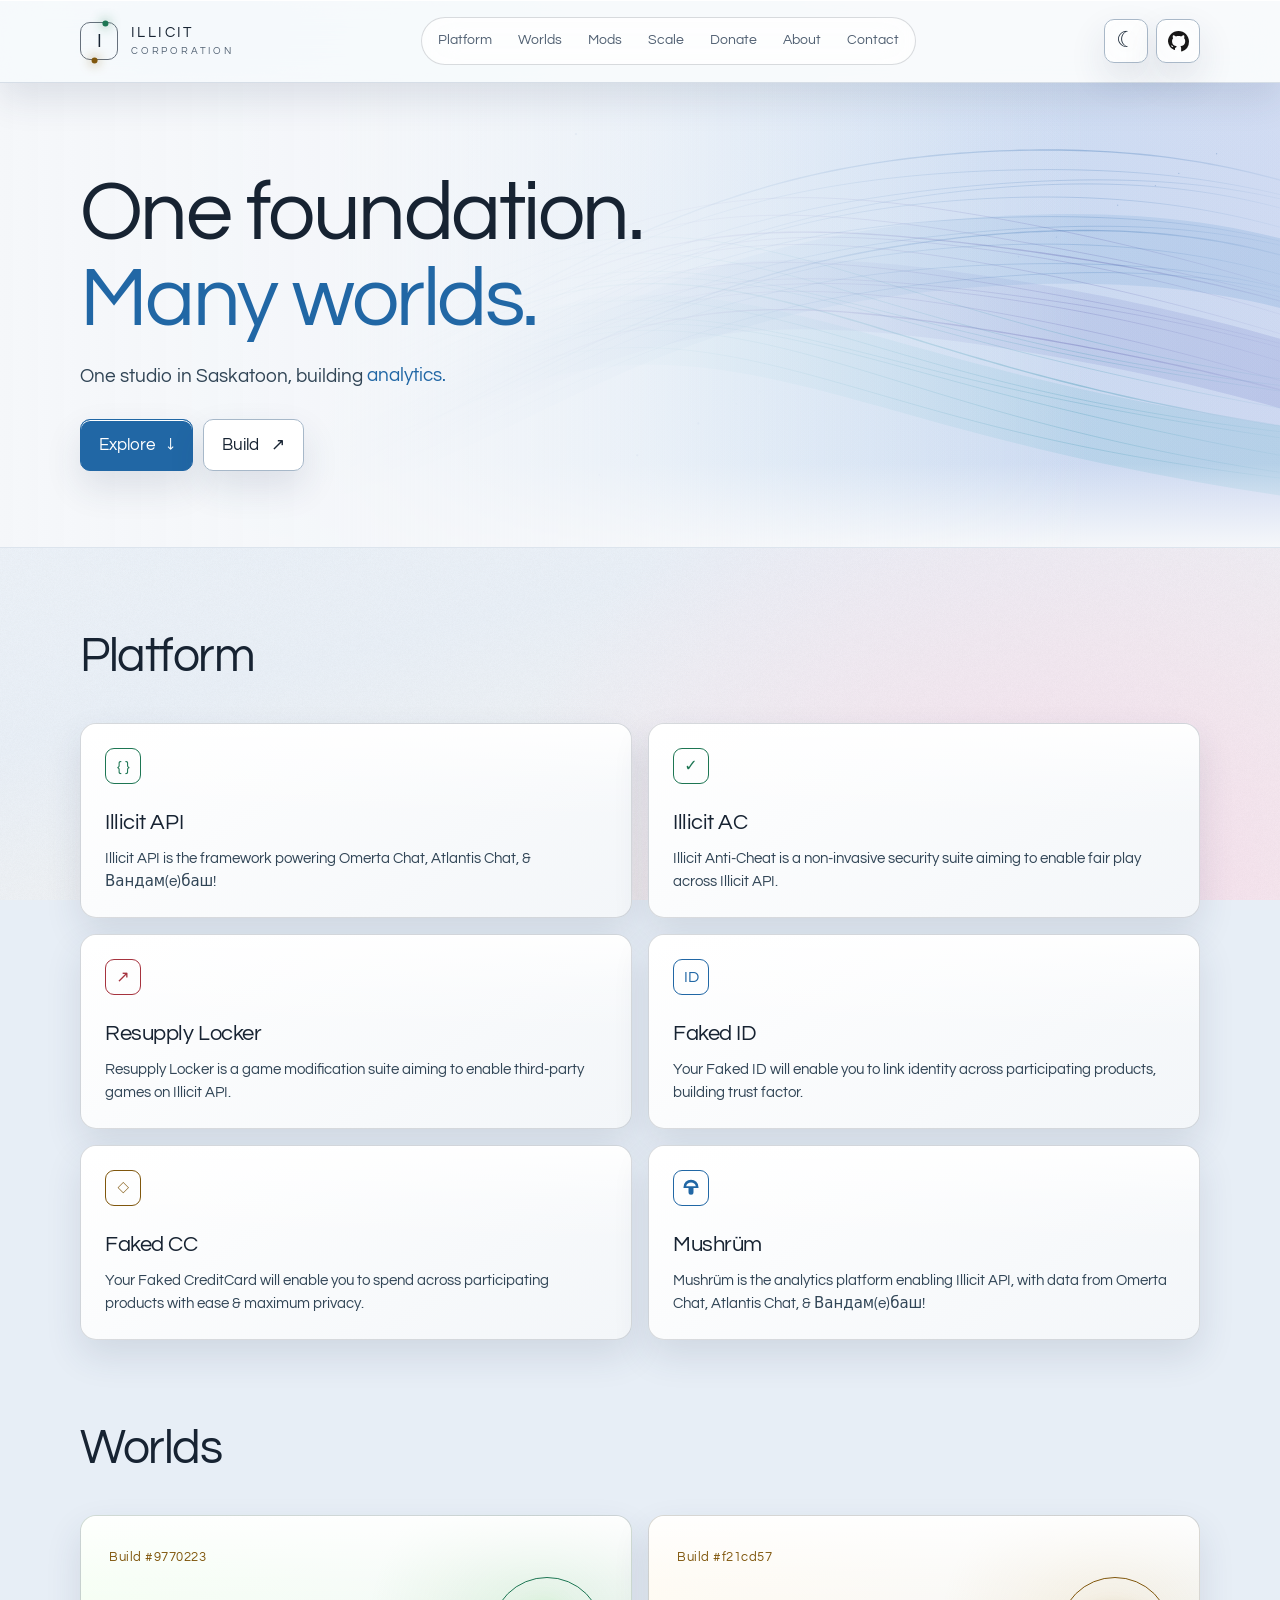
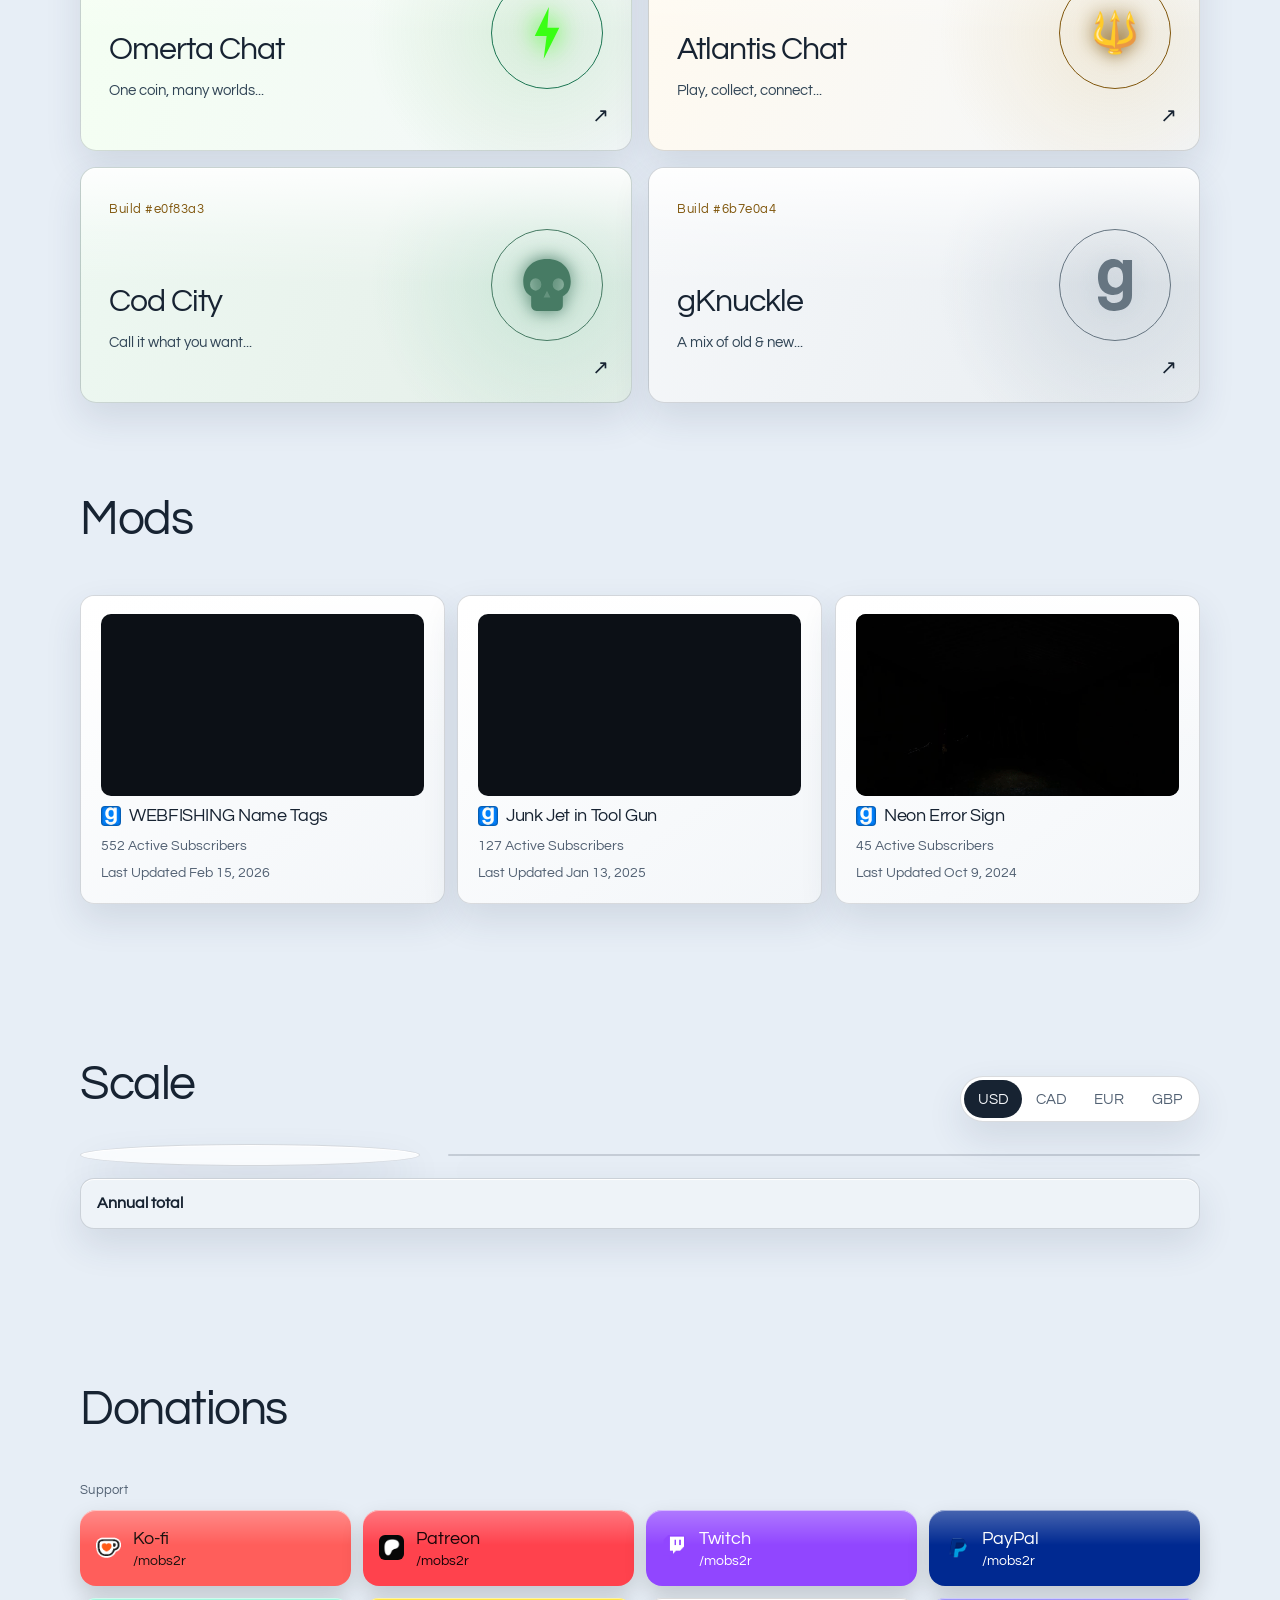
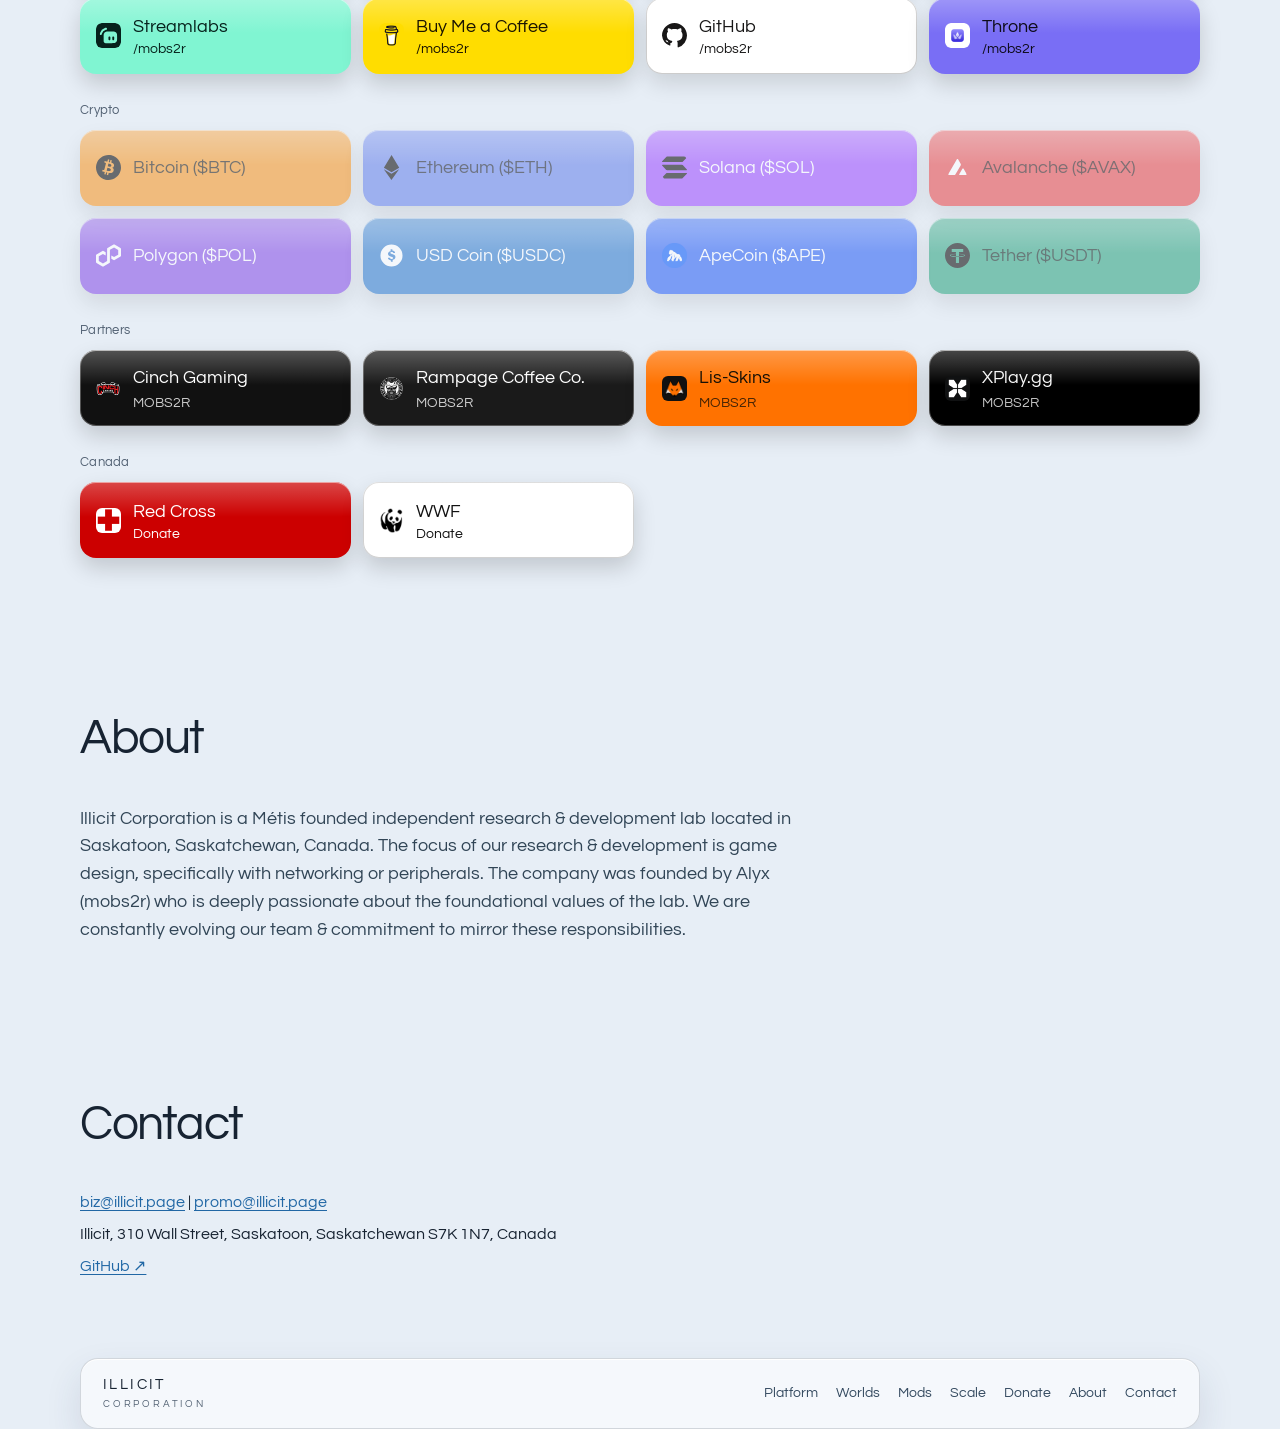
==== index.html @ 2d10d815 "Use real partner favicons and correct Lis-Skins and XPlay palettes" ====
<!doctype html>
<html lang="en">
<head>
  <meta charset="utf-8">
  <meta name="viewport" content="width=device-width, initial-scale=1, viewport-fit=cover">
  <meta name="description" content="Illicit Corporation is a Métis-founded studio in Saskatoon. Identity, communities, games, and the tools that connect them.">
  <meta name="theme-color" content="#101318">
  <meta property="og:title" content="Illicit Corporation">
  <meta property="og:description" content="A Métis-founded studio in Saskatoon. One foundation for chat, games, identity, and the tools underneath.">
  <meta property="og:type" content="website">
  <meta property="og:url" content="https://illicit.page/">
  <meta property="og:image" content="https://mobs2r.github.io/illicit-corporation-site/assets/og.png">
  <meta name="twitter:card" content="summary_large_image">
  <meta name="twitter:title" content="Illicit Corporation">
  <meta name="twitter:description" content="A Métis-founded studio in Saskatoon. One foundation for chat, games, identity, and the tools underneath.">
  <meta name="twitter:image" content="https://mobs2r.github.io/illicit-corporation-site/assets/og.png">
  <link rel="icon" href="./assets/favicon.svg" type="image/svg+xml">
  <link rel="icon" href="./assets/favicon.png" type="image/png" sizes="512x512">
  <link rel="apple-touch-icon" href="./assets/favicon.png">
  <link rel="canonical" href="https://illicit.page/">
  <script type="application/ld+json">
    {"@context":"https://schema.org","@type":"Organization","name":"Illicit Corporation","url":"https://illicit.page/","email":["biz@illicit.page","promo@illicit.page"],"address":{"@type":"PostalAddress","streetAddress":"310 Wall Street","addressLocality":"Saskatoon","addressRegion":"Saskatchewan","postalCode":"S7K 1N7","addressCountry":"CA"}}
  </script>
  <link rel="preconnect" href="https://fonts.googleapis.com">
  <link rel="preconnect" href="https://fonts.gstatic.com" crossorigin>
  <link href="https://fonts.googleapis.com/css2?family=Questrial&display=swap" rel="stylesheet">
  <link rel="manifest" href="./manifest.webmanifest">
  <title>Illicit Corporation</title>
  <script>
    (() => {
      let saved = '';
      try { saved = localStorage.getItem('illicit-corporation-theme') || ''; } catch {}
      document.documentElement.dataset.theme = saved === 'light' || saved === 'dark'
        ? saved : (window.matchMedia?.('(prefers-color-scheme: light)').matches ? 'light' : 'dark');
      if (window.parent !== window) document.documentElement.classList.add('is-embedded');
    })();
  </script>
  <style>
    :root {
      color-scheme: dark;
      --bg:#101318; --surface:#171b21; --raised:#1e242c; --line:#343b45;
      --text:#f3f1ec; --muted:#b7c0ca; --copy:#d5dde6;
      --red:#f1857d; --blue:#88bcf0; --gold:#f1cc86; --green:#92d7b1; --omerta-mark:#a51f24;
      --sans: Questrial, "Segoe UI", system-ui, sans-serif;
    }
    * { box-sizing:border-box; }
    html { scroll-behavior:smooth; }
    body { margin:0; min-width:320px; background:var(--bg); color:var(--text); font:16px/1.55 var(--sans); }
    button { font:inherit; }
    button,a { -webkit-tap-highlight-color:transparent; }
    a { color:inherit; }
    a:focus-visible,button:focus-visible { outline:2px solid var(--blue); outline-offset:3px; }
    .shell { width:min(1120px,calc(100% - 48px)); margin:auto; }
    .site-header { position:sticky; z-index:20; top:0; border-bottom:1px solid #ffffff16; background:#101318eb; backdrop-filter:blur(18px); }
    .header-inner { display:flex; align-items:center; justify-content:space-between; gap:28px; min-height:82px; }
    .brand { display:inline-flex; align-items:center; gap:13px; text-decoration:none; white-space:nowrap; }
    .brand-mark { position:relative; display:grid; place-items:center; width:38px; height:38px; border:1px solid #67717d; border-radius:10px; font-size:20px; letter-spacing:-.04em; }
    .brand-mark::before,.brand-mark::after { position:absolute; top:0; left:0; content:""; width:6px; height:6px; border-radius:50%; offset-path:path("M 10 .5 H 28 Q 37.5 .5 37.5 10 V 28 Q 37.5 37.5 28 37.5 H 10 Q .5 37.5 .5 28 V 10 Q .5 .5 10 .5 Z"); offset-rotate:0deg; animation:brand-orbit 12s linear infinite; pointer-events:none; }
    .brand-mark::before { background:var(--red); box-shadow:0 0 12px var(--red); }
    .brand-mark::after { background:var(--blue); box-shadow:0 0 12px var(--blue); animation-delay:-6s; }
    @keyframes brand-orbit { from { offset-distance:0%; } to { offset-distance:100%; } }
    .brand-copy { display:flex; flex-direction:column; font-size:15px; letter-spacing:.16em; line-height:1.1; text-transform:uppercase; }
    .brand-copy small { margin-top:5px; color:var(--muted); font-size:10px; letter-spacing:.28em; }
    .header-link,.theme-toggle { display:grid; place-items:center; width:44px; height:44px; padding:0; border:1px solid #6a7d88; border-radius:10px; background:#ffffff06; color:var(--text); line-height:1; flex:0 0 44px; }
    .header-link { text-decoration:none; color:#fff; }
    .header-link svg { display:block; width:21px; height:21px; }
    .header-link:hover,.theme-toggle:hover { background:#ffffff12; }
    .header-tools { display:flex; align-items:center; gap:8px; }
    .theme-toggle { cursor:pointer; font-size:22px; }
    .hero { position:relative; overflow:hidden; isolation:isolate; padding:88px 0 76px; border-bottom:1px solid #ffffff12; background:radial-gradient(ellipse at 78% 48%,#24324b 0%,#111927 53%,#101318 88%); }
    .hero-canvas { position:absolute; z-index:0; inset:0; display:block; width:100%; height:100%; pointer-events:none; }
    .hero::before { position:absolute; z-index:1; inset:0; content:""; pointer-events:none; background:linear-gradient(90deg,#101318 0%,#101318ee 25%,#101318a8 47%,transparent 83%),linear-gradient(0deg,#101318 0%,transparent 18%); }
    .hero > .shell { position:relative; z-index:2; }
    h1,h2,h3,p { margin-top:0; }
    h1 { max-width:16ch; margin:0 0 18px; font-size:clamp(46px,6.6vw,92px); font-weight:400; line-height:1.02; letter-spacing:-.03em; }
    h1 em { display:block; color:var(--blue); font-style:normal; }
    .hero-intro { max-width:38rem; margin-bottom:28px; color:#d5dde6; font-size:clamp(17px,1.5vw,20px); line-height:1.5; }
    .hero-word-window { position:relative; display:inline-block; width:15ch; height:1.55em; overflow:hidden; vertical-align:bottom; white-space:nowrap; }
    .hero-word { position:absolute; inset:0 auto auto 0; color:var(--blue); font-weight:400; opacity:0; transform:translate3d(0,105%,0); transition:transform .8s cubic-bezier(.37,0,.22,1),opacity .8s ease; will-change:transform,opacity; }
    .hero-word.is-current { opacity:1; transform:translate3d(0,0,0); }
    .hero-word.is-leaving { opacity:0; transform:translate3d(0,-105%,0); }
    .sr-only { position:absolute; width:1px; height:1px; padding:0; margin:-1px; overflow:hidden; clip:rect(0,0,0,0); white-space:nowrap; border:0; }
    .actions { display:flex; flex-wrap:wrap; gap:10px; }
    .action { display:inline-flex; align-items:center; justify-content:center; gap:12px; min-height:50px; padding:12px 18px; border:1px solid #596676; border-radius:10px; background:#ffffff06; font-size:17px; text-decoration:none; transition:transform .18s ease,background .18s ease,border-color .18s ease; }
    .action:hover { transform:translateY(-2px); border-color:#b1c3d6; background:#ffffff12; }
    .action-primary { border-color:#aec8e5; background:#b9d5ef; color:#101820; }
    .action-primary:hover { background:#d4e7f8; }
    section { scroll-margin-top:100px; }
    .section { padding:72px 0; }
    .label { color:var(--gold); font-size:12px; letter-spacing:.16em; text-transform:uppercase; }
    .product-grid { display:grid; grid-template-columns:repeat(2,minmax(0,1fr)); gap:16px; }
    .product { display:flex; flex-direction:column; min-width:0; min-height:188px; padding:24px; border:1px solid var(--line); border-radius:16px; background:linear-gradient(145deg,#1c2229,#15191f); }
    .product-top { display:flex; justify-content:space-between; gap:14px; align-items:start; }
    .product-icon { display:grid; place-items:center; width:36px; height:36px; border:1px solid currentColor; border-radius:9px; font-size:16px; }
    .product-icon.blue { color:var(--blue); } .product-icon.red { color:var(--red); } .product-icon.gold { color:var(--gold); } .product-icon.green { color:var(--green); }
    .analytics-icon { width:20px; height:20px; fill:currentColor; }
    .product h3 { margin:22px 0 8px; font-size:22px; font-weight:400; letter-spacing:-.02em; }
    .product p { margin:0; color:var(--copy); font-size:15px; line-height:1.5; }
    .product p + p { margin-top:10px; }
    .product a { color:var(--blue); }
    .worlds { padding-top:0; }
    .world-grid { display:grid; grid-template-columns:1fr 1fr; gap:16px; }
    .world { position:relative; min-height:236px; overflow:hidden; padding:28px; border:1px solid var(--line); border-radius:16px; text-decoration:none; transition:border-color .2s ease,transform .2s ease; }
    .world:hover { transform:translateY(-3px); border-color:#9daab8; }
    .world.omerta { background:radial-gradient(circle at 83% 48%,#8f302c55,transparent 35%),linear-gradient(110deg,#2b1c1d,#17191e); }
    .world.atlantis { background:radial-gradient(circle at 84% 50%,#2e73b055,transparent 35%),linear-gradient(110deg,#1b2532,#17191e); }
    .world.codcity { background:radial-gradient(circle at 84% 50%,#a4d8bd3d,transparent 36%),linear-gradient(110deg,#102319,#07120b); }
    .world.gknuckle { background:radial-gradient(circle at 84% 50%,#c5ced74a,transparent 36%),linear-gradient(110deg,#252b31,#17191e); }
    .world > .world-sigil { position:absolute; z-index:2; top:50%; right:28px; left:auto; display:grid; place-items:center; width:112px; height:112px; margin:0; transform:translateY(-50%); border:1px solid currentColor; border-radius:50%; font:40px/1 "Segoe UI Emoji","Apple Color Emoji","Noto Color Emoji",sans-serif; font-variant-emoji:emoji; text-shadow:0 0 18px currentColor; }
    .world > .world-sigil > svg { display:block; width:52px; height:52px; }
    .world-zap { fill:var(--omerta-mark); filter:drop-shadow(0 0 12px var(--omerta-mark)); }
    .world-symbol { overflow:visible; }
    .codcity-skull { fill:currentColor; filter:drop-shadow(0 0 9px currentColor); }
    .gknuckle-mark { filter:drop-shadow(0 0 8px #c7d0d866); }
    .gknuckle-mark .gmod-g { fill:currentColor; }
    .omerta .world-sigil { color:var(--red); } .atlantis .world-sigil { color:var(--blue); } .codcity .world-sigil { color:#a4d8bd; } .gknuckle .world-sigil { color:#c7d0d8; }
    .world .label { color:#d9dadb; }
    .world .build-label { color:var(--gold); text-transform:none; letter-spacing:.04em; font-size:13px; }
    .world h3 { position:relative; max-width:calc(100% - 148px); margin:56px 0 6px; font-size:32px; font-weight:400; letter-spacing:-.03em; }
    .world p { position:relative; max-width:calc(100% - 148px); margin:0; color:#d5dde4; font-size:15px; line-height:1.45; }
    .world .arrow { position:absolute; right:22px; bottom:18px; font-size:20px; }
    .mods { padding-top:8px; }
    .mods-head { display:flex; align-items:end; justify-content:space-between; gap:24px 40px; margin-bottom:28px; }
    .mods-copy { max-width:40rem; }
    .mods h2 { margin:0 0 10px; font-size:clamp(32px,4vw,44px); font-weight:400; letter-spacing:-.03em; }
    .mods-intro { margin:0; color:var(--copy); font-size:16px; }
    .mods-group + .mods-group { margin-top:28px; }
    .mods-group h3,.panel-label { margin:0 0 12px; color:var(--gold); font-size:12px; font-weight:400; letter-spacing:.16em; text-transform:uppercase; }
    .panel-label { margin-top:28px; }
    .mod-grid { display:grid; grid-template-columns:repeat(3,minmax(0,1fr)); gap:12px; margin:0; padding:0; list-style:none; }
    .mod-grid a { display:flex; flex-direction:column; gap:6px; min-width:0; padding:18px 20px; border:1px solid var(--line); border-radius:14px; background:linear-gradient(145deg,#1c2229,#15191f); text-decoration:none; transition:border-color .2s ease,transform .2s ease; }
    .mod-grid a:hover { transform:translateY(-2px); border-color:#9daab8; }
    .mod-heading { display:flex; align-items:center; gap:8px; min-width:0; }
    .mod-game { width:20px; height:20px; flex:0 0 auto; border-radius:4px; }
    .mod-name { min-width:0; font-size:18px; letter-spacing:-.02em; }
    .mod-stat { color:var(--muted); font-size:14px; }
    .skip { position:absolute; left:16px; top:-48px; z-index:40; padding:10px 14px; border-radius:9px; background:var(--blue); color:#101318; text-decoration:none; }
    .skip:focus { top:12px; }
    .site-nav { display:flex; flex-wrap:wrap; gap:4px 18px; }
    .site-nav a { color:var(--muted); font-size:14px; text-decoration:none; padding-bottom:3px; border-bottom:2px solid transparent; }
    .site-nav a:hover { color:var(--text); }
    .site-nav a.is-current { color:var(--text); border-bottom-color:var(--gold); }
    section[id] { scroll-margin-top:var(--section-offset,92px); }
    .section-head { max-width:44rem; margin-bottom:28px; }
    .section-head h2 { margin:0 0 10px; font-size:clamp(32px,4vw,48px); font-weight:400; letter-spacing:-.03em; }
    .lede { margin:0; color:var(--copy); font-size:18px; line-height:1.5; }
    .about-copy { max-width:46rem; margin:0; color:var(--copy); font-size:18px; line-height:1.55; }
    .stack { display:flex; flex-wrap:wrap; gap:8px; margin:0; padding:0; list-style:none; }
    .stack li { padding:6px 10px; border:1px solid var(--line); border-radius:999px; color:var(--copy); font-size:14px; }
    .funds-top { display:flex; align-items:flex-end; justify-content:space-between; gap:16px 24px; margin-bottom:22px; }
    .funds-top .section-head { margin:0; }
    .funds-top h2 { margin:0; }
    .currency-switch { display:flex; flex:0 0 auto; padding:3px; border:1px solid var(--line); border-radius:999px; background:#ffffff08; }
    .currency-switch button { min-width:58px; min-height:38px; border:0; border-radius:999px; background:transparent; color:var(--muted); cursor:pointer; font-size:15px; }
    .currency-switch button[aria-checked="true"] { background:var(--text); color:var(--bg); }
    .funds-board { display:grid; grid-template-columns:minmax(260px,340px) minmax(0,1fr); gap:28px; align-items:center; }
    .cost-chart { position:relative; width:min(100%,340px); margin:0 auto; padding:10px; border:1px solid var(--glass-line); border-radius:50%; background:var(--glass-strong); box-shadow:var(--glass-shadow); }
    .cost-chart svg { display:block; width:100%; height:auto; }
    .cost-readout { position:absolute; left:50%; top:50%; width:44%; transform:translate(-50%,-50%); display:flex; flex-direction:column; align-items:center; justify-content:center; gap:2px; text-align:center; pointer-events:none; }
    .cost-readout strong { font-size:clamp(15px,1.6vw,20px); font-weight:400; letter-spacing:-.03em; line-height:1.15; text-wrap:balance; }
    .cost-readout span { color:var(--muted); font-size:12px; line-height:1.3; }
    .donut-slice { transition:opacity .2s ease, filter .2s ease; }
    .cost-chart.is-active [data-slice] .donut-slice { opacity:.38; }
    .cost-chart.is-active [data-slice].is-hot .donut-slice { opacity:1; filter:brightness(1.14); }
    .cost-chart [data-slice]:focus-visible .donut-slice { outline:2px solid var(--blue); outline-offset:2px; }
    .cost-list { margin:0; padding:0; list-style:none; border:1px solid var(--line); border-radius:16px; overflow:hidden; background:linear-gradient(145deg,#1c2229,#15191f); }
    .cost-list li + li { border-top:1px solid var(--line); }
    .cost-list li { display:flex; align-items:center; justify-content:space-between; gap:16px; padding:10px 16px; }
    .cost-list li:hover, .cost-list li.is-hot { background:rgba(136,188,240,.16); }
    .cost-list.is-active li { opacity:.55; }
    .cost-list.is-active li.is-hot, .cost-list.is-active li:hover { opacity:1; }
    .cost-name { min-width:0; overflow-wrap:anywhere; }
    .cost-amount { color:var(--text); text-align:right; font-variant-numeric:tabular-nums; white-space:nowrap; }
    .cost-total { display:flex; justify-content:space-between; gap:16px; margin:12px 0 0; padding:12px 16px; border:1px solid var(--line); border-radius:14px; background:#ffffff08; }
    .support-grid { display:grid; grid-template-columns:repeat(4,minmax(0,1fr)); gap:12px; margin:18px 0 0; padding:0; list-style:none; }
    .support-grid .pill { display:flex; align-items:center; gap:12px; min-height:76px; padding:14px 16px; border-radius:16px; font-size:18px; text-decoration:none; }
    .support-grid .pill:hover { transform:translateY(-2px); }
    .support-grid button.pill { width:100%; border:0; text-align:left; cursor:pointer; }
    .support-grid button.pill:disabled { opacity:.55; cursor:wait; }
    .support-grid img { width:25px; height:25px; flex:0 0 auto; border-radius:6px; }
    .support-grid small { display:block; font-size:14px; line-height:1.2; }
    .support-grid .pill[data-brand="kofi"] { background:#ff5e5b; color:#1a120f; }
    .support-grid .pill[data-brand="patreon"] { background:#ff424d; color:#1a0508; }
    .support-grid .pill[data-brand="twitch"] { background:#9146ff; color:#fff; }
    .support-grid .pill[data-brand="paypal"] { background:#002991; color:#fff; }
    .support-grid .pill[data-brand="streamlabs"] { background:#80f5d2; color:#06221c; }
    .support-grid .pill[data-brand="bmc"] { background:#ffdd00; color:#1a1400; }
    .support-grid .pill[data-brand="github"] { background:#181717; color:#fff; box-shadow:inset 0 0 0 1px rgba(255,255,255,.28), inset 0 1px 0 rgba(255,255,255,.45), 0 10px 22px rgba(0,0,0,.16); }
    .support-grid .pill[data-brand="throne"] { background:#796ef5; color:#0e0b1a; }
    .support-grid .pill[data-brand="btc"] { background:#f7931a; color:#1a1208; }
    .support-grid .pill[data-brand="eth"] { background:#627eea; color:#0c1224; }
    .support-grid .pill[data-brand="sol"] { background:#9945ff; color:#fff; }
    .support-grid button[data-copy-state="copied"] { outline:2px solid var(--text); outline-offset:3px; filter:brightness(1.12); }
    .support-grid button[data-copy-state="error"] { outline:2px solid var(--red); outline-offset:3px; }
    .support-grid .pill[data-brand="avax"] { background:#e84142; color:#2a0a0a; }
    .support-grid .pill[data-brand="pol"] { background:#8247e5; color:#fff; }
    .support-grid .pill[data-brand="usdc"] { background:#2775ca; color:#fff; }
    .support-grid .pill[data-brand="usdt"] { background:#26a17b; color:#041d15; }
    .support-grid .pill[data-brand="ape"] { background:#2159f5; color:#fff; }
    .support-grid .pill[data-brand="redcross"] { background:#cc0000; color:#fff; }
    .support-grid .pill[data-brand="wwf"] { background:#fff; color:#111; box-shadow:inset 0 0 0 1px rgba(0,0,0,.18), inset 0 1px 0 #fff, 0 10px 22px rgba(0,0,0,.16); }
    .support-grid .pill[data-brand="cinch"] { background:#111; color:#fff; box-shadow:inset 0 0 0 1px rgba(255,255,255,.28), inset 0 1px 0 rgba(255,255,255,.45), 0 10px 22px rgba(0,0,0,.16); }
    .support-grid .pill[data-brand="rampage"] { background:#1a1a1a; color:#fff; box-shadow:inset 0 0 0 1px rgba(255,255,255,.28), inset 0 1px 0 rgba(255,255,255,.45), 0 10px 22px rgba(0,0,0,.16); }
    .support-grid .pill[data-brand="pol"] img,
    .support-grid .pill[data-brand="usdc"] img { filter:brightness(0) invert(1); }
    .support-grid .pill[data-brand="avax"] img { filter:brightness(0) invert(1); }
    .pill-groups { display:flex; flex-direction:column; gap:26px; margin-top:32px; }
    .group-label { margin:0 0 10px; color:var(--muted); font-size:13px; font-weight:400; letter-spacing:.02em; }
    .group-note { margin:0 0 10px; color:var(--copy); font-size:14px; line-height:1.45; }
    .pill-group .support-grid { margin-top:0; }
    .pill-mark { width:25px; height:25px; flex:0 0 auto; display:block; }
    .support-grid .partner-pill { display:grid; grid-template-columns:25px minmax(0,1fr); grid-template-rows:auto auto; column-gap:12px; row-gap:2px; align-items:center; }
    .support-grid .partner-pill .pill-link { display:contents; color:inherit; text-decoration:none; }
    .support-grid .partner-pill img { grid-column:1; grid-row:1 / span 2; }
    .support-grid .partner-pill .pill-name { grid-column:2; grid-row:1; min-width:0; text-transform:none; }
    .support-grid .partner-pill .code-copy { grid-column:2; grid-row:2; justify-self:start; padding:0; border:0; background:transparent; color:inherit; font:inherit; font-size:14px; line-height:1.2; text-align:left; cursor:pointer; opacity:.8; }
    .support-grid .partner-pill .code-copy:hover,
    .support-grid .partner-pill .code-copy.is-copied { opacity:1; text-decoration:underline; text-underline-offset:2px; }
    .support-grid .pill[data-brand="lis-skins"] { background:#ff7200; color:#161006; }
    .support-grid .partner-pill[data-brand="lis-skins"] img { padding:2px; background:#111; border-radius:6px; }
    .support-grid .pill[data-brand="xplay"] { background:#000; color:#f8f8f8; box-shadow:inset 0 0 0 1px rgba(255,255,255,.28), inset 0 1px 0 rgba(255,255,255,.45), 0 10px 22px rgba(0,0,0,.16); }
    .support-grid .partner-pill.has-no-icon { grid-template-columns:minmax(0,1fr); }
    .support-grid .partner-pill.has-no-icon .pill-name,.support-grid .partner-pill.has-no-icon .code-copy { grid-column:1; }
    .mod-frame { overflow:hidden; border-radius:10px; background:#0c1016; }
    .mod-shot { display:block; width:100%; height:auto; aspect-ratio:16/9; object-fit:cover; transition:transform .45s ease; }
    .mod-grid a:hover .mod-shot { transform:scale(1.045); }
    .studio { padding-top:36px; }
    .studio-grid { display:grid; grid-template-columns:minmax(0,1.15fr) minmax(0,.85fr); gap:28px 64px; align-items:start; }
    .studio h2 { margin:0 0 10px; color:var(--gold); font-size:12px; font-weight:400; letter-spacing:.16em; text-transform:uppercase; }
    .studio-about { max-width:36rem; margin:0; font-size:20px; line-height:1.45; }
    .contact-list { margin:0; padding:0; list-style:none; font-size:16px; line-height:1.5; }
    .contact-list li + li { margin-top:8px; }
    .contact-list a { color:var(--blue); text-decoration:underline; text-underline-offset:3px; }
    .contact-list a:hover { color:var(--text); }
    .site-footer { padding:8px 0 48px; }
    .illicit-footer { --if-ink:#f2f0eb; --if-dim:#c7cdd3; --if-soft:#aab2bc; --if-line:#ffffff1a; display:flex; flex-wrap:wrap; align-items:center; justify-content:space-between; gap:14px 28px; padding:18px 22px; border:1px solid var(--if-line); border-radius:18px; color:var(--if-ink); font:14px/1.5 var(--sans); }
    .illicit-footer a { color:inherit; text-decoration:none; }
    .illicit-footer .illicit-lockup { display:flex; align-items:center; gap:14px; }
    .illicit-footer .illicit-mark { display:inline-flex; flex-direction:column; font-size:15px; letter-spacing:.16em; line-height:1.1; text-transform:uppercase; white-space:nowrap; }
    .illicit-footer .illicit-mark small { margin-top:5px; color:var(--if-soft); font-size:10px; letter-spacing:.28em; }
    .illicit-footer .illicit-links { display:flex; flex:1 1 auto; flex-wrap:wrap; justify-content:flex-end; gap:6px 18px; min-width:min(100%,16rem); font-size:14px; }
    .illicit-footer .illicit-links a { padding:4px 0; color:var(--if-dim); }
    .illicit-footer .illicit-links a > [aria-hidden="true"] { margin-left:.25em; }
    .illicit-footer .illicit-links a[aria-current="page"] { color:var(--if-ink); }
    .illicit-footer a:hover,.illicit-footer a:focus-visible { color:var(--if-ink); text-decoration:underline; text-underline-offset:4px; }
    .illicit-footer a:focus-visible { outline:2px solid currentColor; outline-offset:3px; border-radius:2px; }
    :root[data-theme="light"] { color-scheme:light; --bg:#f5f7fa; --surface:#fff; --raised:#eef2f6; --line:#cbd5e0; --text:#172332; --muted:#526173; --copy:#314556; --red:#a6333e; --blue:#2167a5; --gold:#80570d; --green:#1d7653; --omerta-mark:#39ff14; }
    :root[data-theme="light"] .site-header { border-bottom-color:#d6dee7; background:#f9fbfce8; }
    :root[data-theme="light"] .brand-mark::before { background:var(--green); box-shadow:0 0 12px var(--green); }
    :root[data-theme="light"] .brand-mark::after { background:var(--gold); box-shadow:0 0 12px var(--gold); }
    :root[data-theme="light"] .header-link,:root[data-theme="light"] .theme-toggle { border-color:#a9b8c8; background:#ffffffad; color:#1d2b3a; }
    :root[data-theme="light"] .header-link { color:#181717; }
    :root[data-theme="light"] .support-grid .pill[data-brand="github"] { background:#fff; color:#181717; box-shadow:inset 0 0 0 1px rgba(24,23,23,.22), inset 0 1px 0 #fff, 0 10px 22px rgba(0,0,0,.12); }
    :root[data-theme="light"] .header-link:hover,:root[data-theme="light"] .theme-toggle:hover { background:#e9f0f7; }
    :root[data-theme="light"] .hero { border-bottom-color:#dce4ed; background:radial-gradient(ellipse at 78% 48%,#dceafb 0%,#edf3fa 57%,#f5f7fa 90%); }
    :root[data-theme="light"] .hero::before { background:linear-gradient(90deg,#f5f7fa 0%,#f5f7faf2 26%,#f5f7fab0 49%,transparent 85%),linear-gradient(0deg,#f5f7fa 0%,transparent 18%); }
    :root[data-theme="light"] .hero-intro { color:#314556; }
    :root[data-theme="light"] .action { border-color:#a7b8c9; background:#fff; color:#172332; }
    :root[data-theme="light"] .action:hover { border-color:#5d7894; background:#eaf1f8; }
    :root[data-theme="light"] .action-primary { border-color:#2167a5; background:#2167a5; color:#fff; }
    :root[data-theme="light"] .action-primary:hover { background:#16558d; }
    :root[data-theme="light"] .product { background:linear-gradient(145deg,#fff,#f3f6f9); }
    :root[data-theme="light"] .mod-grid a,:root[data-theme="light"] .cost-list { background:linear-gradient(145deg,#fff,#f3f6f9); }
    :root[data-theme="light"] .cost-total { background:#eef3f8; }
    :root[data-theme="light"] .currency-switch { background:#fff; }
    :root[data-theme="light"] .skip { color:#fff; }
    :root[data-theme="light"] .mod-grid a:hover { border-color:#7b91a8; }
    :root[data-theme="light"] .product p { color:#314556; }
    :root[data-theme="light"] .world p { color:#314556; }
    :root[data-theme="light"] .world.omerta { background:radial-gradient(circle at 83% 48%,#39ad3226,transparent 36%),linear-gradient(110deg,#f4fff2,#f3f6f9); }
    :root[data-theme="light"] .world.atlantis { background:radial-gradient(circle at 84% 50%,#d2a13c2b,transparent 36%),linear-gradient(110deg,#fffaf0,#f3f6f9); }
    :root[data-theme="light"] .world.codcity { background:radial-gradient(circle at 84% 50%,#a4d8bd66,transparent 36%),linear-gradient(110deg,#edf8f1,#e5eee9); }
    :root[data-theme="light"] .world.gknuckle { background:radial-gradient(circle at 84% 50%,#aab6c25c,transparent 36%),linear-gradient(110deg,#f5f7f9,#e8edf1); }
    :root[data-theme="light"] .omerta .world-sigil { color:var(--green); }
    :root[data-theme="light"] .atlantis .world-sigil { color:var(--gold); }
    :root[data-theme="light"] .codcity .world-sigil { color:#477b64; }
    :root[data-theme="light"] .gknuckle .world-sigil { color:#667581; }
    :root[data-theme="light"] .world:hover { border-color:#7b91a8; }
    :root[data-theme="light"] .world .label { color:#425269; }
    :root[data-theme="light"] .world .build-label { color:var(--gold); }
    :root[data-theme="light"] .illicit-footer { --if-ink:#172332; --if-dim:#344a60; --if-soft:#526173; --if-line:#d5dee8; }
    @media (max-width:900px) {
      .shell { width:min(720px,calc(100% - 36px)); }
      .header-link,.theme-toggle { width:44px; height:44px; }
      .hero { padding:68px 0 56px; }
      .studio-grid { grid-template-columns:1fr; gap:28px; }
      .funds-board { grid-template-columns:1fr; }
      .support-grid { grid-template-columns:1fr 1fr; }
      .site-nav { order:3; width:100%; padding-bottom:8px; }
    }
    @media (max-width:620px) {
      .header-inner { min-height:70px; gap:10px; }
      .brand-copy { font-size:13px; }
      .brand-mark { width:33px; height:33px; }
      .brand-mark::before,.brand-mark::after { offset-path:path("M 9 .5 H 24 Q 32.5 .5 32.5 9 V 24 Q 32.5 32.5 24 32.5 H 9 Q .5 32.5 .5 24 V 9 Q .5 .5 9 .5 Z"); }
      .theme-toggle,.header-link { width:41px; height:41px; flex-basis:41px; }
      .theme-toggle { font-size:18px; }
      .header-link svg { width:19px; height:19px; }
      .site-footer { padding:4px 0 32px; }
      .illicit-footer { align-items:flex-start; flex-direction:column; padding:16px; }
      .illicit-footer .illicit-links { justify-content:flex-start; }
      .hero { padding:56px 0 44px; }
      h1 { font-size:clamp(38px,11vw,52px); }
      .section { padding:52px 0; }
      .product-grid,.world-grid,.mod-grid,.support-grid { grid-template-columns:1fr; }
      .funds-top { align-items:flex-start; flex-direction:column; }
      .mods-head { align-items:start; flex-direction:column; }
      .product { min-height:0; }
      .world { min-height:280px; }
      .world p { max-width:16ch; }
      .world > .world-sigil { right:18px; width:88px; height:88px; font-size:36px; }
      .world > .world-sigil > svg { width:40px; height:40px; }
      .world h3 { margin-top:40px; font-size:28px; }
      .world h3,.world p { max-width:calc(100% - 112px); }
      .illicit-footer .illicit-mark { font-size:14px; }
    }
    @media (prefers-reduced-motion:reduce) {
      html { scroll-behavior:auto; }
      .action,.world,.hero-word,.mod-shot,.support-grid .pill { transition:none; }
      .brand-mark::before,.brand-mark::after { animation:none; }
      .brand-mark::after { offset-distance:50%; }
    }
    :root {
      --glass:rgba(18,22,28,.72);
      --glass-strong:rgba(12,16,22,.84);
      --glass-line:rgba(255,255,255,.28);
      --glass-shadow:0 16px 40px rgba(0,0,0,.28), inset 0 1px 0 rgba(255,255,255,.38);
      --glass-sheen:linear-gradient(180deg, rgba(255,255,255,.26), rgba(255,255,255,.05) 26%, transparent 48%);
    }
    html { background:#0c1016; }
    html[data-theme="light"] { background:#e7eef6; }
    html[data-theme="light"] {
      --glass:rgba(255,255,255,.74);
      --glass-strong:rgba(248,250,252,.88);
      --glass-line:rgba(23,35,50,.16);
      --glass-shadow:0 16px 36px rgba(40,60,90,.12), inset 0 1px 0 #fff;
      --glass-sheen:linear-gradient(180deg, rgba(255,255,255,.9), rgba(255,255,255,.28) 28%, transparent 50%);
    }
    body { background:transparent; }
    .page-texture { position:fixed; z-index:-1; inset:0; pointer-events:none; background-color:#0c1016; background-image:url("./assets/grain.png"), radial-gradient(ellipse at 18% 0%, #1c3d68 0%, transparent 42%), radial-gradient(ellipse at 88% 100%, #3a2348 0%, transparent 38%), linear-gradient(165deg, #0c1016, #151b26 55%, #101820); background-repeat:repeat, no-repeat, no-repeat, no-repeat; background-size:128px 128px, auto, auto, auto; }
    html[data-theme="light"] .page-texture { background-color:#e7eef6; background-image:url("./assets/grain.png"), radial-gradient(ellipse at 16% 0%, #d5e7fb 0%, transparent 46%), radial-gradient(ellipse at 86% 100%, #f3dceb 0%, transparent 40%), linear-gradient(165deg, #f4f7fb, #e7eef6 60%, #f7f3ee); }
    .site-header, .product, .mod-grid a, .cost-list, .cost-total, .action, .currency-switch, .stack li, .header-link, .theme-toggle, .nav-toggle, .illicit-footer {
      background:var(--glass-strong);
      border-color:var(--glass-line);
      box-shadow:var(--glass-shadow);
    }
    .world { border-color:var(--glass-line); box-shadow:var(--glass-shadow); }
    .action-primary { background:linear-gradient(180deg,#e7f2fb,#9ec4e6); color:#101820; }
    html[data-theme="light"] .action-primary { background:#2167a5; color:#fff; }
    .hero { background:transparent; }
    .hero::before { background:linear-gradient(90deg, rgba(12,16,22,.74), rgba(12,16,22,.28) 58%, transparent); }
    html[data-theme="light"] .hero { background:transparent; }
    html[data-theme="light"] .hero::before { background:linear-gradient(90deg, rgba(244,247,251,.86), rgba(244,247,251,.4) 58%, transparent); }
    .site-header { border-bottom:1px solid var(--glass-line); }
    .product, .world, .mod-grid a, .cost-list, .cost-total, .action, .currency-switch, .stack li, .header-link, .theme-toggle, .nav-toggle { position:relative; }
    .product, .world, .mod-grid a { overflow:hidden; }
    .product::before, .world::before, .mod-grid a::before {
      content:""; position:absolute; z-index:0; inset:0; border-radius:inherit; pointer-events:none;
      background:var(--glass-sheen);
    }
    .product > *, .world > *, .mod-grid a > * { position:relative; z-index:2; }
    .product::after, .world::after, .mod-grid a::after {
      content:""; position:absolute; z-index:1; top:-20%; bottom:-20%; left:-40%; width:34%; pointer-events:none;
      background:linear-gradient(90deg, transparent, rgba(255,255,255,.34), transparent);
      transform:translateX(-160%) rotate(14deg); transition:transform .75s ease;
    }
    .product:hover::after, .world:hover::after, .mod-grid a:hover::after { transform:translateX(420%) rotate(14deg); }
    .tilt { transform:perspective(900px) rotateX(var(--rx, 0deg)) rotateY(var(--ry, 0deg)) translateY(var(--lift, 0px)); transition:transform .45s cubic-bezier(.2,.8,.2,1), box-shadow .35s ease; }
    .tilt:hover { --lift:-4px; }
    .tilt:active { --lift:1px; }
    .action:active, .header-link:active, .theme-toggle:active, .nav-toggle:active, .support-grid .pill:active, .currency-switch button:active { transform:scale(.97); }
    .support-grid .pill { position:relative; overflow:hidden; box-shadow:inset 0 1px 0 rgba(255,255,255,.5), 0 10px 22px rgba(0,0,0,.16); transition:transform .28s cubic-bezier(.2,.8,.2,1), box-shadow .28s ease; }
    .support-grid .pill::before { content:""; position:absolute; inset:0 auto auto 0; width:100%; height:46%; pointer-events:none; background:linear-gradient(180deg, rgba(255,255,255,.28), transparent); }
    .support-grid .pill img, .support-grid .pill .pill-mark, .support-grid .pill span, .support-grid .pill .code-copy { position:relative; z-index:1; }
    .site-nav { position:relative; align-items:center; gap:2px; padding:4px; border:1px solid var(--glass-line); border-radius:999px; background:var(--glass); box-shadow:inset 0 1px 0 rgba(255,255,255,.28); }
    .nav-indicator { position:absolute; z-index:0; top:0; left:0; height:0; width:0; border-radius:999px; pointer-events:none; background:linear-gradient(180deg, rgba(255,255,255,.42), rgba(255,255,255,.1)); box-shadow:inset 0 1px 0 rgba(255,255,255,.7), 0 8px 18px rgba(90,150,220,.28); transition:transform .2s ease, width .2s ease, height .2s ease; }
    .site-nav a { position:relative; z-index:1; padding:8px 12px; border:0; border-radius:999px; overflow:hidden; }
    .site-nav a.is-current { border-bottom-color:transparent; color:var(--text); text-shadow:0 0 12px rgba(170,210,255,.35); }
    .site-nav a::after { content:""; position:absolute; inset:0; border-radius:inherit; pointer-events:none; opacity:0; background:radial-gradient(70px circle at var(--mx, 50%) var(--my, 50%), rgba(255,255,255,.4), transparent 62%); transition:opacity .2s ease; }
    .site-nav a:hover::after, .site-nav a:focus-visible::after { opacity:1; }
    .site-nav a:focus-visible { background:linear-gradient(90deg, rgba(136,188,240,.38), rgba(255,255,255,.08)); box-shadow:0 0 0 1px rgba(190,220,255,.7), 0 0 16px rgba(120,180,255,.35); }
    .nav-toggle { display:none; width:45px; height:45px; padding:0; border-radius:12px; color:var(--text); cursor:pointer; }
    .nav-toggle span, .nav-toggle span::before, .nav-toggle span::after { display:block; width:16px; height:1.5px; border-radius:2px; background:currentColor; position:relative; }
    .nav-toggle span::before, .nav-toggle span::after { content:""; position:absolute; left:0; }
    .nav-toggle span::before { top:-5px; }
    .nav-toggle span::after { top:5px; }
    a:focus-visible, button:focus-visible { outline:2px solid var(--blue); outline-offset:3px; box-shadow:0 0 0 6px rgba(136,188,240,.22); }
    @supports ((-webkit-backdrop-filter:blur(1px)) or (backdrop-filter:blur(1px))) {
      .site-header, .product, .mod-grid a, .cost-list, .cost-total, .cost-chart, .action, .currency-switch, .stack li, .header-link, .theme-toggle, .nav-toggle, .site-nav, .illicit-footer, .world {
        -webkit-backdrop-filter:blur(18px) saturate(1.5);
        backdrop-filter:blur(18px) saturate(1.5);
      }
      .site-header, .site-nav, .product, .mod-grid a, .cost-list, .cost-total, .cost-chart { background:var(--glass); }
    }
    @media (max-width:900px) {
      .nav-toggle { display:grid; place-items:center; }
      .site-header { position:sticky; }
      .site-nav { position:absolute; z-index:30; top:calc(100% + 8px); right:16px; left:16px; width:auto; order:0; display:flex; flex-direction:column; align-items:stretch; gap:4px; padding:12px; border-radius:22px; opacity:0; visibility:hidden; pointer-events:none; transform:translateY(-10px) scale(.98); transition:opacity .28s ease, transform .28s cubic-bezier(.2,.8,.2,1), visibility .28s ease; }
      .site-header.is-menu-open .site-nav { opacity:1; visibility:visible; pointer-events:auto; transform:none; }
      .site-nav a { padding:12px 14px; }
      .nav-indicator { display:none; }
      .site-nav a.is-current { background:rgba(136,188,240,.22); }
    }
    @media (prefers-reduced-motion:reduce) {
      .nav-indicator, .product, .world, .mod-grid a, .product::after, .world::after, .mod-grid a::after, .site-nav, .tilt, .donut-slice, .cost-list li { transition:none; }
      .product:hover::after, .world:hover::after, .mod-grid a:hover::after { transform:none; }
      .tilt, .tilt:hover, .action:active { transform:none; }
    }
    /* The host uses one viewport-sized iframe. Its document owns scrolling,
       so the normal sticky header works in both embedded and direct views. */
  </style>
</head>
<body>
  <div class="page-texture" aria-hidden="true"></div>
  <a class="skip" href="#platform">Skip to content</a>
  <header class="site-header">
    <div class="shell header-inner">
      <a class="brand" href="./" aria-label="Illicit Corporation home"><span class="brand-mark" aria-hidden="true">I</span><span class="brand-copy">ILLICIT<small>CORPORATION</small></span></a>
      <nav class="site-nav" id="site-nav" aria-label="On this page"><span class="nav-indicator" aria-hidden="true"></span><a href="#platform">Platform</a><a href="#worlds">Worlds</a><a href="#mods">Mods</a><a href="#funds">Scale</a><a href="#donate">Donate</a><a href="#about">About</a><a href="#contact">Contact</a></nav>
      <div class="header-tools"><button class="nav-toggle" id="nav-toggle" type="button" aria-expanded="false" aria-controls="site-nav" aria-label="Menu"><span></span></button><button class="theme-toggle" id="theme-toggle" type="button" aria-label="Switch color theme"></button><a class="header-link" href="https://github.com/mobs2r" target="_blank" rel="noopener noreferrer" aria-label="GitHub" title="GitHub"><svg viewBox="0 0 16 16" width="18" height="18" aria-hidden="true" focusable="false"><path fill="currentColor" d="M8 0c4.42 0 8 3.58 8 8a8.013 8.013 0 0 1-5.45 7.59c-.4.08-.55-.17-.55-.38 0-.27.01-1.13.01-2.2 0-.75-.25-1.23-.54-1.48 1.78-.2 3.65-.88 3.65-3.95 0-.88-.31-1.59-.82-2.15.08-.2.36-1.02-.08-2.12 0 0-.67-.21-2.2.82-.64-.18-1.32-.27-2-.27-.68 0-1.36.09-2 .27-1.53-1.04-2.2-.82-2.2-.82-.44 1.1-.16 1.92.08 2.12-.51.56-.82 1.27-.82 2.15 0 3.06 1.86 3.75 3.64 3.95-.23.2-.44.55-.51 1.07-.46.21-1.61.55-2.33-.66-.15-.24-.6-.83-1.23-.82-.67.01-.27.38.01.53.19.45.68.71 2.69.94 0 .67.01 1.3.01 1.49 0 .21-.15.45-.55.38A7.995 7.995 0 0 1 0 8c0-4.42 3.58-8 8-8Z"/></svg></a></div>
    </div>
  </header>
  <main>
    <section class="hero" id="home"><canvas class="hero-canvas" id="hero-canvas" aria-hidden="true"></canvas><div class="shell">
      <h1>One foundation.<em>Many worlds.</em></h1>
      <p class="hero-intro">One studio in Saskatoon, building <span class="hero-word-window" aria-hidden="true"><span class="hero-word is-current" id="hero-word">analytics.</span></span><span class="sr-only">analytics, arcade, art, blogging, collecting, commerce, community, creativity, crypto, data, dating, development, discovery, fiat, fitness, gaming, identity, integrations, music, payments, privacy, security, streaming, trust, and worlds.</span></p>
      <div class="actions"><a class="action action-primary" href="#worlds">Explore <span aria-hidden="true">↓</span></a><a class="action" href="https://illicit.up.railway.app/support/distribution" target="_blank" rel="noopener noreferrer">Build <span aria-hidden="true">↗</span></a></div>
    </div></section>
    <section class="section shell" id="platform" aria-labelledby="platform-title">
      <header class="section-head"><h2 id="platform-title">Platform</h2></header>
      <div class="product-grid">
        <article class="product"><div class="product-top"><span class="product-icon green" aria-hidden="true">{ }</span></div><h3>Illicit API</h3><p>Illicit API is the framework powering Omerta Chat, Atlantis Chat, &amp; Вандам(e)баш!</p></article>
        <article class="product"><div class="product-top"><span class="product-icon green" aria-hidden="true">✓</span></div><h3>Illicit AC</h3><p>Illicit Anti-Cheat is a non-invasive security suite aiming to enable fair play across Illicit API.</p></article>
        <article class="product"><div class="product-top"><span class="product-icon red" aria-hidden="true">↗</span></div><h3>Resupply Locker</h3><p>Resupply Locker is a game modification suite aiming to enable third-party games on Illicit API.</p></article>
        <article class="product"><div class="product-top"><span class="product-icon blue" aria-hidden="true">ID</span></div><h3>Faked ID</h3><p>Your Faked ID will enable you to link identity across participating products, building trust factor.</p></article>
        <article class="product"><div class="product-top"><span class="product-icon gold" aria-hidden="true">◇</span></div><h3>Faked CC</h3><p>Your Faked CreditCard will enable you to spend across participating products with ease &amp; maximum privacy.</p></article>
        <article class="product"><div class="product-top"><span class="product-icon blue" aria-hidden="true"><svg class="analytics-icon" viewBox="0 0 24 24" focusable="false"><path d="M12 2a9 9 0 0 0-9 9v1h6v5a3 3 0 0 0 6 0v-5h6v-1a9 9 0 0 0-9-9Zm-5.8 8a6 6 0 0 1 11.6 0H6.2Z"/></svg></span></div><h3>Mushrüm</h3><p>Mushrüm is the analytics platform enabling Illicit API, with data from Omerta Chat, Atlantis Chat, &amp; Вандам(e)баш!</p></article>
      </div>
    </section>
    <section class="section worlds shell" id="worlds" aria-labelledby="worlds-title">
      <header class="section-head"><h2 id="worlds-title">Worlds</h2></header>
      <div class="world-grid">
        <a class="world omerta" href="https://omerta.chat/" target="_blank" rel="noopener noreferrer"><span class="label build-label" data-build="omerta">Build #9770223</span><span class="world-sigil" aria-hidden="true"><svg class="world-zap" viewBox="-14.5 0 70 70" focusable="false"><path d="M23 0 4 39h16l-4 31 21-42H21z"/></svg></span><h3>Omerta Chat</h3><p>One coin, many worlds...</p><span class="arrow" aria-hidden="true">↗</span></a>
        <a class="world atlantis" href="https://ill.up.railway.app/" target="_blank" rel="noopener noreferrer"><span class="label build-label" data-build="atlantis">Build #f21cd57</span><span class="world-sigil" aria-hidden="true">🔱︎</span><h3>Atlantis Chat</h3><p>Play, collect, connect...</p><span class="arrow" aria-hidden="true">↗</span></a>
        <a class="world codcity" href="https://www.cod.city/" target="_blank" rel="noopener noreferrer"><span class="label build-label" data-build="codcity">Build #e0f83a3</span><span class="world-sigil" aria-hidden="true"><svg class="world-symbol codcity-skull" viewBox="-0.46 -0.46 0.92 0.92" focusable="false"><path fill-rule="evenodd" d="M0-.46C.27-.46.42-.28.42-.06C.42.08.36.16.28.2V.36C.28.42.24.46.18.46H-.18C-.24.46-.28.42-.28.36V.2C-.36.16-.42.08-.42-.06C-.42-.28-.27-.46 0-.46ZM-.2-.12A.1.11 0 1 0-.2.1.1.11 0 1 0-.2-.12ZM.2-.12A.1.11 0 1 1 .2.1.1.11 0 1 1 .2-.12ZM0 .1-.06.22H.06Z"/></svg></span><h3>Cod City</h3><p>Call it what you want...</p><span class="arrow" aria-hidden="true">↗</span></a>
        <a class="world gknuckle" href="https://www.gk.style/" target="_blank" rel="noopener noreferrer"><span class="label build-label" data-build="gknuckle">Build #6b7e0a4</span><span class="world-sigil" aria-hidden="true"><svg class="world-symbol gknuckle-mark" viewBox="24.94 25.9 110.08 110.08" focusable="false"><path class="gmod-g" fill-rule="evenodd" d="M96.53 92.33c-1.08 1.29-2.16 2.85-3.5 4.13-2.74 2.6-6.16 3.96-9.79 4.75-4.38.95-8.79.83-13.21.23-5.52-.74-10.36-2.98-14.58-6.54-3.55-3.01-6.1-6.76-7.92-11.04-1.85-4.35-2.81-8.93-3.3-13.6-.7-6.76-.37-13.46 1.65-19.99 1.66-5.36 4.18-10.26 8.01-14.45 4.43-4.86 9.82-8.02 16.25-9.34 3.59-.74 7.22-.74 10.85-.15 6.46 1.05 11.45 4.37 15.11 9.76.09.12.45.65.45.65V27.87h19.5v74.99c-.02 7.74-2.2 14.82-7.16 20.88-3.86 4.71-8.84 7.82-14.54 9.82-5.55 1.95-11.29 2.63-17.14 2.38-6.39-.27-12.54-1.65-18.15-4.8-8.44-4.75-13.57-11.86-14.84-21.57-.17-1.29-.21-2.6-.26-3.9v-.5h18.18v.43c.06 3.37 1 6.41 3.33 8.91 1.74 1.87 3.9 3.1 6.35 3.76 5.68 1.53 11.24 1.21 16.52-1.51 4.75-2.45 7.75-6.29 8.09-11.73.26-4.1.1-8.23.13-12.35v-.35ZM64.31 64.94c-.11-4.48.35-8.88 2.11-13.05 2.06-4.9 5.66-7.88 10.98-8.69 3.67-.56 7.25-.32 10.64 1.32 3.38 1.64 5.47 4.45 6.84 7.84 1.34 3.33 2.03 6.82 2.07 10.38.05 3.18.04 6.42-.45 9.55-.98 6.3-5.35 12.19-12.05 13.83-6.11 1.5-12.42-.85-16.06-6.01-2.56-3.62-3.74-7.68-4.05-12.04-.07-1.04-.01-2.09-.03-3.13Z"/></svg></span><h3>gKnuckle</h3><p>A mix of old &amp; new...</p><span class="arrow" aria-hidden="true">↗</span></a>
      </div>
    </section>
    <section class="section mods shell" id="mods" aria-labelledby="mods-title">
      <header class="section-head mods-head">
        <h2 id="mods-title">Mods</h2>
      </header>
      <ul class="mod-grid">
        <li><a href="https://steamcommunity.com/sharedfiles/filedetails/?id=3362030272" target="_blank" rel="noopener noreferrer"><span class="mod-frame"><img class="mod-shot" src="./assets/mods/webfishing-name-tags.jpg" width="1024" height="1024" alt="Workshop preview of WEBFISHING Name Tags" loading="lazy" decoding="async"></span><span class="mod-heading"><img class="mod-game" src="./assets/icons/garrys-mod.jpg" width="32" height="32" alt="Garry's Mod"><span class="mod-name">WEBFISHING Name Tags</span></span><span class="mod-stat">552 Active Subscribers</span><span class="mod-stat">Last Updated Feb 15, 2026</span></a></li>
        <li><a href="https://steamcommunity.com/sharedfiles/filedetails/?id=3324247572" target="_blank" rel="noopener noreferrer"><span class="mod-frame"><img class="mod-shot" src="./assets/mods/junk-jet.jpg" width="720" height="720" alt="Workshop preview of Junk Jet in Tool Gun" loading="lazy" decoding="async"></span><span class="mod-heading"><img class="mod-game" src="./assets/icons/garrys-mod.jpg" width="32" height="32" alt="Garry's Mod"><span class="mod-name">Junk Jet in Tool Gun</span></span><span class="mod-stat">127 Active Subscribers</span><span class="mod-stat">Last Updated Jan 13, 2025</span></a></li>
        <li><a href="https://steamcommunity.com/sharedfiles/filedetails/?id=3346062106" target="_blank" rel="noopener noreferrer"><span class="mod-frame"><img class="mod-shot" src="./assets/mods/neon-error-sign.gif" width="526" height="526" alt="Workshop preview of Neon Error Sign" loading="lazy" decoding="async"></span><span class="mod-heading"><img class="mod-game" src="./assets/icons/garrys-mod.jpg" width="32" height="32" alt="Garry's Mod"><span class="mod-name">Neon Error Sign</span></span><span class="mod-stat">45 Active Subscribers</span><span class="mod-stat">Last Updated Oct 9, 2024</span></a></li>
      </ul>
    </section>
    <section class="section shell" id="funds" aria-labelledby="funds-title">
      <div class="funds-top">
        <header class="section-head">
          <h2 id="funds-title">Scale</h2>
        </header>
        <div class="currency-switch" role="radiogroup" aria-label="Currency">
          <button type="button" role="radio" data-currency="USD" aria-checked="true">USD</button>
          <button type="button" role="radio" data-currency="CAD" aria-checked="false">CAD</button>
          <button type="button" role="radio" data-currency="EUR" aria-checked="false">EUR</button>
          <button type="button" role="radio" data-currency="GBP" aria-checked="false">GBP</button>
        </div>
      </div>
      <div class="funds-board">
        <div class="cost-chart" id="cost-chart"><div class="cost-chart-svg" id="cost-chart-svg"></div><div class="cost-readout" id="cost-readout" aria-live="polite"></div></div>
        <ul class="cost-list" id="cost-list"></ul>
      </div>
      <p class="cost-total" id="cost-total"><strong>Annual total</strong><span class="cost-amount"></span></p>
    </section>
    <section class="section shell" id="donate" aria-labelledby="donate-title">
      <header class="section-head"><h2 id="donate-title">Donations</h2></header>
      <div class="pill-groups">
        <section class="pill-group" aria-labelledby="support-pills">
          <h3 class="group-label" id="support-pills">Support</h3>
          <ul class="support-grid">
            <li><a class="pill" data-brand="kofi" href="https://ko-fi.com/mobs2r" target="_blank" rel="noopener noreferrer"><img src="./assets/icons/kofi.png" width="22" height="22" alt=""><span>Ko-fi<small>/mobs2r</small></span></a></li>
            <li><a class="pill" data-brand="patreon" href="https://www.patreon.com/mobs2r" target="_blank" rel="noopener noreferrer"><img src="./assets/icons/patreon.png" width="22" height="22" alt=""><span>Patreon<small>/mobs2r</small></span></a></li>
            <li><a class="pill" data-brand="twitch" href="https://www.twitch.tv/subs/mobs2r" target="_blank" rel="noopener noreferrer"><img src="./assets/icons/twitch.png" width="22" height="22" alt=""><span>Twitch<small>/mobs2r</small></span></a></li>
            <li><a class="pill" data-brand="paypal" href="https://www.paypal.me/mobs2r" target="_blank" rel="noopener noreferrer"><img src="./assets/icons/paypal.png" width="22" height="22" alt=""><span>PayPal<small>/mobs2r</small></span></a></li>
            <li><a class="pill" data-brand="streamlabs" href="https://streamlabs.com/mobs2r/tip" target="_blank" rel="noopener noreferrer"><img src="./assets/icons/streamlabs.svg" width="22" height="22" alt=""><span>Streamlabs<small>/mobs2r</small></span></a></li>
            <li><a class="pill" data-brand="bmc" href="https://www.buymeacoffee.com/mobs2r" target="_blank" rel="noopener noreferrer"><img src="./assets/icons/bmc.png" width="22" height="22" alt=""><span>Buy Me a Coffee<small>/mobs2r</small></span></a></li>
            <li><a class="pill" data-brand="github" href="https://github.com/sponsors/mobs2r" target="_blank" rel="noopener noreferrer"><svg class="pill-mark" viewBox="0 0 16 16" aria-hidden="true" focusable="false"><path fill="currentColor" d="M8 0c4.42 0 8 3.58 8 8a8.013 8.013 0 0 1-5.45 7.59c-.4.08-.55-.17-.55-.38 0-.27.01-1.13.01-2.2 0-.75-.25-1.23-.54-1.48 1.78-.2 3.65-.88 3.65-3.95 0-.88-.31-1.59-.82-2.15.08-.2.36-1.02-.08-2.12 0 0-.67-.21-2.2.82-.64-.18-1.32-.27-2-.27-.68 0-1.36.09-2 .27-1.53-1.04-2.2-.82-2.2-.82-.44 1.1-.16 1.92.08 2.12-.51.56-.82 1.27-.82 2.15 0 3.06 1.86 3.75 3.64 3.95-.23.2-.44.55-.51 1.07-.46.21-1.61.55-2.33-.66-.15-.24-.6-.83-1.23-.82-.67.01-.27.38.01.53.19.45.68.71 2.69.94 0 .67.01 1.3.01 1.49 0 .21-.15.45-.55.38A7.995 7.995 0 0 1 0 8c0-4.42 3.58-8 8-8Z"/></svg><span>GitHub<small>/mobs2r</small></span></a></li>
            <li><a class="pill" data-brand="throne" href="https://throne.com/mobs2r" target="_blank" rel="noopener noreferrer"><img src="./assets/icons/throne.png" width="22" height="22" alt=""><span>Throne<small>/mobs2r</small></span></a></li>
          </ul>
        </section>
        <section class="pill-group" aria-labelledby="crypto-pills">
          <h3 class="group-label" id="crypto-pills">Crypto</h3>
          <ul class="support-grid">
            <li><button type="button" disabled class="pill" data-brand="btc" data-crypto-wallet="btc"><img src="./assets/icons/btc.svg" width="22" height="22" alt=""><span data-crypto-label>Bitcoin ($BTC)</span></button></li>
            <li><button type="button" disabled class="pill" data-brand="eth" data-crypto-wallet="eth"><img src="./assets/icons/eth.svg" width="22" height="22" alt=""><span data-crypto-label>Ethereum ($ETH)</span></button></li>
            <li><button type="button" disabled class="pill" data-brand="sol" data-crypto-wallet="sol"><img src="./assets/icons/sol.svg" width="22" height="22" alt=""><span data-crypto-label>Solana ($SOL)</span></button></li>
            <li><button type="button" disabled class="pill" data-brand="avax" data-crypto-wallet="avax"><img src="./assets/icons/avax.svg" width="22" height="22" alt=""><span data-crypto-label>Avalanche ($AVAX)</span></button></li>
            <li><button type="button" disabled class="pill" data-brand="pol" data-crypto-wallet="pol"><img src="./assets/icons/pol.svg" width="22" height="22" alt=""><span data-crypto-label>Polygon ($POL)</span></button></li>
            <li><button type="button" disabled class="pill" data-brand="usdc" data-crypto-wallet="usdc"><img src="./assets/icons/usdc.svg" width="22" height="22" alt=""><span data-crypto-label>USD Coin ($USDC)</span></button></li>
            <li><button type="button" disabled class="pill" data-brand="ape" data-crypto-wallet="ape"><img src="./assets/icons/ape.png" width="22" height="22" alt=""><span data-crypto-label>ApeCoin ($APE)</span></button></li>
            <li><button type="button" disabled class="pill" data-brand="usdt" data-crypto-wallet="usdt"><img src="./assets/icons/usdt.svg" width="22" height="22" alt=""><span data-crypto-label>Tether ($USDT)</span></button></li>
          </ul>
          <span id="crypto-copy-status" class="sr-only" role="status" aria-live="polite"></span>
        </section>
        <section class="pill-group" aria-labelledby="partner-pills">
          <h3 class="group-label" id="partner-pills">Partners</h3>
          <ul class="support-grid" id="partner-codes"></ul>
        </section>
        <section class="pill-group" aria-labelledby="planet-pills">
          <h3 class="group-label" id="planet-pills">Canada</h3>
          <ul class="support-grid">
            <li><a class="pill" data-brand="redcross" href="https://www.redcross.ca/donate" target="_blank" rel="noopener noreferrer"><img src="./assets/icons/redcross.png" width="22" height="22" alt=""><span>Red Cross<small>Donate</small></span></a></li>
            <li><a class="pill" data-brand="wwf" href="https://wwf.ca/donate/" target="_blank" rel="noopener noreferrer"><img src="./assets/icons/wwf.png" width="22" height="22" alt=""><span>WWF<small>Donate</small></span></a></li>
          </ul>
        </section>
      </div>
    </section>
    <section class="section shell" id="about" aria-labelledby="about-title">
      <header class="section-head">
        <h2 id="about-title">About</h2>
      </header>
      <p class="about-copy">Illicit Corporation is a Métis founded independent research &amp; development lab located in Saskatoon, Saskatchewan, Canada. The focus of our research &amp; development is game design, specifically with networking or peripherals. The company was founded by Alyx (mobs2r) who is deeply passionate about the foundational values of the lab. We are constantly evolving our team &amp; commitment to mirror these responsibilities.</p>
    </section>
    <section class="section shell" id="contact" aria-labelledby="contact-title">
      <header class="section-head">
        <h2 id="contact-title">Contact</h2>
      </header>
      <ul class="contact-list">
        <li><a href="mailto:biz@illicit.page">biz@illicit.page</a> <span aria-hidden="true">|</span> <a href="mailto:promo@illicit.page">promo@illicit.page</a></li>
        <li>Illicit, 310 Wall Street, Saskatoon, Saskatchewan S7K 1N7, Canada</li>
        <li><a href="https://github.com/mobs2r" target="_blank" rel="noopener noreferrer">GitHub <span aria-hidden="true">↗</span></a></li>
      </ul>
    </section>
  </main>
  <footer class="site-footer">
    <div class="shell illicit-footer">
      <div class="illicit-lockup"><a class="illicit-mark" href="#home">ILLICIT<small>CORPORATION</small></a></div>
      <nav class="illicit-links" aria-label="Illicit Corporation"><a href="#platform">Platform</a><a href="#worlds">Worlds</a><a href="#mods">Mods</a><a href="#funds">Scale</a><a href="#donate">Donate</a><a href="#about">About</a><a href="#contact">Contact</a></nav>
    </div>
  </footer>
  <script type="module">
    import { convertMoney, roundBudgetMoney, formatMoney } from './assets/scale-pricing.mjs?v=annual-budget-2';
    import { mountDonations } from './assets/donations.mjs?v=copy-wallets-2';
    (() => {
      const openingHash = location.hash;
      let userNavigated = false;
      for (const type of ['wheel', 'touchstart', 'pointerdown', 'keydown']) {
        window.addEventListener(type, () => { userNavigated = true; }, { once: true, passive: true });
      }
      const donationsReady = mountDonations(document.querySelector('#donate'));
      const themeToggle = document.getElementById('theme-toggle');
      const applyTheme = theme => {
        document.documentElement.dataset.theme = theme;
        themeToggle.textContent = theme === 'dark' ? '☀' : '☾';
        themeToggle.setAttribute('aria-label', theme === 'dark' ? 'Switch to light mode' : 'Switch to dark mode');
        themeToggle.setAttribute('aria-pressed', String(theme === 'light'));
        document.querySelector('meta[name="theme-color"]').content = theme === 'dark' ? '#101318' : '#f5f7fa';
      };
      applyTheme(document.documentElement.dataset.theme || 'dark');
      themeToggle.addEventListener('click', () => {
        const next = document.documentElement.dataset.theme === 'dark' ? 'light' : 'dark';
        applyTheme(next);
        heroMotion?.refresh();
        try { localStorage.setItem('illicit-corporation-theme', next); } catch {}
      });
      const initHeroMotion = () => {
        const canvas = document.getElementById('hero-canvas');
        const context = canvas?.getContext('2d', { alpha: false });
        if (!context) return null;
        const reducedMotion = window.matchMedia?.('(prefers-reduced-motion: reduce)');
        let width = 0;
        let height = 0;
        let visible = true;
        let frame = 0;
        let lastFrame = 0;

        const draw = time => {
          const light = document.documentElement.dataset.theme === 'light';
          const w = width;
          const h = height;
          const base = context.createLinearGradient(0, 0, w, h);
          if (light) {
            base.addColorStop(0, '#f5f7fa');
            base.addColorStop(0.58, '#e7eff9');
            base.addColorStop(1, '#d9e4f5');
          } else {
            base.addColorStop(0, '#101318');
            base.addColorStop(0.58, '#101a2b');
            base.addColorStop(1, '#09162a');
          }
          context.fillStyle = base;
          context.fillRect(0, 0, w, h);

          const fields = light
            ? [[0.75, 0.18, 0.62, '112,156,225', 0.12], [0.96, 0.8, 0.76, '154,133,211', 0.09], [0.62, 0.64, 0.48, '91,182,211', 0.11]]
            : [[0.74, 0.13, 0.66, '42,103,186', 0.2], [0.95, 0.79, 0.7, '96,60,155', 0.16], [0.62, 0.58, 0.48, '20,151,190', 0.12]];
          for (let i = 0; i < fields.length; i++) {
            const [x, y, radius, colour, alpha] = fields[i];
            const drift = Math.sin(time * 0.13 + i * 2.1) * 0.055;
            const glow = context.createRadialGradient((x + drift) * w, y * h, 0, (x + drift) * w, y * h, radius * Math.max(w, h));
            glow.addColorStop(0, `rgba(${colour},${alpha})`);
            glow.addColorStop(1, `rgba(${colour},0)`);
            context.fillStyle = glow;
            context.fillRect(0, 0, w, h);
          }

          const waveY = (x, layer, offset = 0) => {
            const u = x / w;
            const sweep = Math.sin(u * 5.7 + time * 0.16 + layer * 0.68) * h * 0.2;
            const ripple = Math.sin(u * 10.4 - time * 0.095 + layer * 0.36) * h * 0.036;
            return h * (0.56 + layer * 0.09 + offset) - u * h * 0.14 + sweep + ripple;
          };
          for (let layer = 2; layer >= 0; layer--) {
            const ribbon = context.createLinearGradient(w * 0.33, 0, w, h);
            const tint = light ? ['76,140,201', '102,114,194', '78,173,194'][layer] : ['62,140,229', '125,92,220', '48,185,211'][layer];
            ribbon.addColorStop(0, `rgba(${tint},0)`);
            ribbon.addColorStop(0.45, `rgba(${tint},${light ? 0.09 : 0.12})`);
            ribbon.addColorStop(1, `rgba(${tint},${light ? 0.2 : 0.23})`);
            context.beginPath();
            for (let x = 0; x <= w + 16; x += 16) {
              const y = waveY(x, layer);
              if (x === 0) context.moveTo(x, y);
              else context.lineTo(x, y);
            }
            for (let x = w + 16; x >= 0; x -= 16) context.lineTo(x, waveY(x, layer, 0.15));
            context.closePath();
            context.fillStyle = ribbon;
            context.fill();
          }

          const strandCount = w < 620 ? 17 : 31;
          for (let strand = 0; strand < strandCount; strand++) {
            const layer = strand % 3;
            const offset = (strand / strandCount - 0.5) * 0.26;
            const colour = light
              ? ['54,112,178', '91,91,172', '44,142,170'][layer]
              : ['104,179,255', '172,138,255', '81,215,231'][layer];
            const fade = context.createLinearGradient(w * 0.23, 0, w, 0);
            fade.addColorStop(0, `rgba(${colour},0)`);
            fade.addColorStop(0.43, `rgba(${colour},${light ? 0.16 : 0.23})`);
            fade.addColorStop(0.8, `rgba(${colour},${light ? 0.35 : 0.48})`);
            fade.addColorStop(1, `rgba(${colour},${light ? 0.08 : 0.15})`);
            context.beginPath();
            for (let x = 0; x <= w + 10; x += 10) {
              const y = waveY(x, layer, offset) + Math.sin(x / w * 6.5 + strand * 0.53 + time * 0.11) * h * 0.012;
              if (x === 0) context.moveTo(x, y);
              else context.lineTo(x, y);
            }
            context.strokeStyle = fade;
            context.lineWidth = strand % 7 === 0 ? 1.35 : 0.65;
            context.stroke();
          }

          for (let i = 0; i < 17; i++) {
            const x = w * (0.45 + ((i * 0.61803398875) % 1) * 0.53);
            const y = h * (0.11 + ((i * 0.38196601125) % 1) * 0.76);
            const twinkle = 0.45 + 0.55 * Math.sin(time * 0.55 + i * 2.4);
            context.beginPath();
            context.arc(x, y, i % 5 === 0 ? 1.1 : 0.65, 0, Math.PI * 2);
            context.fillStyle = light ? `rgba(60,109,168,${twinkle * 0.29})` : `rgba(196,226,255,${twinkle * 0.47})`;
            context.fill();
          }
        };
        const resize = () => {
          const bounds = canvas.getBoundingClientRect();
          width = Math.max(1, bounds.width);
          height = Math.max(1, bounds.height);
          const scale = Math.min(window.devicePixelRatio || 1, 2);
          canvas.width = Math.round(width * scale);
          canvas.height = Math.round(height * scale);
          context.setTransform(scale, 0, 0, scale, 0, 0);
          draw(0);
        };
        const tick = now => {
          frame = 0;
          if (now - lastFrame >= 33) {
            lastFrame = now;
            draw(now / 1000);
          }
          if (visible && !document.hidden && !reducedMotion?.matches) frame = requestAnimationFrame(tick);
        };
        const refresh = () => {
          if (frame) cancelAnimationFrame(frame);
          frame = 0;
          if (!visible || document.hidden) return;
          draw(reducedMotion?.matches ? 0 : performance.now() / 1000);
          if (!reducedMotion?.matches) frame = requestAnimationFrame(tick);
        };
        resize();
        refresh();
        window.addEventListener('resize', resize);
        document.addEventListener('visibilitychange', refresh);
        reducedMotion?.addEventListener?.('change', refresh);
        if ('IntersectionObserver' in window) {
          new IntersectionObserver(entries => {
            visible = entries[0]?.isIntersecting ?? true;
            refresh();
          }, { rootMargin: '100px' }).observe(canvas);
        }
        return { refresh };
      };
      const heroMotion = initHeroMotion();
      const heroWords = ['analytics.', 'arcade.', 'art.', 'blogging.', 'collecting.', 'commerce.', 'community.', 'creativity.', 'crypto.', 'data.', 'dating.', 'development.', 'discovery.', 'fiat.', 'fitness.', 'gaming.', 'identity.', 'integrations.', 'music.', 'payments.', 'privacy.', 'security.', 'streaming.', 'trust.', 'worlds.'];
      const wordWindow = document.querySelector('.hero-word-window');
      const heroWord = document.getElementById('hero-word');
      const wordMotion = window.matchMedia?.('(prefers-reduced-motion: reduce)');
      let wordIndex = 0;
      let wordTimer = 0;
      let wordCleanup = 0;
      const advanceWord = () => {
        const outgoing = wordWindow.querySelector('.hero-word.is-current');
        if (!outgoing) return;
        wordIndex = (wordIndex + 1) % heroWords.length;
        const incoming = document.createElement('span');
        incoming.className = 'hero-word';
        incoming.id = 'hero-word';
        incoming.textContent = heroWords[wordIndex];
        outgoing.removeAttribute('id');
        wordWindow.append(incoming);
        incoming.getBoundingClientRect();
        outgoing.classList.remove('is-current');
        outgoing.classList.add('is-leaving');
        incoming.classList.add('is-current');
        wordCleanup = window.setTimeout(() => outgoing.remove(), 850);
      };
      const syncWords = () => {
        if (wordTimer) window.clearInterval(wordTimer);
        if (wordCleanup) window.clearTimeout(wordCleanup);
        wordIndex = 0;
        heroWord.textContent = heroWords[0];
        heroWord.className = 'hero-word is-current';
        heroWord.id = 'hero-word';
        wordWindow.replaceChildren(heroWord);
        if (wordMotion?.matches || document.hidden) return;
        wordTimer = window.setInterval(advanceWord, 3400);
      };
      syncWords();
      wordMotion?.addEventListener?.('change', syncWords);
      document.addEventListener('visibilitychange', syncWords);
      const fundsCurrencyKey = 'illicit-funds-currency';
      const fundCurrencies = ['USD', 'CAD', 'EUR', 'GBP'];
      const chartColors = ['#f1857d', '#88bcf0', '#f1cc86', '#92d7b1', '#d7a4ef', '#f0b27a', '#7fd0d8', '#e7e2d6', '#c9a227'];
      const currencySwitch = document.querySelector('.currency-switch');
      const costList = document.getElementById('cost-list');
      const costChart = document.getElementById('cost-chart');
      const costChartSvg = document.getElementById('cost-chart-svg');
      const costReadout = document.getElementById('cost-readout');
      const costTotal = document.querySelector('#cost-total .cost-amount');
      let fundsData = null;
      let fundsCurrency = 'USD';
      try {
        const savedCurrency = localStorage.getItem(fundsCurrencyKey);
        if (fundCurrencies.includes(savedCurrency)) fundsCurrency = savedCurrency;
      } catch {}
      // Oct 16, 2026 rate table. CAD is the Bank of Canada USD/CAD daily average, 1.4154.
      // EUR and GBP per 1 USD are derived from that day's Bank of Canada euro and sterling
      // rates, EUR/CAD 1.5908 and GBP/CAD 1.8871: EUR = 1.4154 / 1.5908, GBP = 1.4154 / 1.8871.
      // Annual native-currency source amounts are not preconverted or rounded
      // up. Only the final display rounds to cents; totals sum displayed cents.
      const convertedAmount = (amount, from, to) => convertMoney(amount, from, to, fundsData.rates);
      const displayRound = roundBudgetMoney;
      const svgNS = 'http://www.w3.org/2000/svg';
      let showSlice = () => {};
      const sliceIndex = node => {
        const hit = node?.closest?.('[data-slice]');
        if (!hit) return null;
        const value = hit.getAttribute('data-slice');
        return value == null || value === '' ? null : Number(value);
      };
      const watchSlices = root => {
        root.addEventListener('pointerover', event => {
          const index = sliceIndex(event.target);
          if (index != null) showSlice(index);
        });
        root.addEventListener('pointerleave', () => showSlice(null));
        root.addEventListener('focusin', event => {
          const index = sliceIndex(event.target);
          if (index != null) showSlice(index);
        });
        root.addEventListener('focusout', event => {
          if (!root.contains(event.relatedTarget)) showSlice(null);
        });
      };
      watchSlices(costChart);
      watchSlices(costList);
      const renderFunds = () => {
        if (!fundsData) return;
        for (const button of currencySwitch.querySelectorAll('button')) {
          button.setAttribute('aria-checked', button.dataset.currency === fundsCurrency ? 'true' : 'false');
        }
        costList.replaceChildren();
        const slices = [];
        let rawTotal = 0;
        fundsData.costs.forEach((cost, index) => {
          const row = document.createElement('li');
          const name = document.createElement('span');
          name.className = 'cost-name';
          name.textContent = cost.name;
          const amount = document.createElement('span');
          amount.className = 'cost-amount';
          if (cost.amount == null) {
            amount.textContent = 'TBD';
          } else {
            const exact = convertedAmount(cost.amount, cost.currency, fundsCurrency);
            const shown = displayRound(exact);
            amount.textContent = formatMoney(shown, fundsCurrency);
            rawTotal += shown;
            const sliceIndexValue = slices.length;
            slices.push({
              name: cost.name,
              value: shown,
              color: chartColors[index % chartColors.length]
            });
            row.dataset.slice = String(sliceIndexValue);
          }
          row.append(name, amount);
          costList.append(row);
        });
        const total = rawTotal;
        const chartTotal = slices.reduce((sum, slice) => sum + slice.value, 0);
        costTotal.textContent = formatMoney(total, fundsCurrency);
        const shareText = value => `${(chartTotal ? (value / chartTotal) * 100 : 0).toFixed(1)}%`;
        const svg = document.createElementNS(svgNS, 'svg');
        svg.setAttribute('viewBox', '0 0 200 200');
        svg.setAttribute('role', 'group');
        svg.setAttribute('aria-label', 'Annual costs');
        const defs = document.createElementNS(svgNS, 'defs');
        const gradient = document.createElementNS(svgNS, 'linearGradient');
        gradient.setAttribute('id', 'donutSheen');
        gradient.setAttribute('x1', '0');
        gradient.setAttribute('y1', '0');
        gradient.setAttribute('x2', '0');
        gradient.setAttribute('y2', '1');
        for (const [offset, opacity] of [['0', '.34'], ['.46', '.06'], ['1', '0']]) {
          const stop = document.createElementNS(svgNS, 'stop');
          stop.setAttribute('offset', offset);
          stop.setAttribute('stop-color', '#fff');
          stop.setAttribute('stop-opacity', opacity);
          gradient.append(stop);
        }
        defs.append(gradient);
        svg.append(defs);
        const rotor = document.createElementNS(svgNS, 'g');
        const outer = 87;
        const inner = 57;
        const circumference = 2 * Math.PI * 72;
        let cursor = 0;
        const point = (angle, radius) => [100 + Math.cos(angle) * radius, 100 + Math.sin(angle) * radius];
        slices.forEach((slice, index) => {
          const full = chartTotal ? (slice.value / chartTotal) * circumference : 0;
          const gap = full > 10 ? 2.4 : 0;
          const length = Math.max(full - gap, 0.6);
          const start = -Math.PI / 2 + (cursor / circumference) * Math.PI * 2;
          const end = -Math.PI / 2 + ((cursor + length) / circumference) * Math.PI * 2;
          const large = end - start > Math.PI ? 1 : 0;
          const [x1, y1] = point(start, outer);
          const [x2, y2] = point(end, outer);
          const [x3, y3] = point(end, inner);
          const [x4, y4] = point(start, inner);
          const link = document.createElementNS(svgNS, 'g');
          link.setAttribute('role', 'img');
          link.setAttribute('tabindex', '0');
          link.setAttribute('data-slice', String(index));
          link.setAttribute('aria-label', `${slice.name}, ${formatMoney(slice.value, fundsCurrency)}, ${shareText(slice.value)}`);
          const wedge = document.createElementNS(svgNS, 'path');
          wedge.setAttribute('class', 'donut-slice');
          wedge.setAttribute('d', `M ${x1} ${y1} A ${outer} ${outer} 0 ${large} 1 ${x2} ${y2} L ${x3} ${y3} A ${inner} ${inner} 0 ${large} 0 ${x4} ${y4} Z`);
          wedge.setAttribute('fill', slice.color);
          link.append(wedge);
          rotor.append(link);
          cursor += full;
        });
        svg.append(rotor);
        const gloss = (attributes) => {
          const circle = document.createElementNS(svgNS, 'circle');
          for (const [key, value] of Object.entries(attributes)) circle.setAttribute(key, value);
          circle.setAttribute('pointer-events', 'none');
          svg.append(circle);
        };
        gloss({ cx: '100', cy: '100', r: '72', fill: 'none', stroke: 'url(#donutSheen)', 'stroke-width': '30' });
        gloss({ cx: '100', cy: '100', r: '87', fill: 'none', stroke: 'rgba(255,255,255,.38)', 'stroke-width': '1.25' });
        gloss({ cx: '100', cy: '100', r: '57', fill: 'none', stroke: 'rgba(255,255,255,.28)', 'stroke-width': '1.25' });
        costChartSvg.replaceChildren(svg);
        const paintSlice = index => {
          const hot = index != null && slices[index] ? slices[index] : null;
          costChart.classList.toggle('is-active', Boolean(hot));
          costList.classList.toggle('is-active', Boolean(hot));
          for (const node of document.querySelectorAll('#cost-chart [data-slice], #cost-list [data-slice]')) {
            node.classList.toggle('is-hot', Boolean(hot) && node.getAttribute('data-slice') === String(index));
          }
          costReadout.replaceChildren();
          const title = document.createElement('strong');
          const detail = document.createElement('span');
          if (!hot) {
            title.textContent = formatMoney(total, fundsCurrency);
            detail.textContent = 'Annual';
            costReadout.append(title, detail);
            return;
          }
          title.textContent = hot.name;
          detail.textContent = `${formatMoney(hot.value, fundsCurrency)} · ${shareText(hot.value)}`;
          costReadout.append(title, detail);
        };
        showSlice = paintSlice;
        paintSlice(null);
      };
      const partnerCodes = [
        { name: 'Cinch Gaming', code: 'MOBS2R', href: 'https://www.cinchgaming.com/', icon: './assets/icons/cinch.png', brand: 'cinch' },
        { name: 'Rampage Coffee Co.', code: 'MOBS2R', href: 'https://rampagecoffee.com/', icon: './assets/icons/rampage.png', brand: 'rampage' },
        { name: 'Lis-Skins', code: 'MOBS2R', href: 'https://lis-skins.com/', icon: './assets/icons/lis-skins.png', brand: 'lis-skins' },
        { name: 'XPlay.gg', code: 'MOBS2R', href: 'https://xplay.gg/', icon: './assets/icons/xplay.png', brand: 'xplay' }
      ];
      const partnerList = document.getElementById('partner-codes');
      for (const partner of partnerCodes) {
        const item = document.createElement('li');
        const pill = document.createElement('div');
        pill.className = `pill partner-pill${partner.icon ? '' : ' has-no-icon'}`;
        pill.dataset.brand = partner.brand;
        const link = document.createElement('a');
        link.className = 'pill-link';
        link.href = partner.href;
        link.target = '_blank';
        link.rel = 'noopener noreferrer';
        if (partner.icon) {
          const icon = document.createElement('img');
          icon.alt = '';
          icon.width = 22;
          icon.height = 22;
          icon.src = partner.icon;
          link.append(icon);
        }
        const name = document.createElement('span');
        name.className = 'pill-name';
        name.textContent = partner.name;
        link.append(name);
        const button = document.createElement('button');
        button.type = 'button';
        button.className = 'code-copy';
        button.dataset.code = partner.code;
        button.textContent = partner.code;
        button.setAttribute('aria-label', `Copy ${partner.name} partner code`);
        pill.append(link, button);
        item.append(pill);
        partnerList.append(item);
      }
      partnerList.addEventListener('click', async event => {
        const button = event.target.closest('.code-copy');
        if (!button) return;
        const code = button.dataset.code || '';
        try {
          await navigator.clipboard.writeText(code);
        } catch {
          const area = document.createElement('textarea');
          area.value = code;
          area.setAttribute('readonly', '');
          area.style.position = 'fixed';
          area.style.left = '-9999px';
          document.body.append(area);
          area.select();
          document.execCommand('copy');
          area.remove();
        }
        window.clearTimeout(button.copyTimer);
        button.textContent = 'Copied';
        button.classList.add('is-copied');
        button.copyTimer = window.setTimeout(() => {
          button.textContent = button.dataset.code || '';
          button.classList.remove('is-copied');
        }, 1600);
      });
      currencySwitch.addEventListener('click', event => {
        const button = event.target.closest('button[data-currency]');
        if (!button || !fundCurrencies.includes(button.dataset.currency)) return;
        fundsCurrency = button.dataset.currency;
        try { localStorage.setItem(fundsCurrencyKey, fundsCurrency); } catch {}
        renderFunds();
      });
      currencySwitch.addEventListener('keydown', event => {
        if (!['ArrowRight', 'ArrowLeft', 'ArrowUp', 'ArrowDown'].includes(event.key)) return;
        const buttons = [...currencySwitch.querySelectorAll('button')];
        const index = buttons.indexOf(document.activeElement);
        if (index < 0) return;
        event.preventDefault();
        const step = event.key === 'ArrowRight' || event.key === 'ArrowDown' ? 1 : -1;
        const next = buttons[(index + step + buttons.length) % buttons.length];
        next.focus();
        next.click();
      });
      const loadFunds = async () => {
        try {
          const response = await fetch('./assets/costs.json', { cache: 'no-store' });
          if (!response.ok) return;
          fundsData = await response.json();
          renderFunds();
        } catch {}
      };
      const costsReady = loadFunds();
      Promise.all([donationsReady, costsReady]).then(() => {
        // Async rows can move a deep-linked section after the browser's first
        // anchor scroll. Restore it once, without interrupting user navigation.
        if (!openingHash || location.hash !== openingHash || userNavigated) return;
        requestAnimationFrame(() => document.getElementById(openingHash.slice(1))?.scrollIntoView({ block: 'start', behavior: 'instant' }));
      });
      const navLinks = [...document.querySelectorAll('.site-nav a[href^="#"]')];
      const navSections = navLinks.map(link => document.querySelector(link.getAttribute('href'))).filter(Boolean);
      const navIndicator = document.querySelector('.nav-indicator');
      const header = document.querySelector('.site-header');
      const nav = document.getElementById('site-nav');
      let navAnchor = navSections.some(section => `#${section.id}` === location.hash) ? location.hash.slice(1) : null;
      const placeNavPill = () => {
        const current = document.querySelector('.site-nav a.is-current');
        if (!navIndicator) return;
        navIndicator.hidden = !current;
        if (!current) return;
        const bounds = current.getBoundingClientRect();
        const parent = nav.getBoundingClientRect();
        navIndicator.style.width = `${bounds.width}px`;
        navIndicator.style.height = `${bounds.height}px`;
        navIndicator.style.transform = `translate(${bounds.left - parent.left - nav.clientLeft + nav.scrollLeft}px, ${bounds.top - parent.top - nav.clientTop + nav.scrollTop}px)`;
      };
      const setCurrentNav = id => {
        for (const link of navLinks) {
          const current = link.getAttribute('href') === `#${id}`;
          link.classList.toggle('is-current', current);
          if (current) link.setAttribute('aria-current', 'page');
          else link.removeAttribute('aria-current');
        }
        placeNavPill();
      };
      if (navSections.length) {
        const pickCurrentNav = () => {
          if (navAnchor) { setCurrentNav(navAnchor); return; }
          const atBottom = document.documentElement.scrollHeight > window.innerHeight + 1 && window.innerHeight + window.scrollY >= document.documentElement.scrollHeight - 2;
          if (atBottom) {
            setCurrentNav(navSections[navSections.length - 1].id);
            return;
          }
          const probe = header.getBoundingClientRect().bottom + 16;
          let current = null;
          for (const section of navSections) {
            if (section.getBoundingClientRect().top <= probe) current = section;
          }
          setCurrentNav(current?.id || null);
        };
        let navFrame = 0;
        const queueCurrentNav = () => {
          if (navFrame) return;
          navFrame = requestAnimationFrame(() => { navFrame = 0; pickCurrentNav(); });
        };
        // Intersection thresholds alone miss long sections and the final
        // pixels of a smooth anchor scroll. Track scrolling once per frame.
        window.addEventListener('scroll', queueCurrentNav, { passive: true });
        window.addEventListener('resize', queueCurrentNav);
        const releaseAnchor = () => { navAnchor = null; queueCurrentNav(); };
        window.addEventListener('wheel', releaseAnchor, { passive: true });
        window.addEventListener('touchstart', releaseAnchor, { passive: true });
        window.addEventListener('pointerdown', releaseAnchor, { passive: true });
        document.addEventListener('keydown', event => {
          if (['ArrowUp', 'ArrowDown', 'PageUp', 'PageDown', 'Home', 'End', ' '].includes(event.key)) releaseAnchor();
        });
        document.querySelectorAll('a[href^="#"]').forEach(link => link.addEventListener('click', () => {
          navAnchor = navSections.some(section => `#${section.id}` === link.hash) ? link.hash.slice(1) : null;
          if (navAnchor) setCurrentNav(navAnchor);
          else queueCurrentNav();
        }));
        const syncNavLayout = () => {
          document.documentElement.style.setProperty('--section-offset', `${Math.ceil(header.getBoundingClientRect().height) + 12}px`);
          queueCurrentNav();
        };
        if ('ResizeObserver' in window) {
          const layoutObserver = new ResizeObserver(syncNavLayout);
          [header, nav, ...navLinks, ...navSections].forEach(element => layoutObserver.observe(element));
        }
        if ('IntersectionObserver' in window) {
          const navObserver = new IntersectionObserver(queueCurrentNav, { threshold: [0, 0.2, 0.6] });
          navSections.forEach(section => navObserver.observe(section));
        }
        window.addEventListener('load', syncNavLayout);
        window.addEventListener('resize', syncNavLayout);
        window.addEventListener('hashchange', () => {
          navAnchor = navSections.some(section => `#${section.id}` === location.hash) ? location.hash.slice(1) : null;
          queueCurrentNav();
        });
        document.fonts?.ready?.then(syncNavLayout);
        syncNavLayout();
        pickCurrentNav();
      }
      placeNavPill();
      window.addEventListener('resize', placeNavPill);
      document.fonts?.ready?.then(placeNavPill);
      const navToggle = document.getElementById('nav-toggle');
      const setMenu = open => {
        header.classList.toggle('is-menu-open', open);
        navToggle.setAttribute('aria-expanded', open ? 'true' : 'false');
        navToggle.setAttribute('aria-label', open ? 'Close menu' : 'Menu');
      };
      navToggle.addEventListener('click', () => setMenu(!header.classList.contains('is-menu-open')));
      navLinks.forEach(link => link.addEventListener('click', () => setMenu(false)));
      document.addEventListener('keydown', event => { if (event.key === 'Escape') setMenu(false); });
      navLinks.forEach(link => link.addEventListener('pointermove', event => {
        const bounds = link.getBoundingClientRect();
        link.style.setProperty('--mx', `${event.clientX - bounds.left}px`);
        link.style.setProperty('--my', `${event.clientY - bounds.top}px`);
      }));
      const motionQuery = window.matchMedia?.('(prefers-reduced-motion: reduce)');
      if (!motionQuery?.matches) {
        document.querySelectorAll('.product, .world, .mod-grid a').forEach(card => {
          card.classList.add('tilt');
          card.addEventListener('pointermove', event => {
            const bounds = card.getBoundingClientRect();
            const px = (event.clientX - bounds.left) / bounds.width;
            const py = (event.clientY - bounds.top) / bounds.height;
            card.style.setProperty('--mx', `${px * 100}%`);
            card.style.setProperty('--my', `${py * 100}%`);
            card.style.setProperty('--rx', `${(0.5 - py) * 4.5}deg`);
            card.style.setProperty('--ry', `${(px - 0.5) * 5.5}deg`);
          });
          card.addEventListener('pointerleave', () => {
            card.style.removeProperty('--rx');
            card.style.removeProperty('--ry');
          });
        });
      }
      const updateBuilds = async () => {
        try {
          const response = await fetch('./builds.json', { cache: 'no-store' });
          if (!response.ok) return;
          const builds = await response.json();
          const siteCommit = String(builds?.platform || '');
          if (/^[a-f0-9]{7,40}$/i.test(siteCommit)) {
            const currentUrl = new URL(window.location.href);
            const revision = siteCommit.slice(0, 7).toLowerCase();
            const previewShell = /(^|\.)htmlpreview\.github\.io$/i.test(currentUrl.hostname);
            if (!previewShell && currentUrl.searchParams.get('rev') !== revision) {
              currentUrl.searchParams.set('rev', revision);
              window.location.replace(currentUrl);
              return;
            }
          }
          for (const scope of ['omerta', 'atlantis', 'codcity', 'gknuckle']) {
            const commit = String(builds?.[scope] || '');
            if (!/^[a-f0-9]{7,40}$/i.test(commit)) continue;
            for (const label of document.querySelectorAll(`[data-build="${scope}"]`)) {
              label.textContent = `Build #${commit.slice(0, 7)}`;
              label.setAttribute('aria-label', `${scope} deployed commit ${commit}`);
            }
          }
        } catch {}
      };
      updateBuilds();
      window.setInterval(updateBuilds, 15 * 60 * 1000);
    })();
  </script>

</body>
</html>
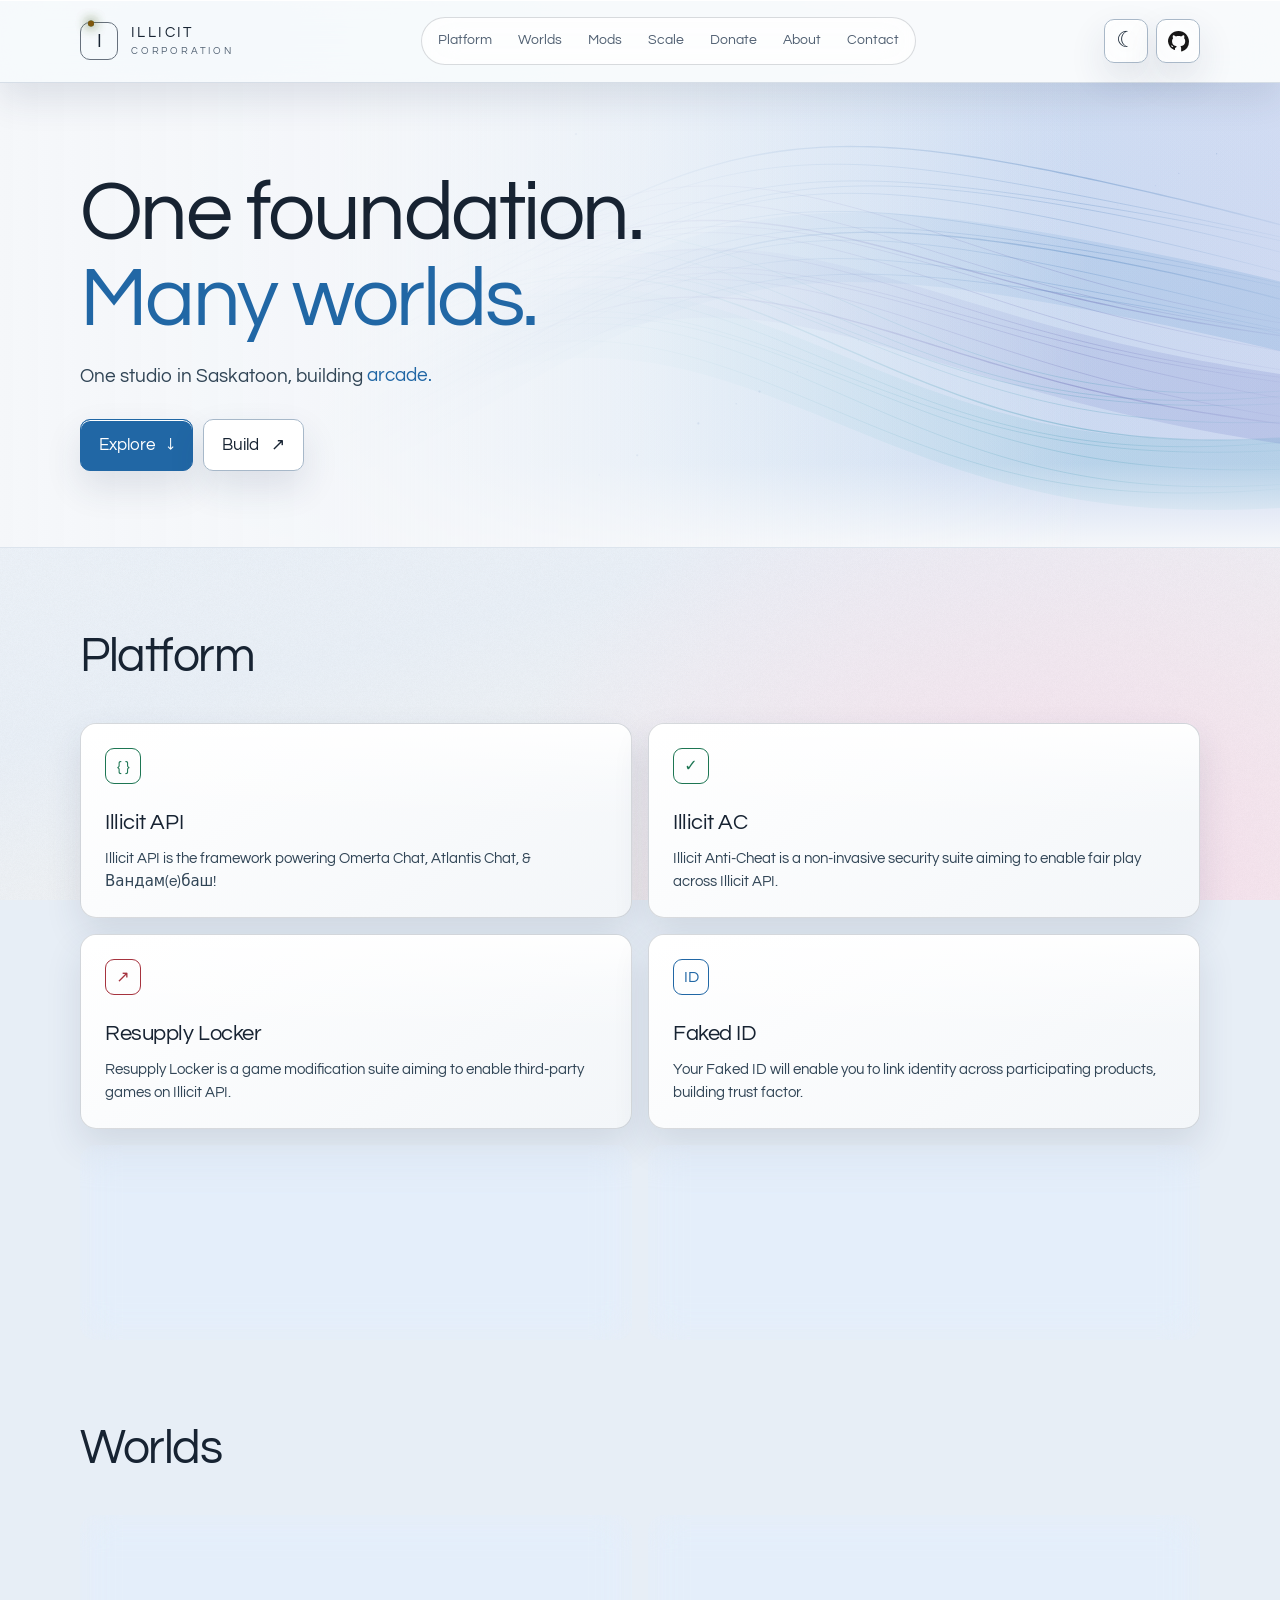
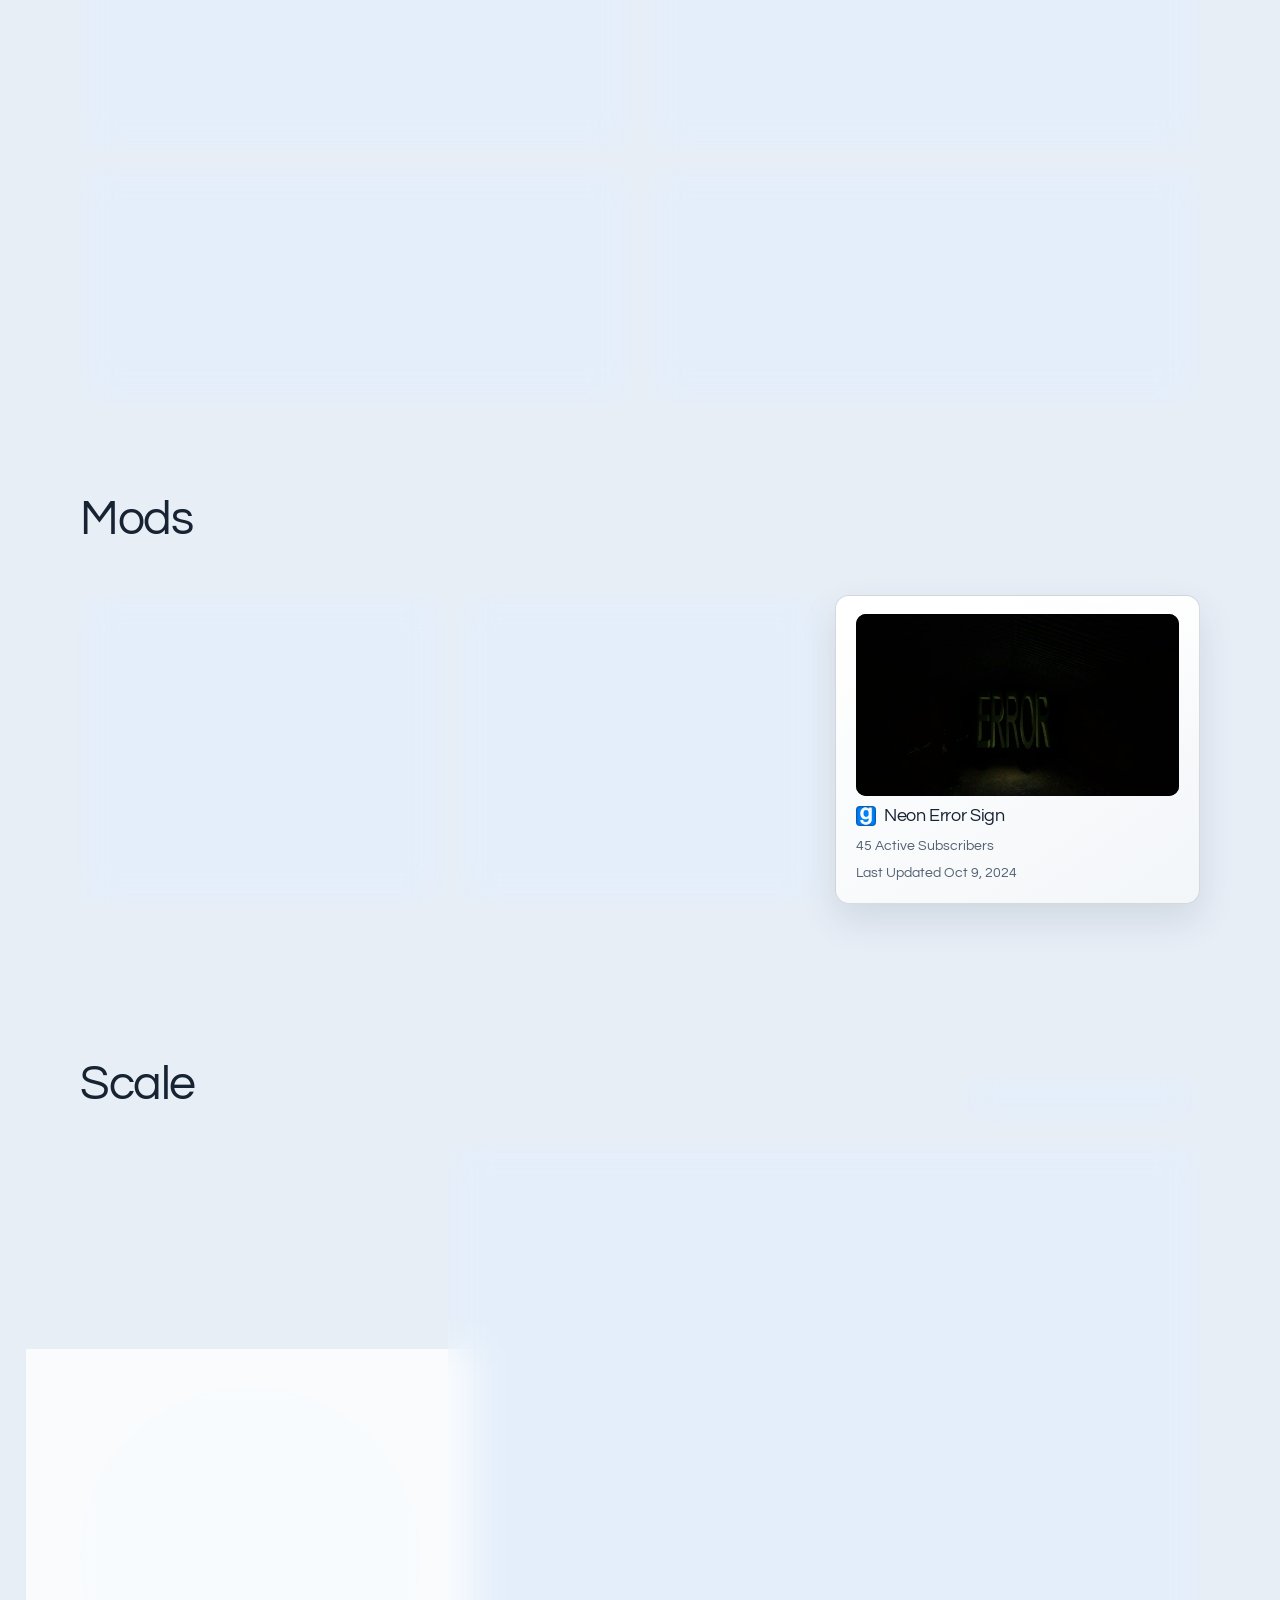
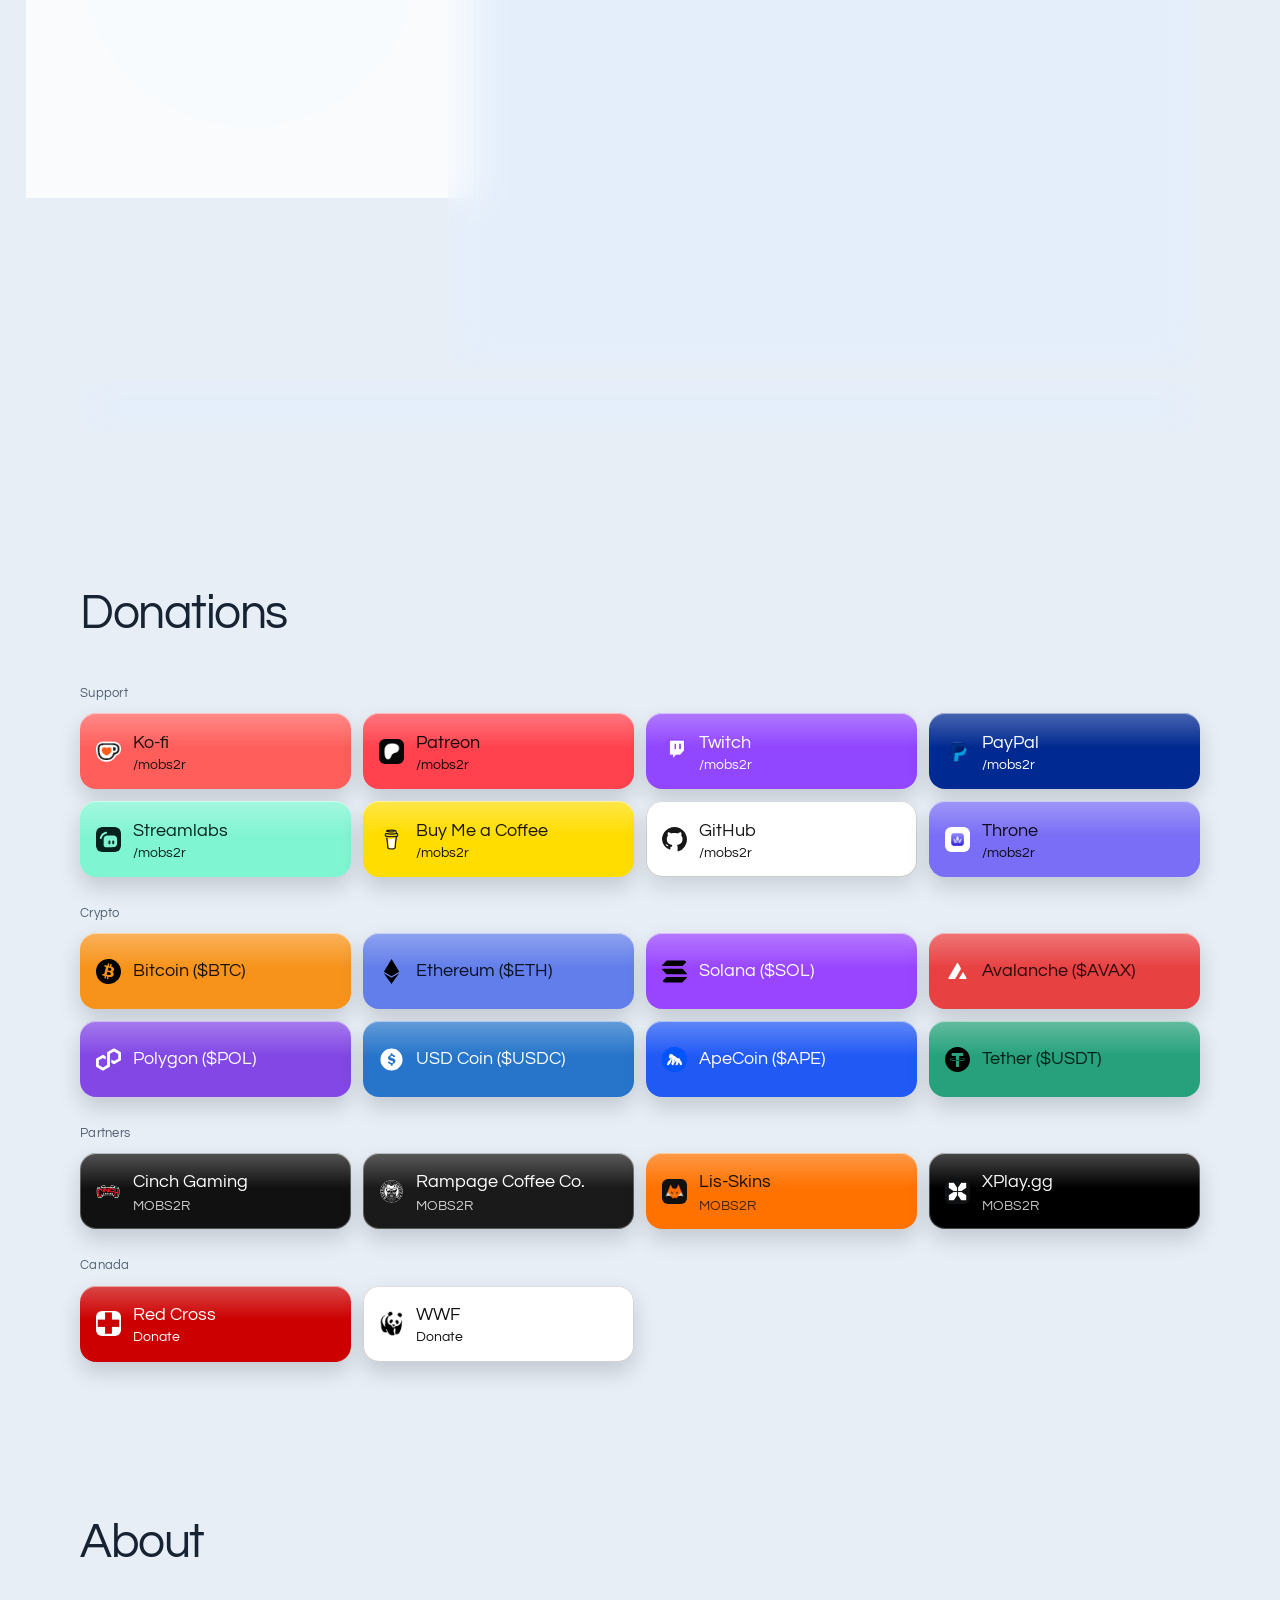
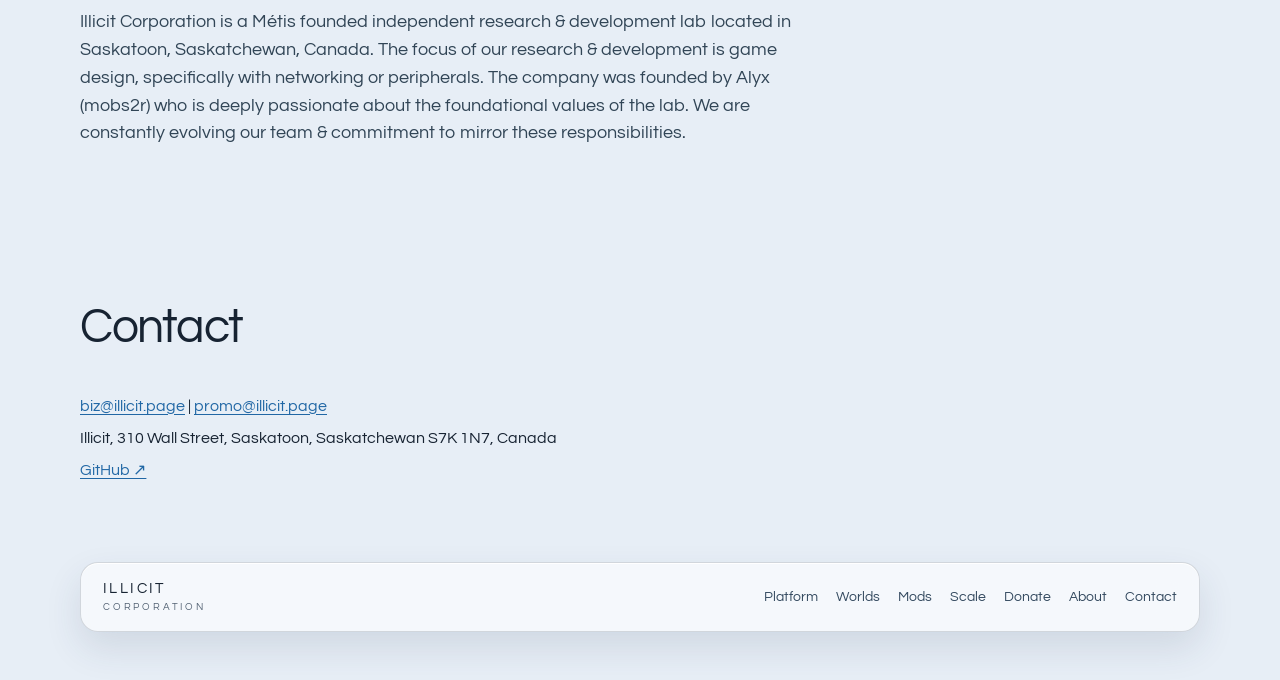
==== commit 87af5b42: "Point Pages URLs at renamed repo (illicit-page)" ====
--- a/index.html
+++ b/index.html
@@ -9,11 +9,11 @@
   <meta property="og:description" content="A Métis-founded studio in Saskatoon. One foundation for chat, games, identity, and the tools underneath.">
   <meta property="og:type" content="website">
   <meta property="og:url" content="https://illicit.page/">
-  <meta property="og:image" content="https://mobs2r.github.io/illicit-corporation-site/assets/og.png">
+  <meta property="og:image" content="https://mobs2r.github.io/illicit-page/assets/og.png">
   <meta name="twitter:card" content="summary_large_image">
   <meta name="twitter:title" content="Illicit Corporation">
   <meta name="twitter:description" content="A Métis-founded studio in Saskatoon. One foundation for chat, games, identity, and the tools underneath.">
-  <meta name="twitter:image" content="https://mobs2r.github.io/illicit-corporation-site/assets/og.png">
+  <meta name="twitter:image" content="https://mobs2r.github.io/illicit-page/assets/og.png">
   <link rel="icon" href="./assets/favicon.svg" type="image/svg+xml">
   <link rel="icon" href="./assets/favicon.png" type="image/png" sizes="512x512">
   <link rel="apple-touch-icon" href="./assets/favicon.png">
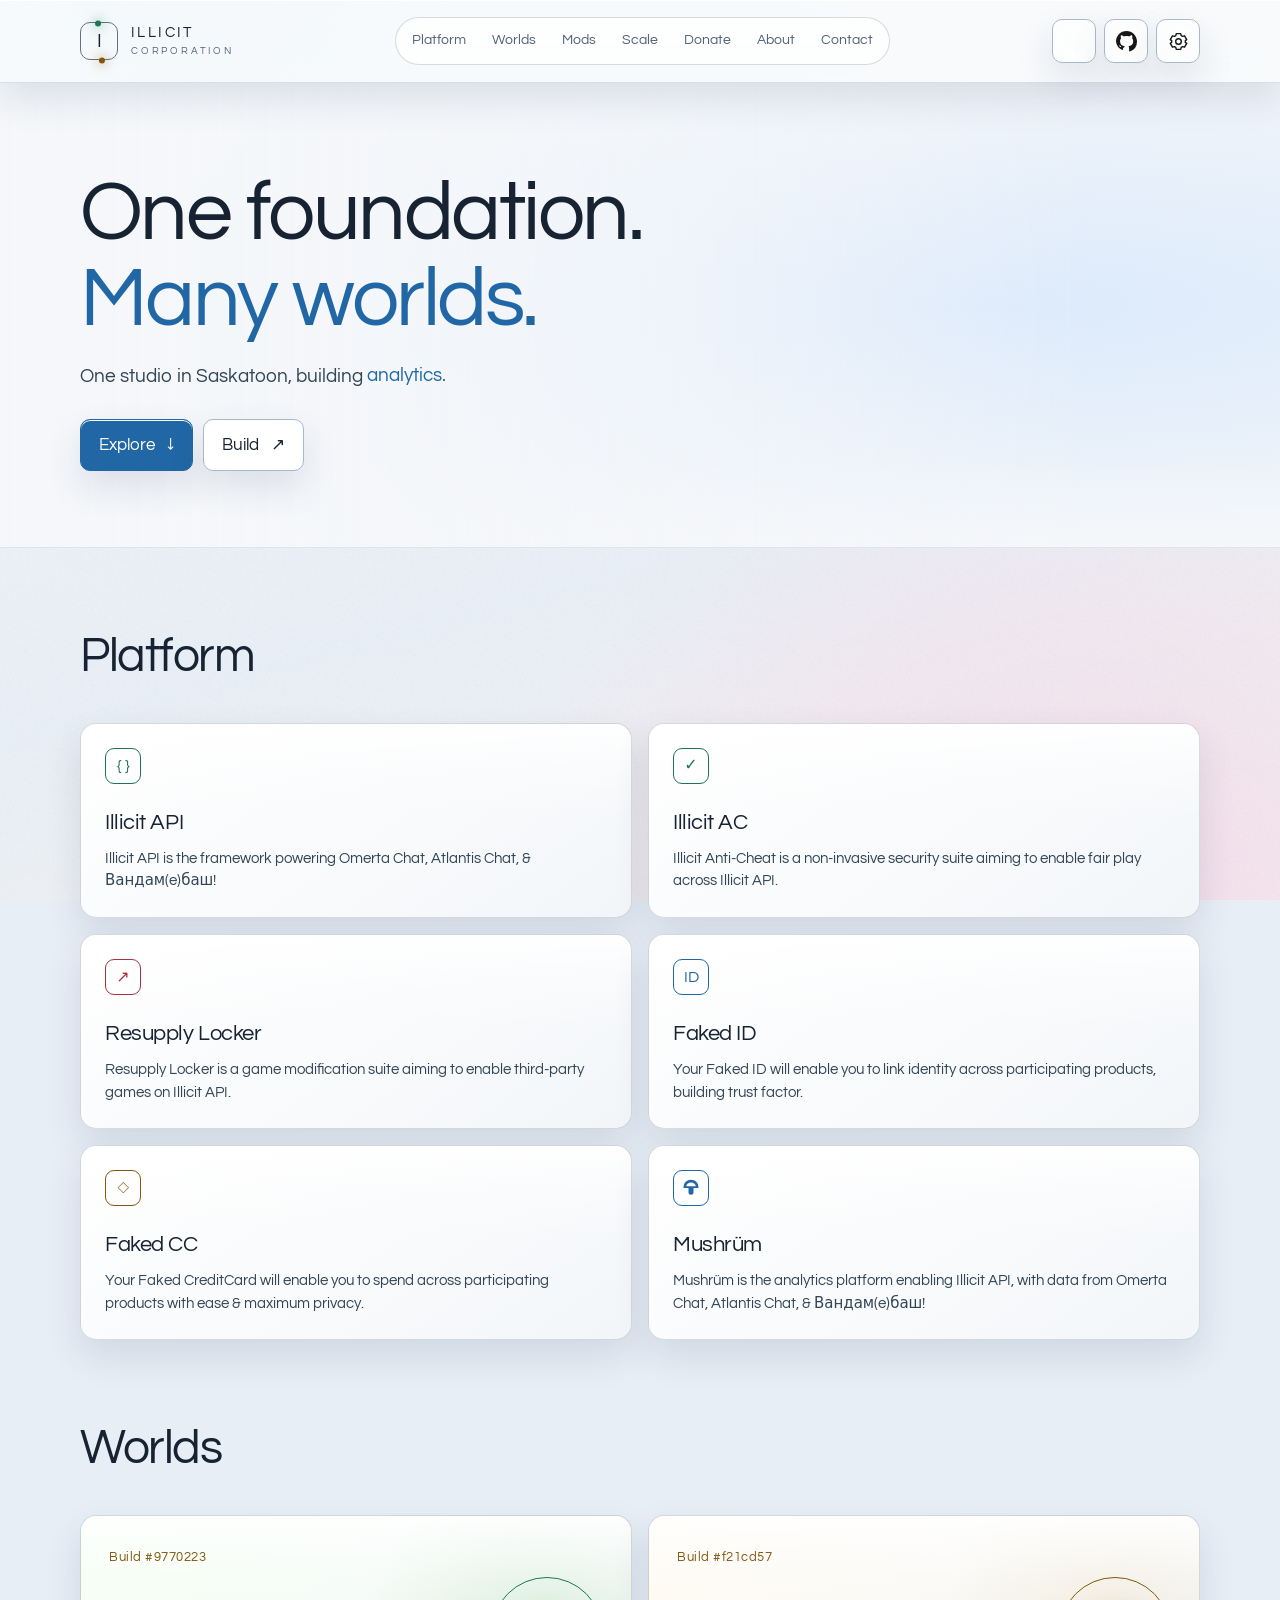
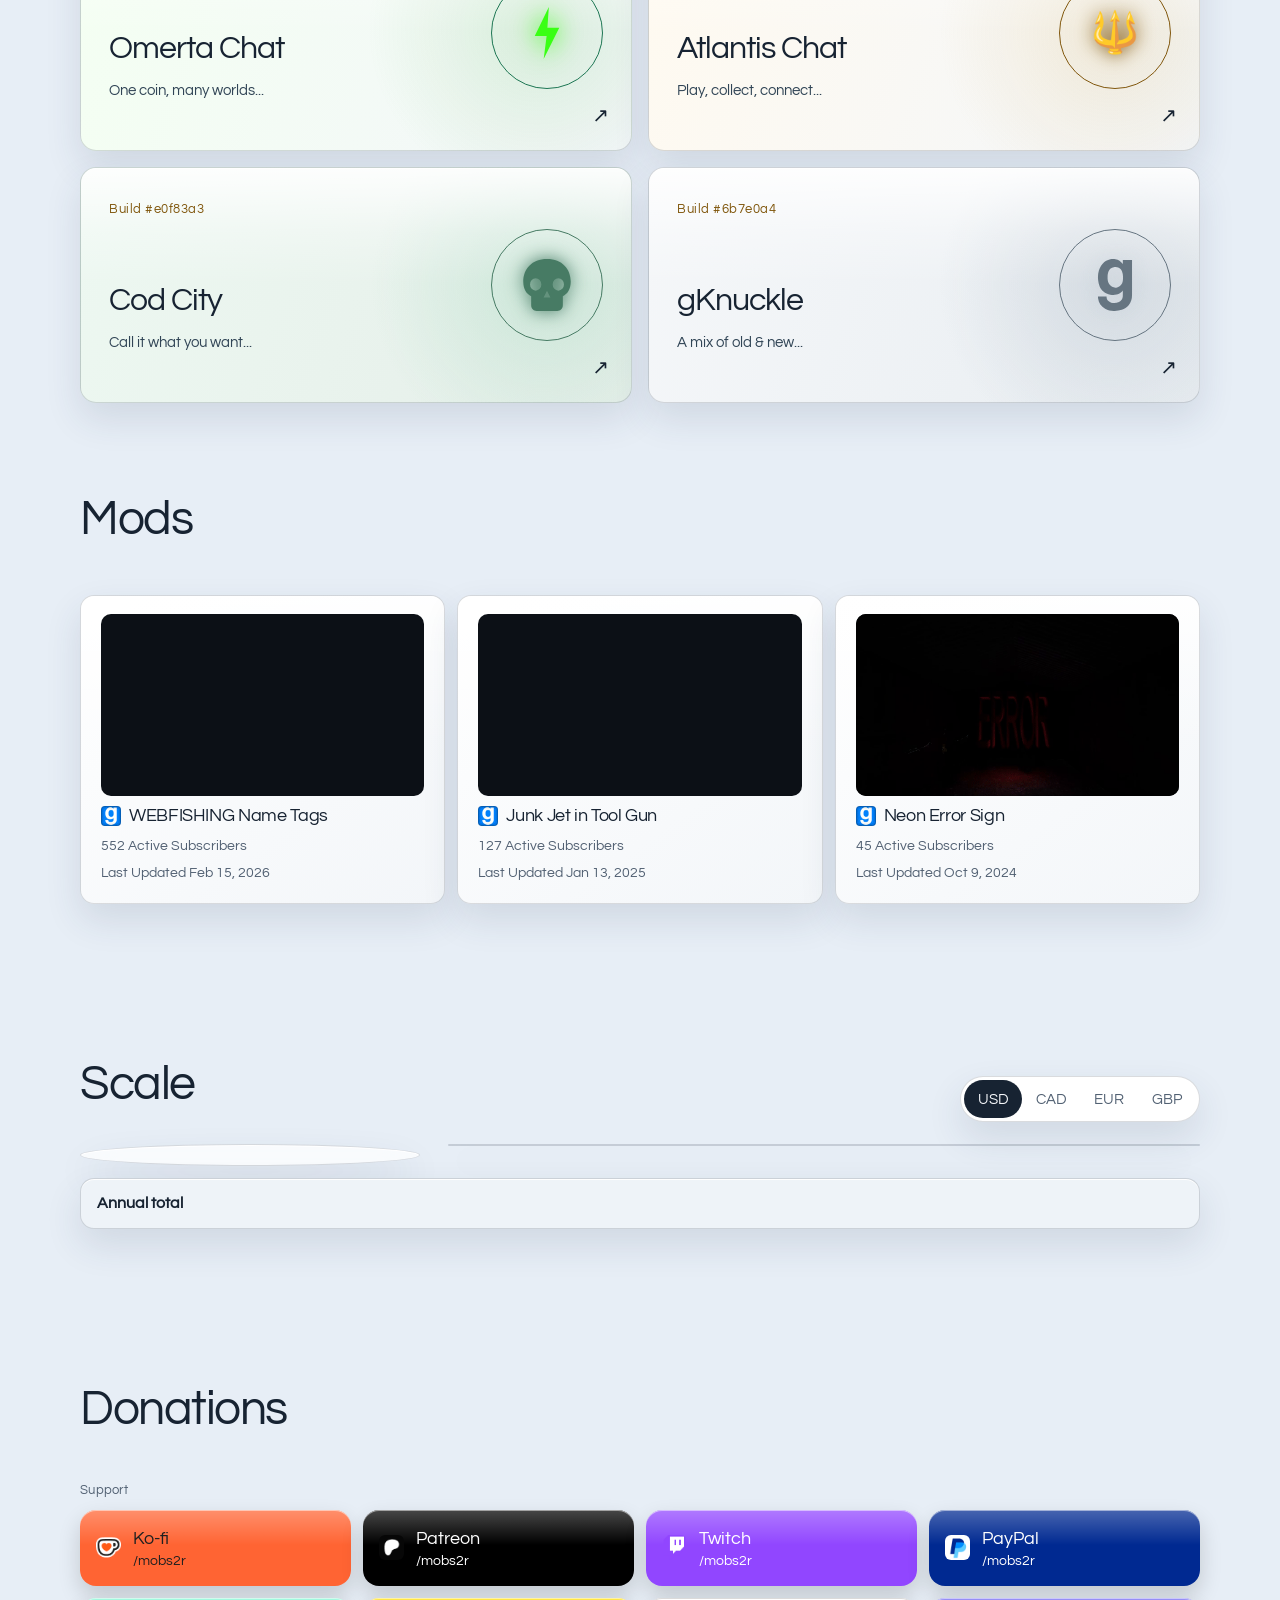
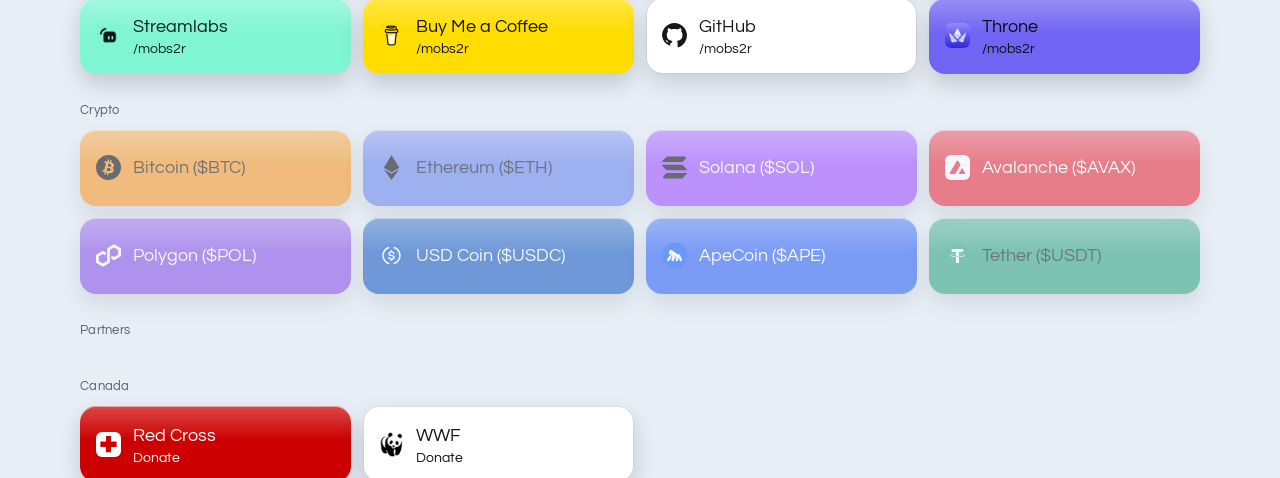
==== commit dc796083: "Group domain budgets and add branded server setup entry" ====
--- a/index.html
+++ b/index.html
@@ -25,6 +25,7 @@
   <link rel="preconnect" href="https://fonts.gstatic.com" crossorigin>
   <link href="https://fonts.googleapis.com/css2?family=Questrial&display=swap" rel="stylesheet">
   <link rel="manifest" href="./manifest.webmanifest">
+  <link rel="stylesheet" href="./assets/server-portal.css?v=1">
   <title>Illicit Corporation</title>
   <script>
     (() => {
@@ -153,7 +154,7 @@
     .currency-switch { display:flex; flex:0 0 auto; padding:3px; border:1px solid var(--line); border-radius:999px; background:#ffffff08; }
     .currency-switch button { min-width:58px; min-height:38px; border:0; border-radius:999px; background:transparent; color:var(--muted); cursor:pointer; font-size:15px; }
     .currency-switch button[aria-checked="true"] { background:var(--text); color:var(--bg); }
-    .funds-board { display:grid; grid-template-columns:minmax(260px,340px) minmax(0,1fr); gap:28px; align-items:center; }
+    .funds-board { display:grid; grid-template-columns:minmax(260px,340px) minmax(0,1fr); gap:28px; align-items:start; }
     .cost-chart { position:relative; width:min(100%,340px); margin:0 auto; padding:10px; border:1px solid var(--glass-line); border-radius:50%; background:var(--glass-strong); box-shadow:var(--glass-shadow); }
     .cost-chart svg { display:block; width:100%; height:auto; }
     .cost-readout { position:absolute; left:50%; top:50%; width:44%; transform:translate(-50%,-50%); display:flex; flex-direction:column; align-items:center; justify-content:center; gap:2px; text-align:center; pointer-events:none; }
@@ -163,8 +164,11 @@
     .cost-chart.is-active [data-slice] .donut-slice { opacity:.38; }
     .cost-chart.is-active [data-slice].is-hot .donut-slice { opacity:1; filter:brightness(1.14); }
     .cost-chart [data-slice]:focus-visible .donut-slice { outline:2px solid var(--blue); outline-offset:2px; }
-    .cost-list { margin:0; padding:0; list-style:none; border:1px solid var(--line); border-radius:16px; overflow:hidden; background:linear-gradient(145deg,#1c2229,#15191f); }
-    .cost-list li + li { border-top:1px solid var(--line); }
+    .cost-list { margin:0; padding:0; border:1px solid var(--line); border-radius:16px; overflow:hidden; background:linear-gradient(145deg,#1c2229,#15191f); }
+    .cost-group + .cost-group { border-top:1px solid var(--line); }
+    .cost-group h3 { margin:0; padding:12px 16px; background:#ffffff06; color:var(--muted); font-size:13px; font-weight:400; letter-spacing:.04em; }
+    .cost-rows { margin:0; padding:0; list-style:none; }
+    .cost-rows li + li { border-top:1px solid var(--line); }
     .cost-list li { display:flex; align-items:center; justify-content:space-between; gap:16px; padding:10px 16px; }
     .cost-list li:hover, .cost-list li.is-hot { background:rgba(136,188,240,.16); }
     .cost-list.is-active li { opacity:.55; }
@@ -179,31 +183,31 @@
     .support-grid button.pill:disabled { opacity:.55; cursor:wait; }
     .support-grid img { width:25px; height:25px; flex:0 0 auto; border-radius:6px; }
     .support-grid small { display:block; font-size:14px; line-height:1.2; }
-    .support-grid .pill[data-brand="kofi"] { background:#ff5e5b; color:#1a120f; }
-    .support-grid .pill[data-brand="patreon"] { background:#ff424d; color:#1a0508; }
+    .support-grid .pill[data-brand="kofi"] { background:#ff6433; color:#202020; }
+    .support-grid .pill[data-brand="patreon"] { background:#000; color:#fff; }
     .support-grid .pill[data-brand="twitch"] { background:#9146ff; color:#fff; }
     .support-grid .pill[data-brand="paypal"] { background:#002991; color:#fff; }
     .support-grid .pill[data-brand="streamlabs"] { background:#80f5d2; color:#06221c; }
     .support-grid .pill[data-brand="bmc"] { background:#ffdd00; color:#1a1400; }
     .support-grid .pill[data-brand="github"] { background:#181717; color:#fff; box-shadow:inset 0 0 0 1px rgba(255,255,255,.28), inset 0 1px 0 rgba(255,255,255,.45), 0 10px 22px rgba(0,0,0,.16); }
-    .support-grid .pill[data-brand="throne"] { background:#796ef5; color:#0e0b1a; }
+    .support-grid .pill[data-brand="throne"] { background:#7065f2; color:#0e0b1a; }
     .support-grid .pill[data-brand="btc"] { background:#f7931a; color:#1a1208; }
     .support-grid .pill[data-brand="eth"] { background:#627eea; color:#0c1224; }
     .support-grid .pill[data-brand="sol"] { background:#9945ff; color:#fff; }
     .support-grid button[data-copy-state="copied"] { outline:2px solid var(--text); outline-offset:3px; filter:brightness(1.12); }
     .support-grid button[data-copy-state="error"] { outline:2px solid var(--red); outline-offset:3px; }
-    .support-grid .pill[data-brand="avax"] { background:#e84142; color:#2a0a0a; }
+    .support-grid .pill[data-brand="avax"] { background:#e6212f; color:#fff; }
     .support-grid .pill[data-brand="pol"] { background:#8247e5; color:#fff; }
-    .support-grid .pill[data-brand="usdc"] { background:#2775ca; color:#fff; }
+    .support-grid .pill[data-brand="usdc"] { background:#0b53bf; color:#fff; }
     .support-grid .pill[data-brand="usdt"] { background:#26a17b; color:#041d15; }
     .support-grid .pill[data-brand="ape"] { background:#2159f5; color:#fff; }
     .support-grid .pill[data-brand="redcross"] { background:#cc0000; color:#fff; }
     .support-grid .pill[data-brand="wwf"] { background:#fff; color:#111; box-shadow:inset 0 0 0 1px rgba(0,0,0,.18), inset 0 1px 0 #fff, 0 10px 22px rgba(0,0,0,.16); }
     .support-grid .pill[data-brand="cinch"] { background:#111; color:#fff; box-shadow:inset 0 0 0 1px rgba(255,255,255,.28), inset 0 1px 0 rgba(255,255,255,.45), 0 10px 22px rgba(0,0,0,.16); }
-    .support-grid .pill[data-brand="rampage"] { background:#1a1a1a; color:#fff; box-shadow:inset 0 0 0 1px rgba(255,255,255,.28), inset 0 1px 0 rgba(255,255,255,.45), 0 10px 22px rgba(0,0,0,.16); }
-    .support-grid .pill[data-brand="pol"] img,
-    .support-grid .pill[data-brand="usdc"] img { filter:brightness(0) invert(1); }
-    .support-grid .pill[data-brand="avax"] img { filter:brightness(0) invert(1); }
+    .support-grid .pill[data-brand="rampage"] { background:#f8c705; color:#111; }
+    .support-grid .pill[data-brand="pol"] img { filter:brightness(0) invert(1); }
+    .support-grid .pill[data-brand="redcross"] img { padding:3px; background:#fff; }
+    .support-grid .pill[data-brand="avax"] img { padding:2px; background:#fff; }
     .pill-groups { display:flex; flex-direction:column; gap:26px; margin-top:32px; }
     .group-label { margin:0 0 10px; color:var(--muted); font-size:13px; font-weight:400; letter-spacing:.02em; }
     .group-note { margin:0 0 10px; color:var(--copy); font-size:14px; line-height:1.45; }
@@ -279,6 +283,7 @@
     :root[data-theme="light"] .world .label { color:#425269; }
     :root[data-theme="light"] .world .build-label { color:var(--gold); }
     :root[data-theme="light"] .illicit-footer { --if-ink:#172332; --if-dim:#344a60; --if-soft:#526173; --if-line:#d5dee8; }
+    @media (min-width:901px) { .cost-chart { position:sticky; top:calc(var(--section-offset,92px) + 20px); } }
     @media (max-width:900px) {
       .shell { width:min(720px,calc(100% - 36px)); }
       .header-link,.theme-toggle { width:44px; height:44px; }
@@ -417,7 +422,7 @@
     <div class="shell header-inner">
       <a class="brand" href="./" aria-label="Illicit Corporation home"><span class="brand-mark" aria-hidden="true">I</span><span class="brand-copy">ILLICIT<small>CORPORATION</small></span></a>
       <nav class="site-nav" id="site-nav" aria-label="On this page"><span class="nav-indicator" aria-hidden="true"></span><a href="#platform">Platform</a><a href="#worlds">Worlds</a><a href="#mods">Mods</a><a href="#funds">Scale</a><a href="#donate">Donate</a><a href="#about">About</a><a href="#contact">Contact</a></nav>
-      <div class="header-tools"><button class="nav-toggle" id="nav-toggle" type="button" aria-expanded="false" aria-controls="site-nav" aria-label="Menu"><span></span></button><button class="theme-toggle" id="theme-toggle" type="button" aria-label="Switch color theme"></button><a class="header-link" href="https://github.com/mobs2r" target="_blank" rel="noopener noreferrer" aria-label="GitHub" title="GitHub"><svg viewBox="0 0 16 16" width="18" height="18" aria-hidden="true" focusable="false"><path fill="currentColor" d="M8 0c4.42 0 8 3.58 8 8a8.013 8.013 0 0 1-5.45 7.59c-.4.08-.55-.17-.55-.38 0-.27.01-1.13.01-2.2 0-.75-.25-1.23-.54-1.48 1.78-.2 3.65-.88 3.65-3.95 0-.88-.31-1.59-.82-2.15.08-.2.36-1.02-.08-2.12 0 0-.67-.21-2.2.82-.64-.18-1.32-.27-2-.27-.68 0-1.36.09-2 .27-1.53-1.04-2.2-.82-2.2-.82-.44 1.1-.16 1.92.08 2.12-.51.56-.82 1.27-.82 2.15 0 3.06 1.86 3.75 3.64 3.95-.23.2-.44.55-.51 1.07-.46.21-1.61.55-2.33-.66-.15-.24-.6-.83-1.23-.82-.67.01-.27.38.01.53.19.45.68.71 2.69.94 0 .67.01 1.3.01 1.49 0 .21-.15.45-.55.38A7.995 7.995 0 0 1 0 8c0-4.42 3.58-8 8-8Z"/></svg></a></div>
+      <div class="header-tools"><button class="nav-toggle" id="nav-toggle" type="button" aria-expanded="false" aria-controls="site-nav" aria-label="Menu"><span></span></button><button class="theme-toggle" id="theme-toggle" type="button" aria-label="Switch color theme"></button><a class="header-link" href="https://github.com/mobs2r" target="_blank" rel="noopener noreferrer" aria-label="GitHub" title="GitHub"><svg viewBox="0 0 16 16" width="18" height="18" aria-hidden="true" focusable="false"><path fill="currentColor" d="M8 0c4.42 0 8 3.58 8 8a8.013 8.013 0 0 1-5.45 7.59c-.4.08-.55-.17-.55-.38 0-.27.01-1.13.01-2.2 0-.75-.25-1.23-.54-1.48 1.78-.2 3.65-.88 3.65-3.95 0-.88-.31-1.59-.82-2.15.08-.2.36-1.02-.08-2.12 0 0-.67-.21-2.2.82-.64-.18-1.32-.27-2-.27-.68 0-1.36.09-2 .27-1.53-1.04-2.2-.82-2.2-.82-.44 1.1-.16 1.92.08 2.12-.51.56-.82 1.27-.82 2.15 0 3.06 1.86 3.75 3.64 3.95-.23.2-.44.55-.51 1.07-.46.21-1.61.55-2.33-.66-.15-.24-.6-.83-1.23-.82-.67.01-.27.38.01.53.19.45.68.71 2.69.94 0 .67.01 1.3.01 1.49 0 .21-.15.45-.55.38A7.995 7.995 0 0 1 0 8c0-4.42 3.58-8 8-8Z"/></svg></a><a class="header-link" id="account-toggle" href="https://illicit.up.railway.app/?billing" target="_blank" rel="noopener noreferrer" aria-label="Servers and billing" aria-haspopup="dialog" aria-controls="server-portal" title="Servers &amp; billing"><svg viewBox="0 0 24 24" aria-hidden="true" focusable="false" fill="none" stroke="currentColor" stroke-width="1.6" stroke-linecap="round" stroke-linejoin="round"><path d="m9.5 3-.6 2.2-1.6.9-2.2-.6-2.5 4.3L4.2 11v2l-1.6 1.2 2.5 4.3 2.2-.6 1.6.9.6 2.2h5l.6-2.2 1.6-.9 2.2.6 2.5-4.3-1.6-1.2v-2l1.6-1.2-2.5-4.3-2.2.6-1.6-.9L14.5 3Z"/><circle cx="12" cy="12" r="3.2"/></svg></a></div>
     </div>
   </header>
   <main>
@@ -470,7 +475,7 @@
       </div>
       <div class="funds-board">
         <div class="cost-chart" id="cost-chart"><div class="cost-chart-svg" id="cost-chart-svg"></div><div class="cost-readout" id="cost-readout" aria-live="polite"></div></div>
-        <ul class="cost-list" id="cost-list"></ul>
+          <div class="cost-list" id="cost-list"></div>
       </div>
       <p class="cost-total" id="cost-total"><strong>Annual total</strong><span class="cost-amount"></span></p>
     </section>
@@ -480,14 +485,14 @@
         <section class="pill-group" aria-labelledby="support-pills">
           <h3 class="group-label" id="support-pills">Support</h3>
           <ul class="support-grid">
-            <li><a class="pill" data-brand="kofi" href="https://ko-fi.com/mobs2r" target="_blank" rel="noopener noreferrer"><img src="./assets/icons/kofi.png" width="22" height="22" alt=""><span>Ko-fi<small>/mobs2r</small></span></a></li>
-            <li><a class="pill" data-brand="patreon" href="https://www.patreon.com/mobs2r" target="_blank" rel="noopener noreferrer"><img src="./assets/icons/patreon.png" width="22" height="22" alt=""><span>Patreon<small>/mobs2r</small></span></a></li>
+            <li><a class="pill" data-brand="kofi" href="https://ko-fi.com/mobs2r" target="_blank" rel="noopener noreferrer"><img src="./assets/icons/kofi.png?v=brand-20261019" width="22" height="22" alt=""><span>Ko-fi<small>/mobs2r</small></span></a></li>
+            <li><a class="pill" data-brand="patreon" href="https://www.patreon.com/mobs2r" target="_blank" rel="noopener noreferrer"><img src="./assets/icons/patreon.png?v=brand-20261019" width="22" height="22" alt=""><span>Patreon<small>/mobs2r</small></span></a></li>
             <li><a class="pill" data-brand="twitch" href="https://www.twitch.tv/subs/mobs2r" target="_blank" rel="noopener noreferrer"><img src="./assets/icons/twitch.png" width="22" height="22" alt=""><span>Twitch<small>/mobs2r</small></span></a></li>
-            <li><a class="pill" data-brand="paypal" href="https://www.paypal.me/mobs2r" target="_blank" rel="noopener noreferrer"><img src="./assets/icons/paypal.png" width="22" height="22" alt=""><span>PayPal<small>/mobs2r</small></span></a></li>
-            <li><a class="pill" data-brand="streamlabs" href="https://streamlabs.com/mobs2r/tip" target="_blank" rel="noopener noreferrer"><img src="./assets/icons/streamlabs.svg" width="22" height="22" alt=""><span>Streamlabs<small>/mobs2r</small></span></a></li>
+            <li><a class="pill" data-brand="paypal" href="https://www.paypal.me/mobs2r" target="_blank" rel="noopener noreferrer"><img src="./assets/icons/paypal.png?v=brand-20261019" width="22" height="22" alt=""><span>PayPal<small>/mobs2r</small></span></a></li>
+            <li><a class="pill" data-brand="streamlabs" href="https://streamlabs.com/mobs2r/tip" target="_blank" rel="noopener noreferrer"><img src="./assets/icons/streamlabs.png" width="22" height="22" alt=""><span>Streamlabs<small>/mobs2r</small></span></a></li>
             <li><a class="pill" data-brand="bmc" href="https://www.buymeacoffee.com/mobs2r" target="_blank" rel="noopener noreferrer"><img src="./assets/icons/bmc.png" width="22" height="22" alt=""><span>Buy Me a Coffee<small>/mobs2r</small></span></a></li>
             <li><a class="pill" data-brand="github" href="https://github.com/sponsors/mobs2r" target="_blank" rel="noopener noreferrer"><svg class="pill-mark" viewBox="0 0 16 16" aria-hidden="true" focusable="false"><path fill="currentColor" d="M8 0c4.42 0 8 3.58 8 8a8.013 8.013 0 0 1-5.45 7.59c-.4.08-.55-.17-.55-.38 0-.27.01-1.13.01-2.2 0-.75-.25-1.23-.54-1.48 1.78-.2 3.65-.88 3.65-3.95 0-.88-.31-1.59-.82-2.15.08-.2.36-1.02-.08-2.12 0 0-.67-.21-2.2.82-.64-.18-1.32-.27-2-.27-.68 0-1.36.09-2 .27-1.53-1.04-2.2-.82-2.2-.82-.44 1.1-.16 1.92.08 2.12-.51.56-.82 1.27-.82 2.15 0 3.06 1.86 3.75 3.64 3.95-.23.2-.44.55-.51 1.07-.46.21-1.61.55-2.33-.66-.15-.24-.6-.83-1.23-.82-.67.01-.27.38.01.53.19.45.68.71 2.69.94 0 .67.01 1.3.01 1.49 0 .21-.15.45-.55.38A7.995 7.995 0 0 1 0 8c0-4.42 3.58-8 8-8Z"/></svg><span>GitHub<small>/mobs2r</small></span></a></li>
-            <li><a class="pill" data-brand="throne" href="https://throne.com/mobs2r" target="_blank" rel="noopener noreferrer"><img src="./assets/icons/throne.png" width="22" height="22" alt=""><span>Throne<small>/mobs2r</small></span></a></li>
+            <li><a class="pill" data-brand="throne" href="https://throne.com/mobs2r" target="_blank" rel="noopener noreferrer"><img src="./assets/icons/throne.png?v=brand-20261019" width="22" height="22" alt=""><span>Throne<small>/mobs2r</small></span></a></li>
           </ul>
         </section>
         <section class="pill-group" aria-labelledby="crypto-pills">
@@ -498,9 +503,9 @@
             <li><button type="button" disabled class="pill" data-brand="sol" data-crypto-wallet="sol"><img src="./assets/icons/sol.svg" width="22" height="22" alt=""><span data-crypto-label>Solana ($SOL)</span></button></li>
             <li><button type="button" disabled class="pill" data-brand="avax" data-crypto-wallet="avax"><img src="./assets/icons/avax.svg" width="22" height="22" alt=""><span data-crypto-label>Avalanche ($AVAX)</span></button></li>
             <li><button type="button" disabled class="pill" data-brand="pol" data-crypto-wallet="pol"><img src="./assets/icons/pol.svg" width="22" height="22" alt=""><span data-crypto-label>Polygon ($POL)</span></button></li>
-            <li><button type="button" disabled class="pill" data-brand="usdc" data-crypto-wallet="usdc"><img src="./assets/icons/usdc.svg" width="22" height="22" alt=""><span data-crypto-label>USD Coin ($USDC)</span></button></li>
+            <li><button type="button" disabled class="pill" data-brand="usdc" data-crypto-wallet="usdc"><img src="./assets/icons/usdc.svg?v=brand-20261019" width="22" height="22" alt=""><span data-crypto-label>USD Coin ($USDC)</span></button></li>
             <li><button type="button" disabled class="pill" data-brand="ape" data-crypto-wallet="ape"><img src="./assets/icons/ape.png" width="22" height="22" alt=""><span data-crypto-label>ApeCoin ($APE)</span></button></li>
-            <li><button type="button" disabled class="pill" data-brand="usdt" data-crypto-wallet="usdt"><img src="./assets/icons/usdt.svg" width="22" height="22" alt=""><span data-crypto-label>Tether ($USDT)</span></button></li>
+            <li><button type="button" disabled class="pill" data-brand="usdt" data-crypto-wallet="usdt"><img src="./assets/icons/usdt.svg?v=brand-20261019" width="22" height="22" alt=""><span data-crypto-label>Tether ($USDT)</span></button></li>
           </ul>
           <span id="crypto-copy-status" class="sr-only" role="status" aria-live="polite"></span>
         </section>
@@ -511,7 +516,7 @@
         <section class="pill-group" aria-labelledby="planet-pills">
           <h3 class="group-label" id="planet-pills">Canada</h3>
           <ul class="support-grid">
-            <li><a class="pill" data-brand="redcross" href="https://www.redcross.ca/donate" target="_blank" rel="noopener noreferrer"><img src="./assets/icons/redcross.png" width="22" height="22" alt=""><span>Red Cross<small>Donate</small></span></a></li>
+            <li><a class="pill" data-brand="redcross" href="https://www.redcross.ca/donate" target="_blank" rel="noopener noreferrer"><img src="./assets/icons/redcross.png?v=brand-20261019" width="22" height="22" alt=""><span>Red Cross<small>Donate</small></span></a></li>
             <li><a class="pill" data-brand="wwf" href="https://wwf.ca/donate/" target="_blank" rel="noopener noreferrer"><img src="./assets/icons/wwf.png" width="22" height="22" alt=""><span>WWF<small>Donate</small></span></a></li>
           </ul>
         </section>
@@ -530,7 +535,6 @@
       <ul class="contact-list">
         <li><a href="mailto:biz@illicit.page">biz@illicit.page</a> <span aria-hidden="true">|</span> <a href="mailto:promo@illicit.page">promo@illicit.page</a></li>
         <li>Illicit, 310 Wall Street, Saskatoon, Saskatchewan S7K 1N7, Canada</li>
-        <li><a href="https://github.com/mobs2r" target="_blank" rel="noopener noreferrer">GitHub <span aria-hidden="true">↗</span></a></li>
       </ul>
     </section>
   </main>
@@ -540,8 +544,10 @@
       <nav class="illicit-links" aria-label="Illicit Corporation"><a href="#platform">Platform</a><a href="#worlds">Worlds</a><a href="#mods">Mods</a><a href="#funds">Scale</a><a href="#donate">Donate</a><a href="#about">About</a><a href="#contact">Contact</a></nav>
     </div>
   </footer>
+  <script type="module" src="./assets/server-portal.mjs?v=1"></script>
   <script type="module">
-    import { convertMoney, roundBudgetMoney, formatMoney } from './assets/scale-pricing.mjs?v=annual-budget-2';
+    import { formatMoney } from './assets/scale-pricing.mjs?v=annual-budget-2';
+    import { groupAnnualCosts } from './assets/scale-groups.mjs?v=1';
     import { mountDonations } from './assets/donations.mjs?v=copy-wallets-2';
     (() => {
       const openingHash = location.hash;
@@ -741,7 +747,7 @@
       document.addEventListener('visibilitychange', syncWords);
       const fundsCurrencyKey = 'illicit-funds-currency';
       const fundCurrencies = ['USD', 'CAD', 'EUR', 'GBP'];
-      const chartColors = ['#f1857d', '#88bcf0', '#f1cc86', '#92d7b1', '#d7a4ef', '#f0b27a', '#7fd0d8', '#e7e2d6', '#c9a227'];
+      const chartColors = ['#f1857d', '#88bcf0', '#f1cc86', '#92d7b1', '#d7a4ef', '#f0b27a', '#7fd0d8', '#e7e2d6', '#c9a227', '#a9b6e8'];
       const currencySwitch = document.querySelector('.currency-switch');
       const costList = document.getElementById('cost-list');
       const costChart = document.getElementById('cost-chart');
@@ -758,9 +764,7 @@
       // EUR and GBP per 1 USD are derived from that day's Bank of Canada euro and sterling
       // rates, EUR/CAD 1.5908 and GBP/CAD 1.8871: EUR = 1.4154 / 1.5908, GBP = 1.4154 / 1.8871.
       // Annual native-currency source amounts are not preconverted or rounded
-      // up. Only the final display rounds to cents; totals sum displayed cents.
-      const convertedAmount = (amount, from, to) => convertMoney(amount, from, to, fundsData.rates);
-      const displayRound = roundBudgetMoney;
+      // up. Presentation rounds upward; totals sum the displayed budgets.
       const svgNS = 'http://www.w3.org/2000/svg';
       let showSlice = () => {};
       const sliceIndex = node => {
@@ -791,9 +795,19 @@
           button.setAttribute('aria-checked', button.dataset.currency === fundsCurrency ? 'true' : 'false');
         }
         costList.replaceChildren();
-        const slices = [];
-        let rawTotal = 0;
-        fundsData.costs.forEach((cost, index) => {
+        const grouped = groupAnnualCosts(fundsData.costs, fundsCurrency, fundsData.rates, chartColors);
+        const slices = grouped.slices;
+        const rawTotal = grouped.total;
+        grouped.sections.forEach(group => {
+          const section = document.createElement('section');
+          section.className = 'cost-group';
+          const heading = document.createElement('h3');
+          heading.id = 'cost-group-' + group.id;
+          heading.textContent = group.name;
+          section.setAttribute('aria-labelledby', heading.id);
+          const list = document.createElement('ul');
+          list.className = 'cost-rows';
+          group.rows.forEach(cost => {
           const row = document.createElement('li');
           const name = document.createElement('span');
           name.className = 'cost-name';
@@ -803,20 +817,15 @@
           if (cost.amount == null) {
             amount.textContent = 'TBD';
           } else {
-            const exact = convertedAmount(cost.amount, cost.currency, fundsCurrency);
-            const shown = displayRound(exact);
+            const shown = cost.shown;
             amount.textContent = formatMoney(shown, fundsCurrency);
-            rawTotal += shown;
-            const sliceIndexValue = slices.length;
-            slices.push({
-              name: cost.name,
-              value: shown,
-              color: chartColors[index % chartColors.length]
-            });
-            row.dataset.slice = String(sliceIndexValue);
+            row.dataset.slice = String(cost.sliceIndex);
           }
           row.append(name, amount);
-          costList.append(row);
+          list.append(row);
+          });
+          section.append(heading, list);
+          costList.append(section);
         });
         const total = rawTotal;
         const chartTotal = slices.reduce((sum, slice) => sum + slice.value, 0);
@@ -850,8 +859,7 @@
         const point = (angle, radius) => [100 + Math.cos(angle) * radius, 100 + Math.sin(angle) * radius];
         slices.forEach((slice, index) => {
           const full = chartTotal ? (slice.value / chartTotal) * circumference : 0;
-          const gap = full > 10 ? 2.4 : 0;
-          const length = Math.max(full - gap, 0.6);
+          const length = full;
           const start = -Math.PI / 2 + (cursor / circumference) * Math.PI * 2;
           const end = -Math.PI / 2 + ((cursor + length) / circumference) * Math.PI * 2;
           const large = end - start > Math.PI ? 1 : 0;
@@ -868,6 +876,8 @@
           wedge.setAttribute('class', 'donut-slice');
           wedge.setAttribute('d', `M ${x1} ${y1} A ${outer} ${outer} 0 ${large} 1 ${x2} ${y2} L ${x3} ${y3} A ${inner} ${inner} 0 ${large} 0 ${x4} ${y4} Z`);
           wedge.setAttribute('fill', slice.color);
+          wedge.setAttribute('stroke', slice.color);
+          wedge.setAttribute('stroke-width', '.35');
           link.append(wedge);
           rotor.append(link);
           cursor += full;
@@ -908,7 +918,7 @@
       };
       const partnerCodes = [
         { name: 'Cinch Gaming', code: 'MOBS2R', href: 'https://www.cinchgaming.com/', icon: './assets/icons/cinch.png', brand: 'cinch' },
-        { name: 'Rampage Coffee Co.', code: 'MOBS2R', href: 'https://rampagecoffee.com/', icon: './assets/icons/rampage.png', brand: 'rampage' },
+        { name: 'Rampage Coffee Co.', code: 'MOBS2R', href: 'https://rampagecoffee.com/', icon: './assets/icons/rampage.png?v=brand-20261019', brand: 'rampage' },
         { name: 'Lis-Skins', code: 'MOBS2R', href: 'https://lis-skins.com/', icon: './assets/icons/lis-skins.png', brand: 'lis-skins' },
         { name: 'XPlay.gg', code: 'MOBS2R', href: 'https://xplay.gg/', icon: './assets/icons/xplay.png', brand: 'xplay' }
       ];
--- a/assets/server-portal.css
+++ b/assets/server-portal.css
@@ -0,0 +1,30 @@
+.server-portal { width:min(740px,calc(100% - 32px)); max-height:calc(100dvh - 40px); padding:28px; border:1px solid var(--line); border-radius:22px; background:var(--bg); color:var(--text); box-shadow:0 30px 100px #0008; overscroll-behavior:contain; }
+.server-portal::backdrop { background:#05080dbd; backdrop-filter:blur(8px); }
+.portal-head { display:flex; justify-content:space-between; align-items:start; gap:20px; }
+.portal-head h2 { margin:0; font-size:30px; font-weight:400; letter-spacing:-.03em; }
+.portal-head p { margin:4px 0 20px; color:var(--muted); }
+.portal-close { display:grid; place-items:center; width:40px; height:40px; border:1px solid var(--line); border-radius:10px; background:var(--surface); color:var(--text); font-size:25px; cursor:pointer; }
+.portal-account { width:100%; justify-content:space-between; margin-bottom:26px; }
+.portal-choices { min-width:0; margin:0; padding:0; border:0; }
+.portal-choices legend { margin-bottom:12px; color:var(--muted); font-size:14px; }
+.server-grid { display:grid; grid-template-columns:repeat(3,minmax(0,1fr)); gap:10px; }
+.server-option { position:relative; display:flex; align-items:center; gap:10px; padding:14px 12px; border:1px solid var(--line); border-radius:12px; background:var(--surface); cursor:pointer; font-size:16px; }
+.server-option img { width:28px; height:28px; flex:0 0 auto; object-fit:contain; border-radius:5px; }
+.server-option img[src$="/threejs.png"] { padding:3px; background:#fff; }
+.server-portal-open { overflow:hidden; }
+.server-option span { min-width:0; overflow-wrap:anywhere; }
+.server-option input { position:absolute; opacity:0; width:1px; height:1px; }
+.server-option:has(input:checked) { border-color:var(--blue); background:color-mix(in srgb,var(--blue) 13%,var(--surface)); }
+.server-option:has(input:focus-visible) { outline:2px solid var(--blue); outline-offset:3px; }
+.server-more { margin:16px 0 0; }
+.server-more summary { width:fit-content; padding:8px 0; color:var(--muted); cursor:pointer; }
+.server-more .server-grid { margin-top:8px; }
+.server-selection { display:flex; align-items:center; justify-content:space-between; gap:20px; margin-top:24px; padding-top:20px; border-top:1px solid var(--line); }
+.server-selection h3 { margin:0 0 4px; font-size:20px; font-weight:400; }
+.server-selection p { margin:0; color:var(--muted); font-size:14px; }
+.server-mode { display:inline-block; margin-top:10px; padding:3px 8px; border:1px solid var(--line); border-radius:6px; color:var(--muted); font-size:12px; }
+.server-selection [hidden] { display:none; }
+.server-selection .action { flex-shrink:0; min-height:42px; font-size:14px; }
+@media(max-width:1100px) and (min-width:901px) { .header-inner { gap:12px; } .site-nav { gap:4px 11px; } }
+@media(max-width:620px) { .header-tools { gap:5px; } .header-tools .header-link,.header-tools .theme-toggle { width:38px; height:40px; flex-basis:38px; } .header-inner .brand-copy { font-size:12px; } .header-inner .brand-copy small { font-size:8px; } .header-inner .brand { gap:8px; } .header-inner .brand-mark { width:32px; height:32px; } .server-portal { padding:20px; } .server-grid { grid-template-columns:repeat(2,minmax(0,1fr)); } .portal-head h2 { font-size:26px; } .server-selection { align-items:start; flex-direction:column; } }
+@media(prefers-reduced-motion:reduce) { .server-portal::backdrop { backdrop-filter:none; } }
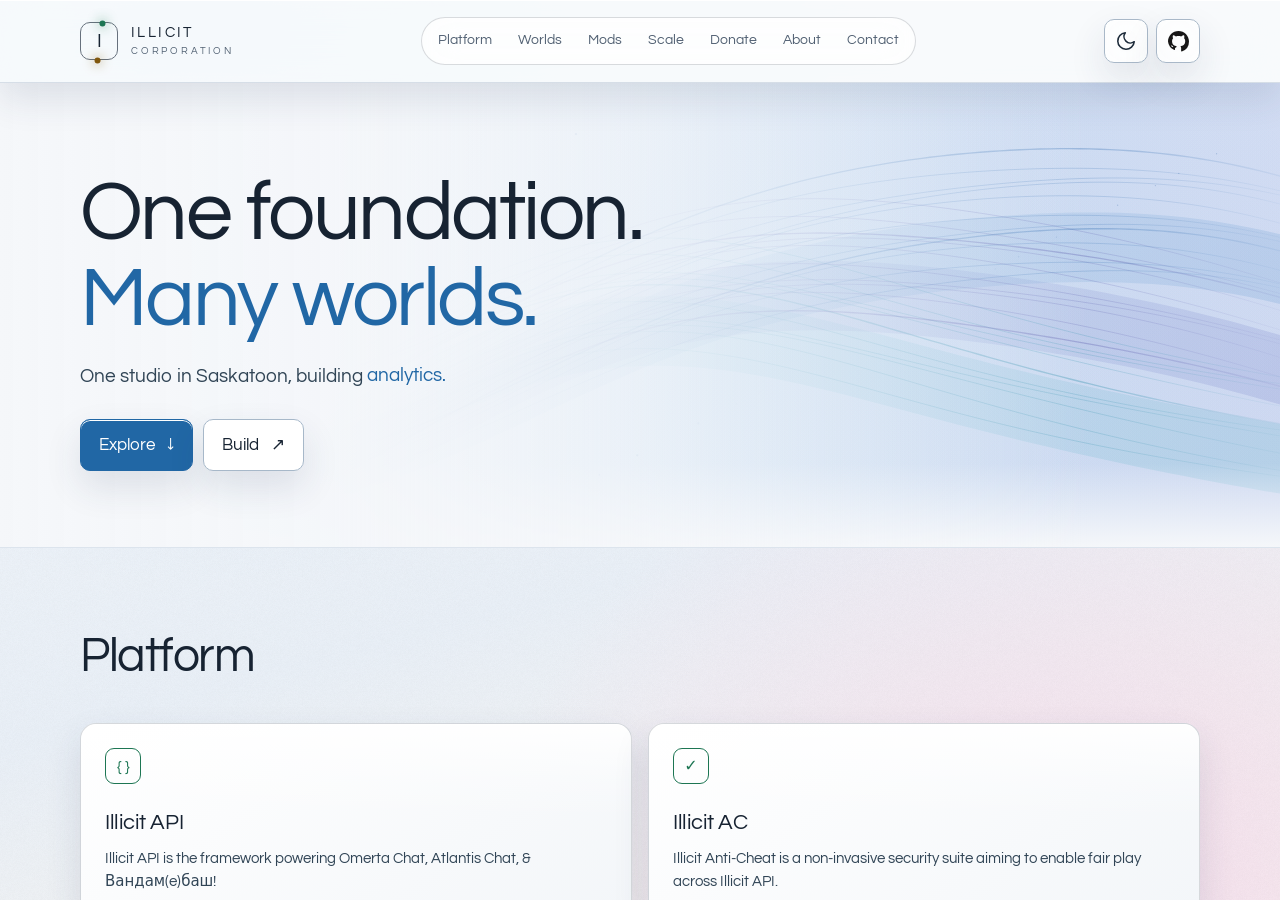
==== commit 27f180ca: "Remove corporate billing entry and center theme icons" ====
--- a/index.html
+++ b/index.html
@@ -25,7 +25,6 @@
   <link rel="preconnect" href="https://fonts.gstatic.com" crossorigin>
   <link href="https://fonts.googleapis.com/css2?family=Questrial&display=swap" rel="stylesheet">
   <link rel="manifest" href="./manifest.webmanifest">
-  <link rel="stylesheet" href="./assets/server-portal.css?v=1">
   <title>Illicit Corporation</title>
   <script>
     (() => {
@@ -67,7 +66,11 @@
     .header-link svg { display:block; width:21px; height:21px; }
     .header-link:hover,.theme-toggle:hover { background:#ffffff12; }
     .header-tools { display:flex; align-items:center; gap:8px; }
-    .theme-toggle { cursor:pointer; font-size:22px; }
+    .theme-toggle { cursor:pointer; }
+    .theme-toggle svg { display:block; width:22px; height:22px; grid-area:1 / 1; fill:none; stroke:currentColor; stroke-width:1.7; stroke-linecap:round; stroke-linejoin:round; }
+    .theme-toggle .theme-moon { display:none; }
+    :root[data-theme="light"] .theme-toggle .theme-sun { display:none; }
+    :root[data-theme="light"] .theme-toggle .theme-moon { display:block; }
     .hero { position:relative; overflow:hidden; isolation:isolate; padding:88px 0 76px; border-bottom:1px solid #ffffff12; background:radial-gradient(ellipse at 78% 48%,#24324b 0%,#111927 53%,#101318 88%); }
     .hero-canvas { position:absolute; z-index:0; inset:0; display:block; width:100%; height:100%; pointer-events:none; }
     .hero::before { position:absolute; z-index:1; inset:0; content:""; pointer-events:none; background:linear-gradient(90deg,#101318 0%,#101318ee 25%,#101318a8 47%,transparent 83%),linear-gradient(0deg,#101318 0%,transparent 18%); }
@@ -299,7 +302,7 @@
       .brand-mark { width:33px; height:33px; }
       .brand-mark::before,.brand-mark::after { offset-path:path("M 9 .5 H 24 Q 32.5 .5 32.5 9 V 24 Q 32.5 32.5 24 32.5 H 9 Q .5 32.5 .5 24 V 9 Q .5 .5 9 .5 Z"); }
       .theme-toggle,.header-link { width:41px; height:41px; flex-basis:41px; }
-      .theme-toggle { font-size:18px; }
+      .theme-toggle svg { width:20px; height:20px; }
       .header-link svg { width:19px; height:19px; }
       .site-footer { padding:4px 0 32px; }
       .illicit-footer { align-items:flex-start; flex-direction:column; padding:16px; }
@@ -422,7 +425,7 @@
     <div class="shell header-inner">
       <a class="brand" href="./" aria-label="Illicit Corporation home"><span class="brand-mark" aria-hidden="true">I</span><span class="brand-copy">ILLICIT<small>CORPORATION</small></span></a>
       <nav class="site-nav" id="site-nav" aria-label="On this page"><span class="nav-indicator" aria-hidden="true"></span><a href="#platform">Platform</a><a href="#worlds">Worlds</a><a href="#mods">Mods</a><a href="#funds">Scale</a><a href="#donate">Donate</a><a href="#about">About</a><a href="#contact">Contact</a></nav>
-      <div class="header-tools"><button class="nav-toggle" id="nav-toggle" type="button" aria-expanded="false" aria-controls="site-nav" aria-label="Menu"><span></span></button><button class="theme-toggle" id="theme-toggle" type="button" aria-label="Switch color theme"></button><a class="header-link" href="https://github.com/mobs2r" target="_blank" rel="noopener noreferrer" aria-label="GitHub" title="GitHub"><svg viewBox="0 0 16 16" width="18" height="18" aria-hidden="true" focusable="false"><path fill="currentColor" d="M8 0c4.42 0 8 3.58 8 8a8.013 8.013 0 0 1-5.45 7.59c-.4.08-.55-.17-.55-.38 0-.27.01-1.13.01-2.2 0-.75-.25-1.23-.54-1.48 1.78-.2 3.65-.88 3.65-3.95 0-.88-.31-1.59-.82-2.15.08-.2.36-1.02-.08-2.12 0 0-.67-.21-2.2.82-.64-.18-1.32-.27-2-.27-.68 0-1.36.09-2 .27-1.53-1.04-2.2-.82-2.2-.82-.44 1.1-.16 1.92.08 2.12-.51.56-.82 1.27-.82 2.15 0 3.06 1.86 3.75 3.64 3.95-.23.2-.44.55-.51 1.07-.46.21-1.61.55-2.33-.66-.15-.24-.6-.83-1.23-.82-.67.01-.27.38.01.53.19.45.68.71 2.69.94 0 .67.01 1.3.01 1.49 0 .21-.15.45-.55.38A7.995 7.995 0 0 1 0 8c0-4.42 3.58-8 8-8Z"/></svg></a><a class="header-link" id="account-toggle" href="https://illicit.up.railway.app/?billing" target="_blank" rel="noopener noreferrer" aria-label="Servers and billing" aria-haspopup="dialog" aria-controls="server-portal" title="Servers &amp; billing"><svg viewBox="0 0 24 24" aria-hidden="true" focusable="false" fill="none" stroke="currentColor" stroke-width="1.6" stroke-linecap="round" stroke-linejoin="round"><path d="m9.5 3-.6 2.2-1.6.9-2.2-.6-2.5 4.3L4.2 11v2l-1.6 1.2 2.5 4.3 2.2-.6 1.6.9.6 2.2h5l.6-2.2 1.6-.9 2.2.6 2.5-4.3-1.6-1.2v-2l1.6-1.2-2.5-4.3-2.2.6-1.6-.9L14.5 3Z"/><circle cx="12" cy="12" r="3.2"/></svg></a></div>
+      <div class="header-tools"><button class="nav-toggle" id="nav-toggle" type="button" aria-expanded="false" aria-controls="site-nav" aria-label="Menu"><span></span></button><button class="theme-toggle" id="theme-toggle" type="button" aria-label="Switch color theme"><svg class="theme-sun" viewBox="0 0 24 24" aria-hidden="true" focusable="false"><circle cx="12" cy="12" r="4"/><path d="M12 2v2m0 16v2M2 12h2m16 0h2M4.93 4.93l1.42 1.42m11.3 11.3 1.42 1.42M4.93 19.07l1.42-1.42m11.3-11.3 1.42-1.42"/></svg><svg class="theme-moon" viewBox="0 0 24 24" aria-hidden="true" focusable="false"><path d="M21 12.79A9 9 0 1 1 11.21 3 7 7 0 0 0 21 12.79Z"/></svg></button><a class="header-link" href="https://github.com/mobs2r" target="_blank" rel="noopener noreferrer" aria-label="GitHub" title="GitHub"><svg viewBox="0 0 16 16" width="18" height="18" aria-hidden="true" focusable="false"><path fill="currentColor" d="M8 0c4.42 0 8 3.58 8 8a8.013 8.013 0 0 1-5.45 7.59c-.4.08-.55-.17-.55-.38 0-.27.01-1.13.01-2.2 0-.75-.25-1.23-.54-1.48 1.78-.2 3.65-.88 3.65-3.95 0-.88-.31-1.59-.82-2.15.08-.2.36-1.02-.08-2.12 0 0-.67-.21-2.2.82-.64-.18-1.32-.27-2-.27-.68 0-1.36.09-2 .27-1.53-1.04-2.2-.82-2.2-.82-.44 1.1-.16 1.92.08 2.12-.51.56-.82 1.27-.82 2.15 0 3.06 1.86 3.75 3.64 3.95-.23.2-.44.55-.51 1.07-.46.21-1.61.55-2.33-.66-.15-.24-.6-.83-1.23-.82-.67.01-.27.38.01.53.19.45.68.71 2.69.94 0 .67.01 1.3.01 1.49 0 .21-.15.45-.55.38A7.995 7.995 0 0 1 0 8c0-4.42 3.58-8 8-8Z"/></svg></a></div>
     </div>
   </header>
   <main>
@@ -544,7 +547,6 @@
       <nav class="illicit-links" aria-label="Illicit Corporation"><a href="#platform">Platform</a><a href="#worlds">Worlds</a><a href="#mods">Mods</a><a href="#funds">Scale</a><a href="#donate">Donate</a><a href="#about">About</a><a href="#contact">Contact</a></nav>
     </div>
   </footer>
-  <script type="module" src="./assets/server-portal.mjs?v=1"></script>
   <script type="module">
     import { formatMoney } from './assets/scale-pricing.mjs?v=annual-budget-2';
     import { groupAnnualCosts } from './assets/scale-groups.mjs?v=1';
@@ -559,7 +561,6 @@
       const themeToggle = document.getElementById('theme-toggle');
       const applyTheme = theme => {
         document.documentElement.dataset.theme = theme;
-        themeToggle.textContent = theme === 'dark' ? '☀' : '☾';
         themeToggle.setAttribute('aria-label', theme === 'dark' ? 'Switch to light mode' : 'Switch to dark mode');
         themeToggle.setAttribute('aria-pressed', String(theme === 'light'));
         document.querySelector('meta[name="theme-color"]').content = theme === 'dark' ? '#101318' : '#f5f7fa';
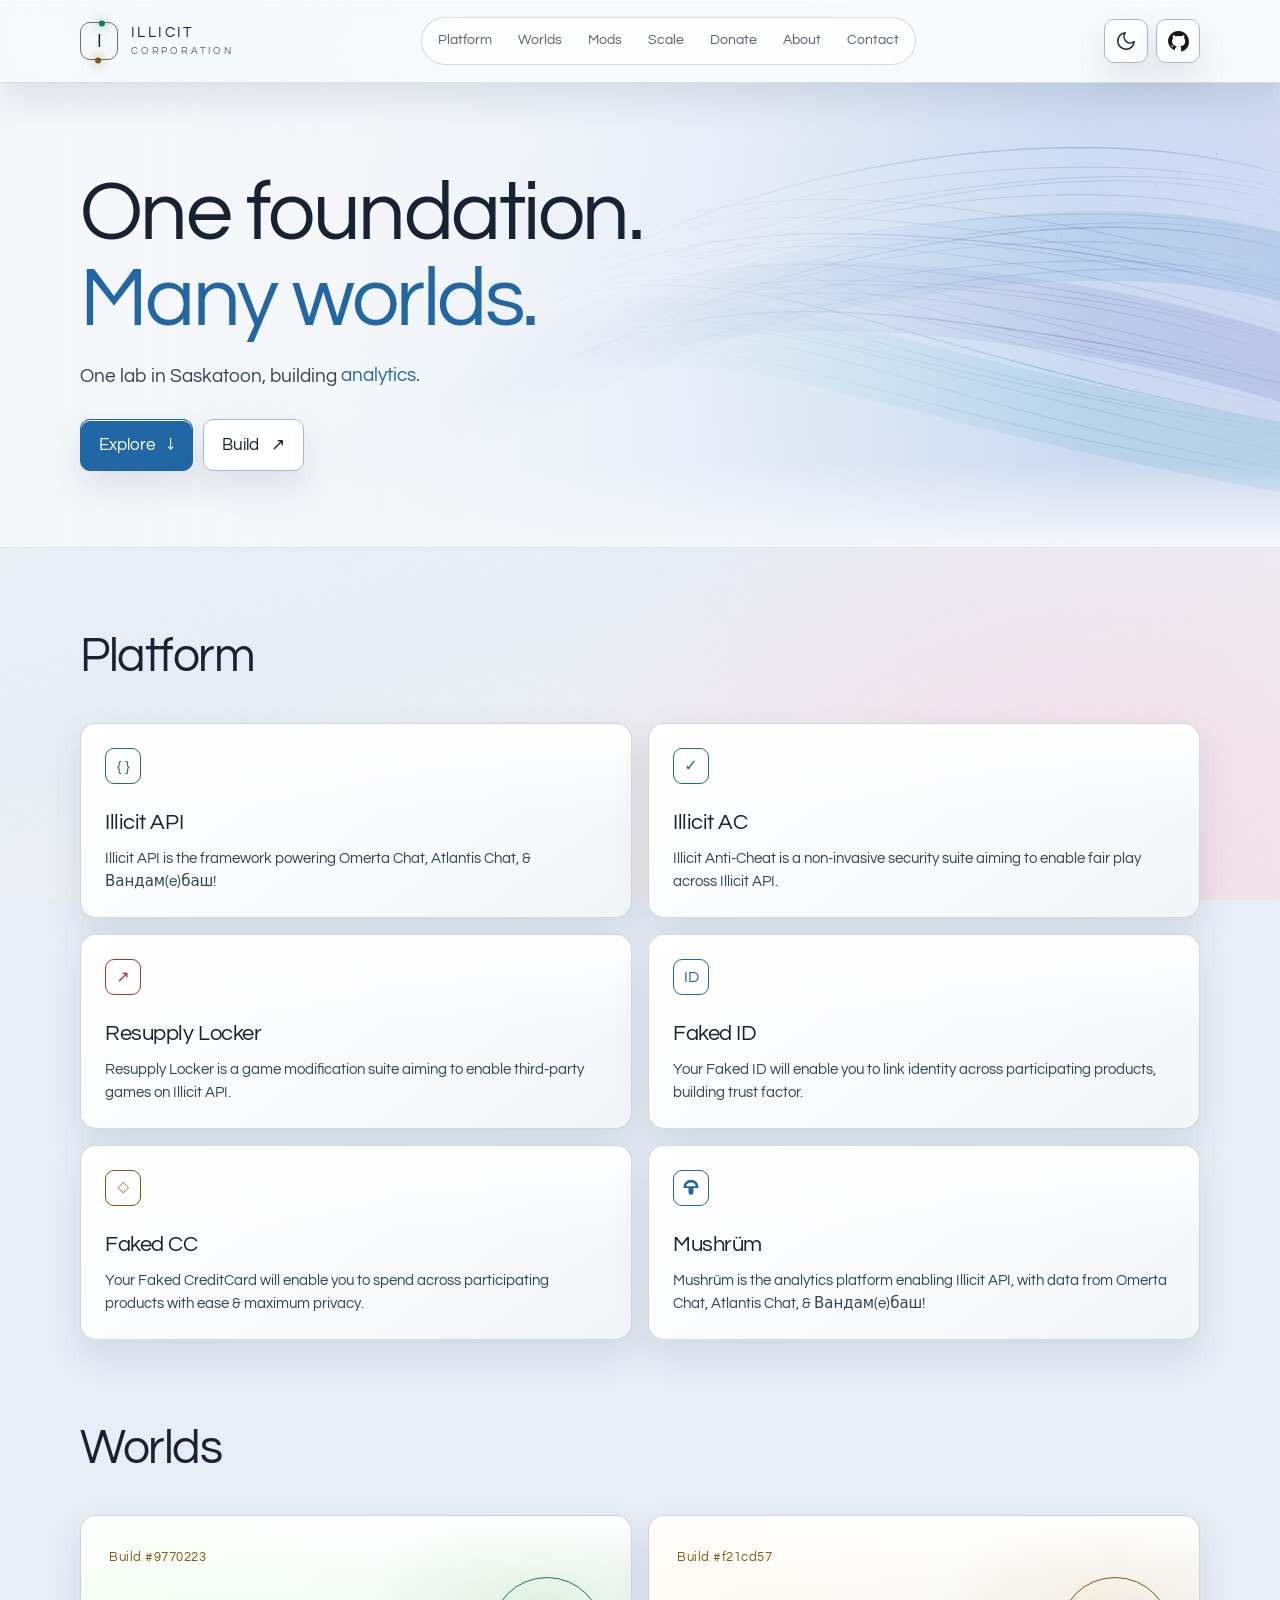
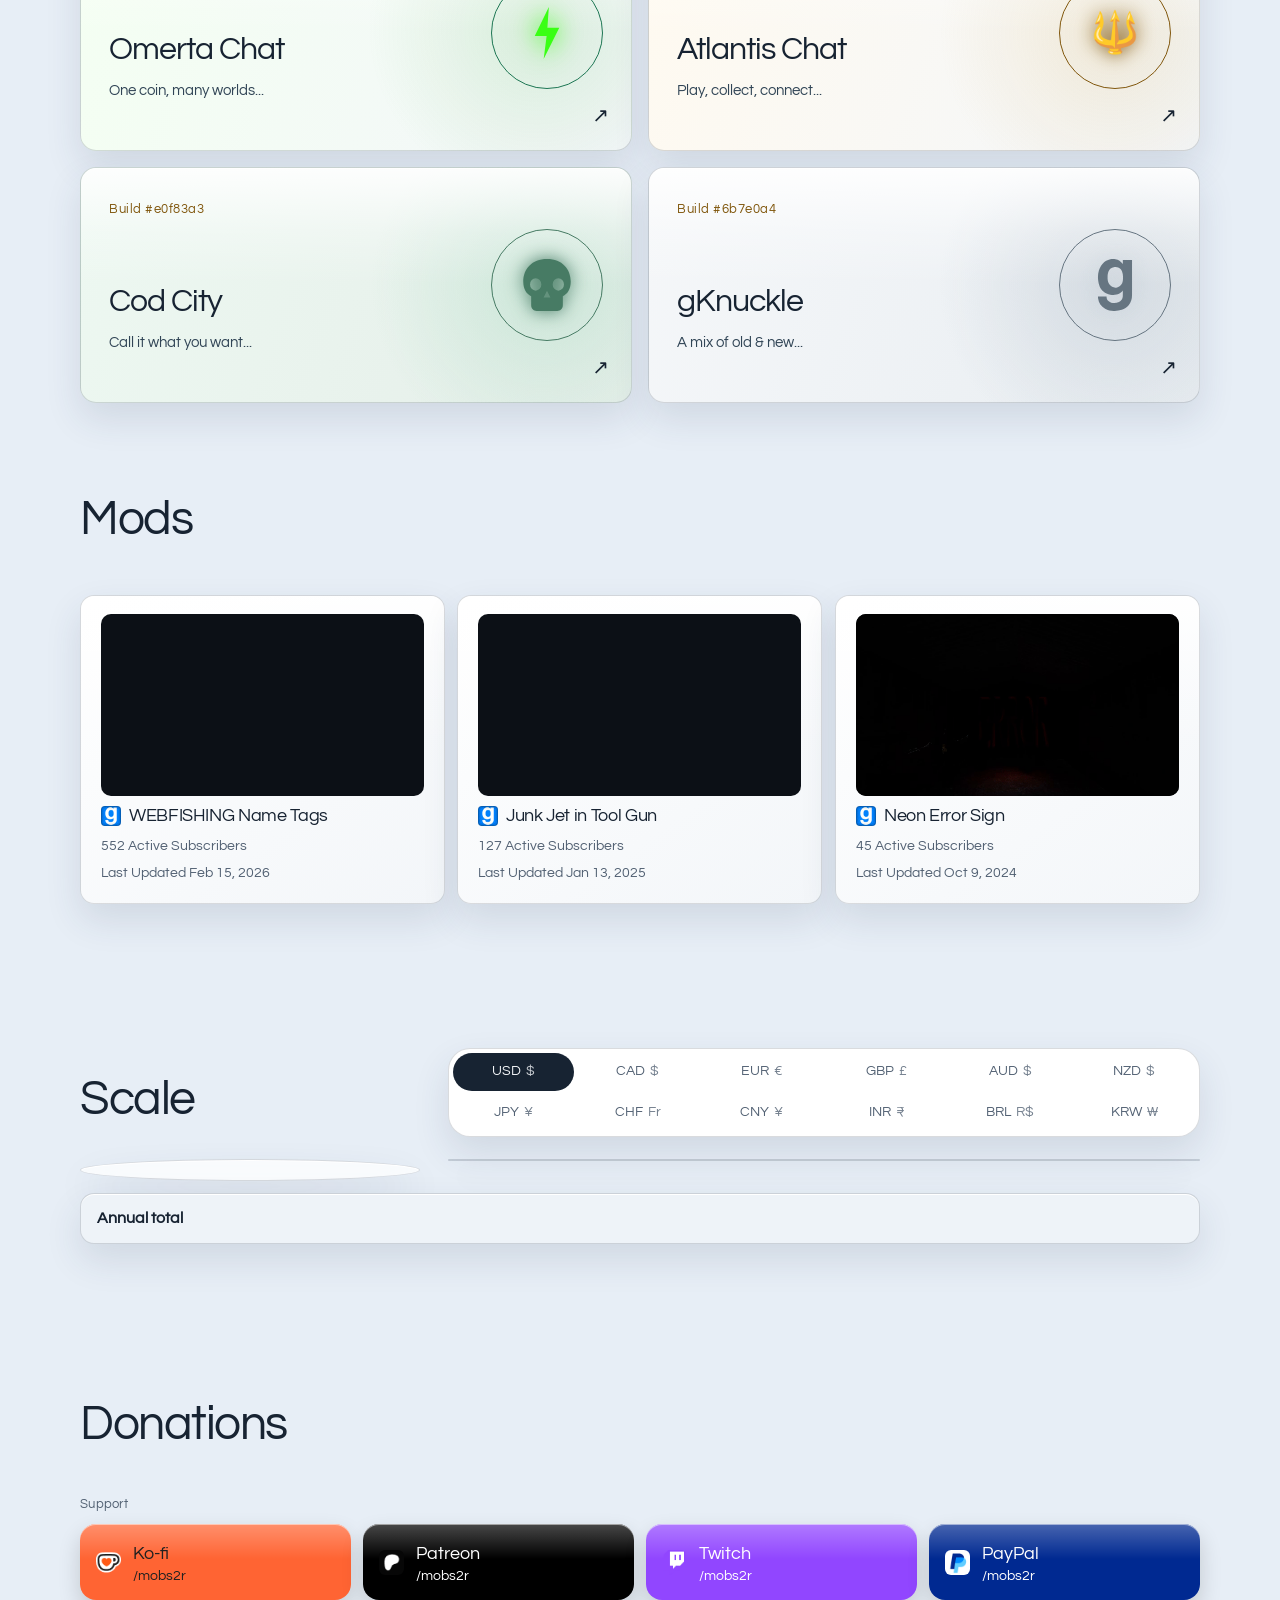
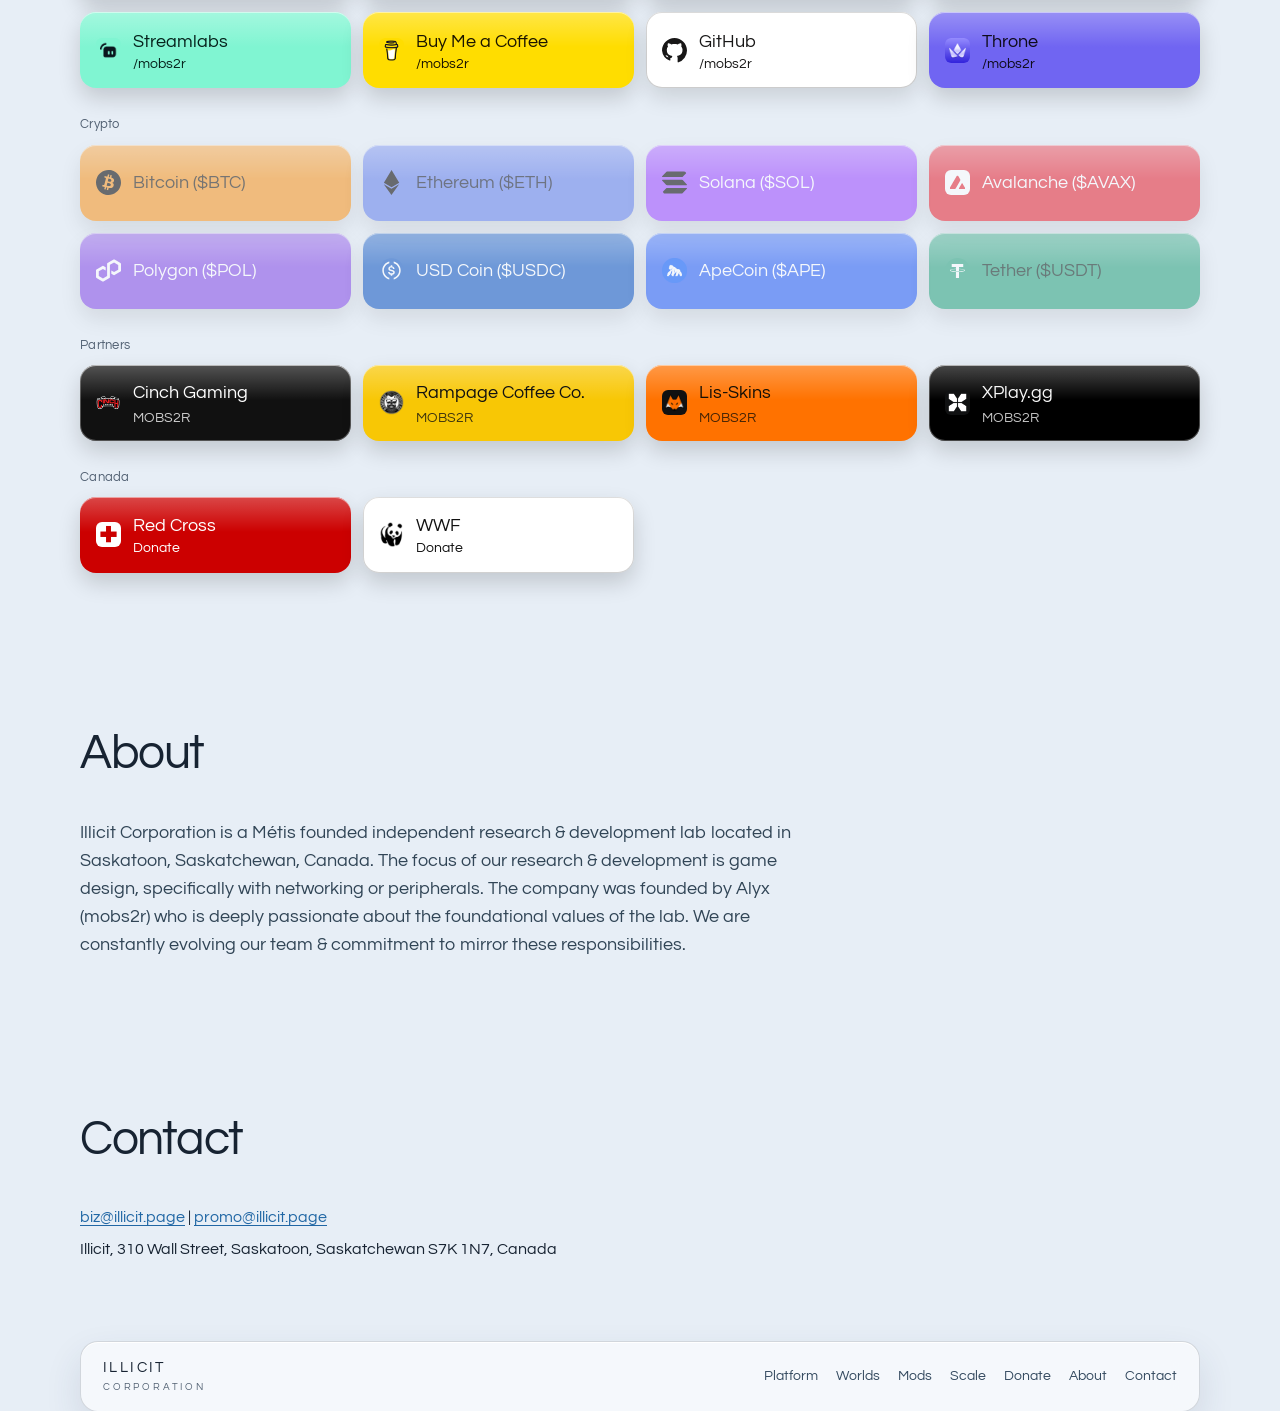
==== commit 775d0bc2: "Expand currency selector with symbols and use lab subtitle" ====
--- a/index.html
+++ b/index.html
@@ -151,11 +151,12 @@
     .about-copy { max-width:46rem; margin:0; color:var(--copy); font-size:18px; line-height:1.55; }
     .stack { display:flex; flex-wrap:wrap; gap:8px; margin:0; padding:0; list-style:none; }
     .stack li { padding:6px 10px; border:1px solid var(--line); border-radius:999px; color:var(--copy); font-size:14px; }
-    .funds-top { display:flex; align-items:flex-end; justify-content:space-between; gap:16px 24px; margin-bottom:22px; }
+    .funds-top { display:grid; grid-template-columns:minmax(260px,340px) minmax(0,1fr); align-items:end; gap:16px 28px; margin-bottom:22px; }
     .funds-top .section-head { margin:0; }
     .funds-top h2 { margin:0; }
-    .currency-switch { display:flex; flex:0 0 auto; padding:3px; border:1px solid var(--line); border-radius:999px; background:#ffffff08; }
-    .currency-switch button { min-width:58px; min-height:38px; border:0; border-radius:999px; background:transparent; color:var(--muted); cursor:pointer; font-size:15px; }
+    .currency-switch { display:grid; grid-template-columns:repeat(6,minmax(0,1fr)); width:100%; gap:3px; padding:4px; border:1px solid var(--line); border-radius:22px; background:#ffffff08; }
+    .currency-switch button { display:flex; align-items:center; justify-content:center; gap:5px; min-width:0; min-height:38px; padding:4px; border:0; border-radius:999px; background:transparent; color:var(--muted); cursor:pointer; font-size:14px; }
+    .currency-symbol { opacity:.8; }
     .currency-switch button[aria-checked="true"] { background:var(--text); color:var(--bg); }
     .funds-board { display:grid; grid-template-columns:minmax(260px,340px) minmax(0,1fr); gap:28px; align-items:start; }
     .cost-chart { position:relative; width:min(100%,340px); margin:0 auto; padding:10px; border:1px solid var(--glass-line); border-radius:50%; background:var(--glass-strong); box-shadow:var(--glass-shadow); }
@@ -293,10 +294,12 @@
       .hero { padding:68px 0 56px; }
       .studio-grid { grid-template-columns:1fr; gap:28px; }
       .funds-board { grid-template-columns:1fr; }
+      .funds-top { grid-template-columns:1fr; }
       .support-grid { grid-template-columns:1fr 1fr; }
       .site-nav { order:3; width:100%; padding-bottom:8px; }
     }
     @media (max-width:620px) {
+      .currency-switch { grid-template-columns:repeat(4,minmax(0,1fr)); }
       .header-inner { min-height:70px; gap:10px; }
       .brand-copy { font-size:13px; }
       .brand-mark { width:33px; height:33px; }
@@ -431,7 +434,7 @@
   <main>
     <section class="hero" id="home"><canvas class="hero-canvas" id="hero-canvas" aria-hidden="true"></canvas><div class="shell">
       <h1>One foundation.<em>Many worlds.</em></h1>
-      <p class="hero-intro">One studio in Saskatoon, building <span class="hero-word-window" aria-hidden="true"><span class="hero-word is-current" id="hero-word">analytics.</span></span><span class="sr-only">analytics, arcade, art, blogging, collecting, commerce, community, creativity, crypto, data, dating, development, discovery, fiat, fitness, gaming, identity, integrations, music, payments, privacy, security, streaming, trust, and worlds.</span></p>
+      <p class="hero-intro">One lab in Saskatoon, building <span class="hero-word-window" aria-hidden="true"><span class="hero-word is-current" id="hero-word">analytics.</span></span><span class="sr-only">analytics, arcade, art, blogging, collecting, commerce, community, creativity, crypto, data, dating, development, discovery, fiat, fitness, gaming, identity, integrations, music, payments, privacy, security, streaming, trust, and worlds.</span></p>
       <div class="actions"><a class="action action-primary" href="#worlds">Explore <span aria-hidden="true">↓</span></a><a class="action" href="https://illicit.up.railway.app/support/distribution" target="_blank" rel="noopener noreferrer">Build <span aria-hidden="true">↗</span></a></div>
     </div></section>
     <section class="section shell" id="platform" aria-labelledby="platform-title">
@@ -470,10 +473,18 @@
           <h2 id="funds-title">Scale</h2>
         </header>
         <div class="currency-switch" role="radiogroup" aria-label="Currency">
-          <button type="button" role="radio" data-currency="USD" aria-checked="true">USD</button>
-          <button type="button" role="radio" data-currency="CAD" aria-checked="false">CAD</button>
-          <button type="button" role="radio" data-currency="EUR" aria-checked="false">EUR</button>
-          <button type="button" role="radio" data-currency="GBP" aria-checked="false">GBP</button>
+          <button type="button" role="radio" data-currency="USD" aria-label="USD — US dollar" aria-checked="true">USD <span class="currency-symbol" aria-hidden="true">$</span></button>
+          <button type="button" role="radio" data-currency="CAD" aria-label="CAD — Canadian dollar" aria-checked="false">CAD <span class="currency-symbol" aria-hidden="true">$</span></button>
+          <button type="button" role="radio" data-currency="EUR" aria-label="EUR — Euro" aria-checked="false">EUR <span class="currency-symbol" aria-hidden="true">€</span></button>
+          <button type="button" role="radio" data-currency="GBP" aria-label="GBP — British pound" aria-checked="false">GBP <span class="currency-symbol" aria-hidden="true">£</span></button>
+          <button type="button" role="radio" data-currency="AUD" aria-label="AUD — Australian dollar" aria-checked="false">AUD <span class="currency-symbol" aria-hidden="true">$</span></button>
+          <button type="button" role="radio" data-currency="NZD" aria-label="NZD — New Zealand dollar" aria-checked="false">NZD <span class="currency-symbol" aria-hidden="true">$</span></button>
+          <button type="button" role="radio" data-currency="JPY" aria-label="JPY — Japanese yen" aria-checked="false">JPY <span class="currency-symbol" aria-hidden="true">¥</span></button>
+          <button type="button" role="radio" data-currency="CHF" aria-label="CHF — Swiss franc" aria-checked="false">CHF <span class="currency-symbol" aria-hidden="true">Fr</span></button>
+          <button type="button" role="radio" data-currency="CNY" aria-label="CNY — Chinese yuan" aria-checked="false">CNY <span class="currency-symbol" aria-hidden="true">¥</span></button>
+          <button type="button" role="radio" data-currency="INR" aria-label="INR — Indian rupee" aria-checked="false">INR <span class="currency-symbol" aria-hidden="true">₹</span></button>
+          <button type="button" role="radio" data-currency="BRL" aria-label="BRL — Brazilian real" aria-checked="false">BRL <span class="currency-symbol" aria-hidden="true">R$</span></button>
+          <button type="button" role="radio" data-currency="KRW" aria-label="KRW — South Korean won" aria-checked="false">KRW <span class="currency-symbol" aria-hidden="true">₩</span></button>
         </div>
       </div>
       <div class="funds-board">
@@ -548,7 +559,7 @@
     </div>
   </footer>
   <script type="module">
-    import { formatMoney } from './assets/scale-pricing.mjs?v=annual-budget-2';
+    import { currencyOptions, formatMoney } from './assets/scale-pricing.mjs?v=major-currencies-3';
     import { groupAnnualCosts } from './assets/scale-groups.mjs?v=1';
     import { mountDonations } from './assets/donations.mjs?v=copy-wallets-2';
     (() => {
@@ -747,7 +758,7 @@
       wordMotion?.addEventListener?.('change', syncWords);
       document.addEventListener('visibilitychange', syncWords);
       const fundsCurrencyKey = 'illicit-funds-currency';
-      const fundCurrencies = ['USD', 'CAD', 'EUR', 'GBP'];
+      const fundCurrencies = currencyOptions.map(option => option.code);
       const chartColors = ['#f1857d', '#88bcf0', '#f1cc86', '#92d7b1', '#d7a4ef', '#f0b27a', '#7fd0d8', '#e7e2d6', '#c9a227', '#a9b6e8'];
       const currencySwitch = document.querySelector('.currency-switch');
       const costList = document.getElementById('cost-list');
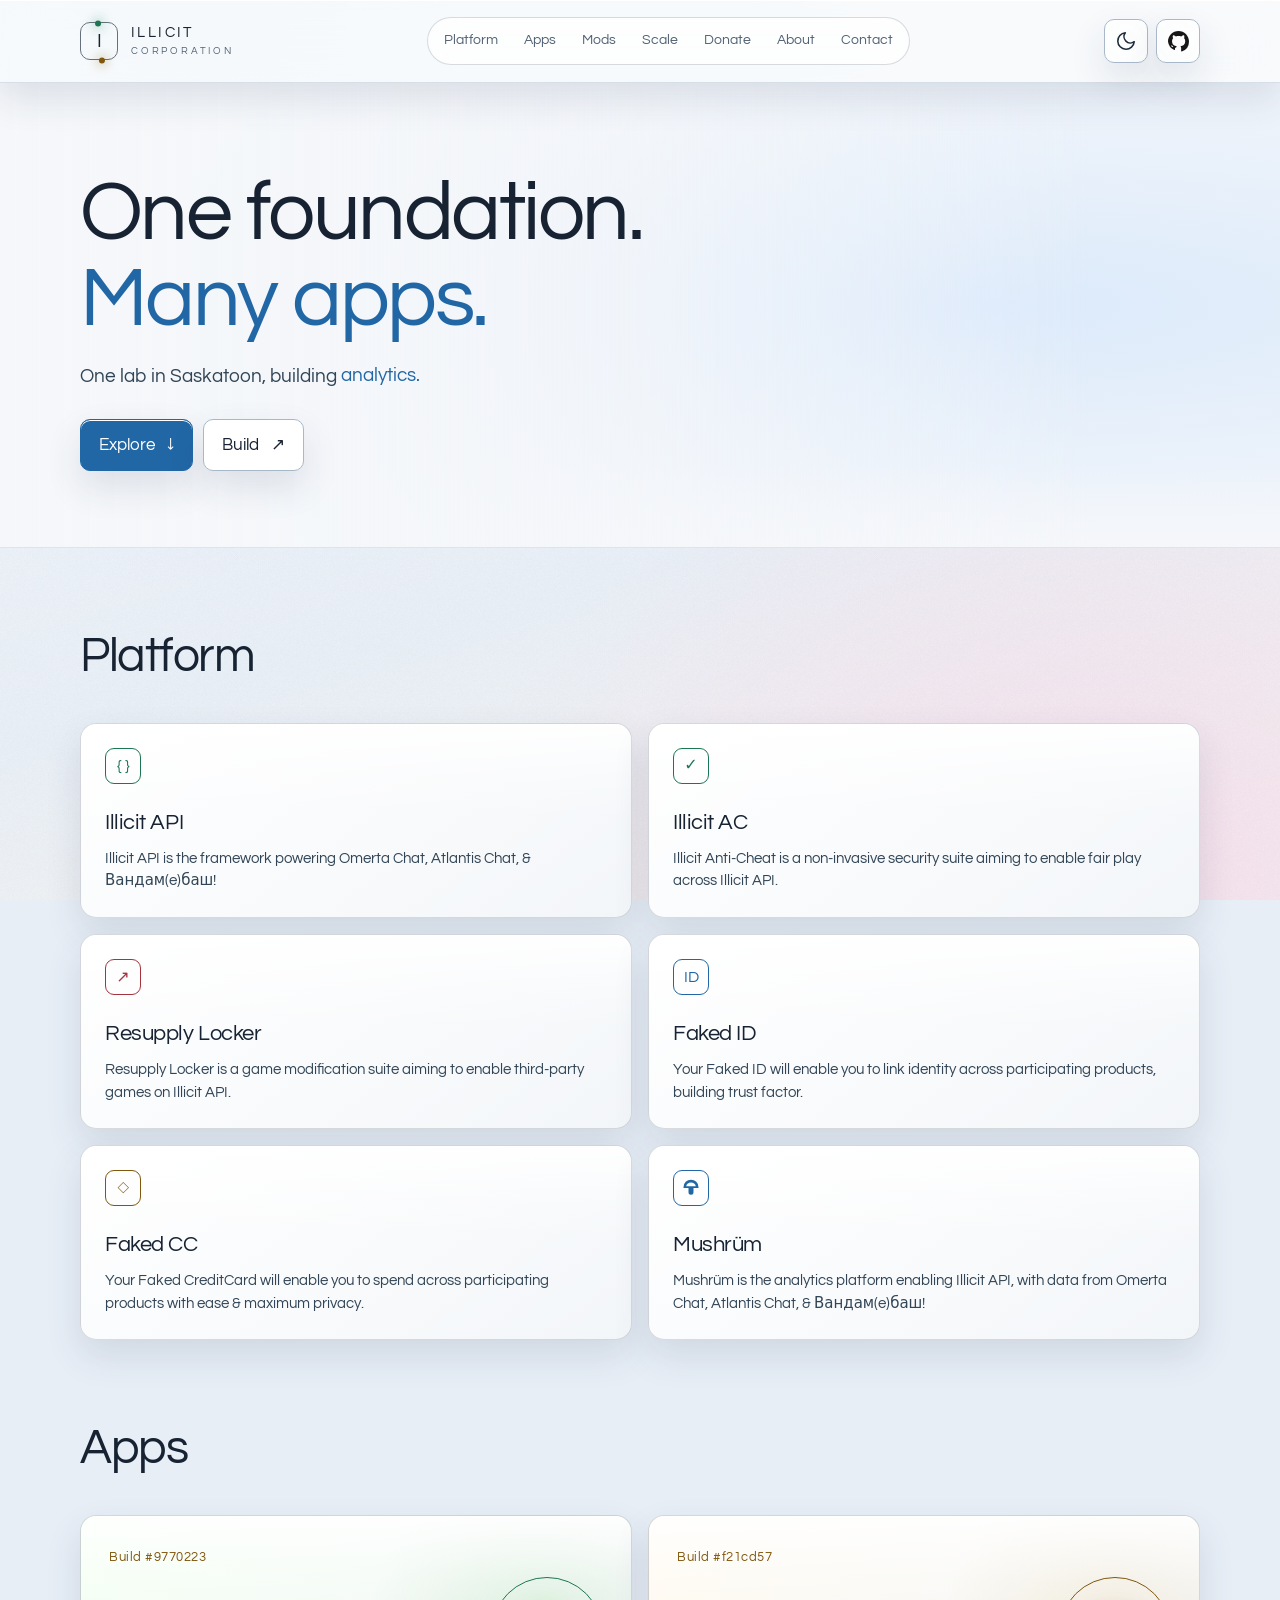
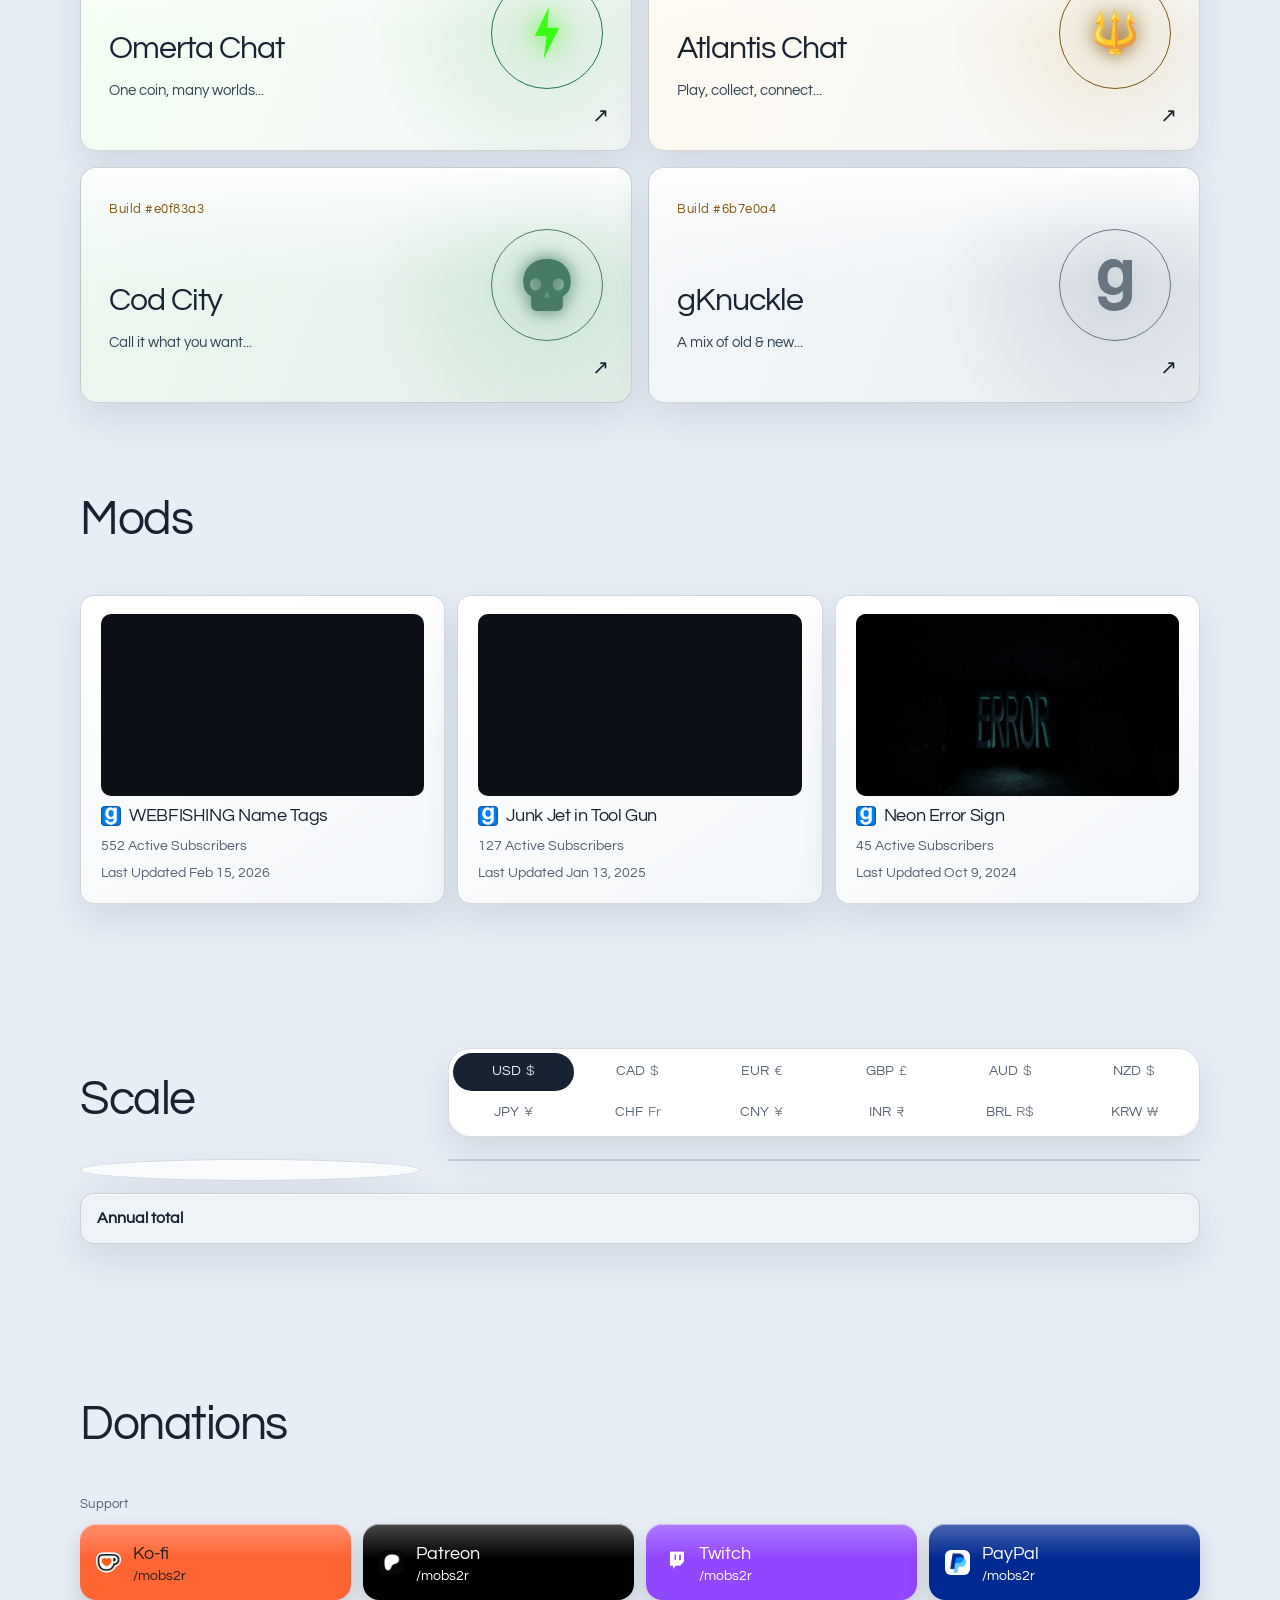
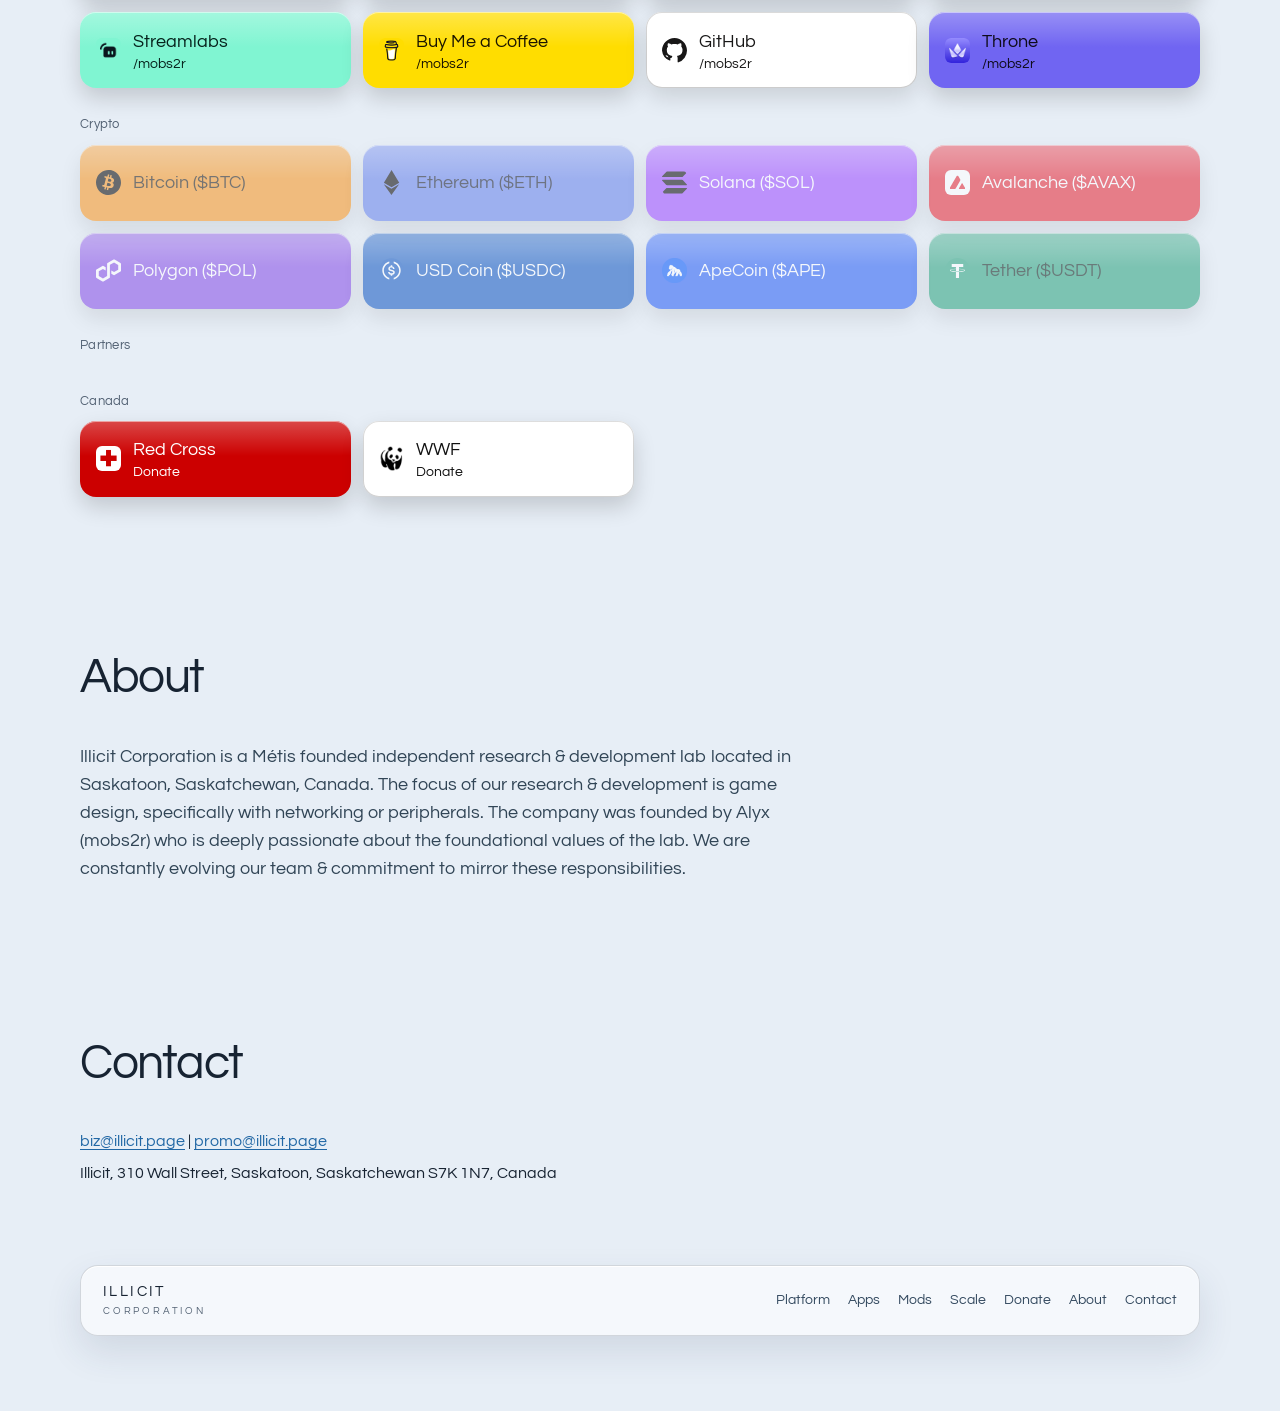
==== commit 4fd78665: "Rename the public Worlds section to Apps" ====
--- a/index.html
+++ b/index.html
@@ -427,13 +427,13 @@
   <header class="site-header">
     <div class="shell header-inner">
       <a class="brand" href="./" aria-label="Illicit Corporation home"><span class="brand-mark" aria-hidden="true">I</span><span class="brand-copy">ILLICIT<small>CORPORATION</small></span></a>
-      <nav class="site-nav" id="site-nav" aria-label="On this page"><span class="nav-indicator" aria-hidden="true"></span><a href="#platform">Platform</a><a href="#worlds">Worlds</a><a href="#mods">Mods</a><a href="#funds">Scale</a><a href="#donate">Donate</a><a href="#about">About</a><a href="#contact">Contact</a></nav>
+      <nav class="site-nav" id="site-nav" aria-label="On this page"><span class="nav-indicator" aria-hidden="true"></span><a href="#platform">Platform</a><a href="#worlds">Apps</a><a href="#mods">Mods</a><a href="#funds">Scale</a><a href="#donate">Donate</a><a href="#about">About</a><a href="#contact">Contact</a></nav>
       <div class="header-tools"><button class="nav-toggle" id="nav-toggle" type="button" aria-expanded="false" aria-controls="site-nav" aria-label="Menu"><span></span></button><button class="theme-toggle" id="theme-toggle" type="button" aria-label="Switch color theme"><svg class="theme-sun" viewBox="0 0 24 24" aria-hidden="true" focusable="false"><circle cx="12" cy="12" r="4"/><path d="M12 2v2m0 16v2M2 12h2m16 0h2M4.93 4.93l1.42 1.42m11.3 11.3 1.42 1.42M4.93 19.07l1.42-1.42m11.3-11.3 1.42-1.42"/></svg><svg class="theme-moon" viewBox="0 0 24 24" aria-hidden="true" focusable="false"><path d="M21 12.79A9 9 0 1 1 11.21 3 7 7 0 0 0 21 12.79Z"/></svg></button><a class="header-link" href="https://github.com/mobs2r" target="_blank" rel="noopener noreferrer" aria-label="GitHub" title="GitHub"><svg viewBox="0 0 16 16" width="18" height="18" aria-hidden="true" focusable="false"><path fill="currentColor" d="M8 0c4.42 0 8 3.58 8 8a8.013 8.013 0 0 1-5.45 7.59c-.4.08-.55-.17-.55-.38 0-.27.01-1.13.01-2.2 0-.75-.25-1.23-.54-1.48 1.78-.2 3.65-.88 3.65-3.95 0-.88-.31-1.59-.82-2.15.08-.2.36-1.02-.08-2.12 0 0-.67-.21-2.2.82-.64-.18-1.32-.27-2-.27-.68 0-1.36.09-2 .27-1.53-1.04-2.2-.82-2.2-.82-.44 1.1-.16 1.92.08 2.12-.51.56-.82 1.27-.82 2.15 0 3.06 1.86 3.75 3.64 3.95-.23.2-.44.55-.51 1.07-.46.21-1.61.55-2.33-.66-.15-.24-.6-.83-1.23-.82-.67.01-.27.38.01.53.19.45.68.71 2.69.94 0 .67.01 1.3.01 1.49 0 .21-.15.45-.55.38A7.995 7.995 0 0 1 0 8c0-4.42 3.58-8 8-8Z"/></svg></a></div>
     </div>
   </header>
   <main>
     <section class="hero" id="home"><canvas class="hero-canvas" id="hero-canvas" aria-hidden="true"></canvas><div class="shell">
-      <h1>One foundation.<em>Many worlds.</em></h1>
+      <h1>One foundation.<em>Many apps.</em></h1>
       <p class="hero-intro">One lab in Saskatoon, building <span class="hero-word-window" aria-hidden="true"><span class="hero-word is-current" id="hero-word">analytics.</span></span><span class="sr-only">analytics, arcade, art, blogging, collecting, commerce, community, creativity, crypto, data, dating, development, discovery, fiat, fitness, gaming, identity, integrations, music, payments, privacy, security, streaming, trust, and worlds.</span></p>
       <div class="actions"><a class="action action-primary" href="#worlds">Explore <span aria-hidden="true">↓</span></a><a class="action" href="https://illicit.up.railway.app/support/distribution" target="_blank" rel="noopener noreferrer">Build <span aria-hidden="true">↗</span></a></div>
     </div></section>
@@ -449,7 +449,7 @@
       </div>
     </section>
     <section class="section worlds shell" id="worlds" aria-labelledby="worlds-title">
-      <header class="section-head"><h2 id="worlds-title">Worlds</h2></header>
+      <header class="section-head"><h2 id="worlds-title">Apps</h2></header>
       <div class="world-grid">
         <a class="world omerta" href="https://omerta.chat/" target="_blank" rel="noopener noreferrer"><span class="label build-label" data-build="omerta">Build #9770223</span><span class="world-sigil" aria-hidden="true"><svg class="world-zap" viewBox="-14.5 0 70 70" focusable="false"><path d="M23 0 4 39h16l-4 31 21-42H21z"/></svg></span><h3>Omerta Chat</h3><p>One coin, many worlds...</p><span class="arrow" aria-hidden="true">↗</span></a>
         <a class="world atlantis" href="https://ill.up.railway.app/" target="_blank" rel="noopener noreferrer"><span class="label build-label" data-build="atlantis">Build #f21cd57</span><span class="world-sigil" aria-hidden="true">🔱︎</span><h3>Atlantis Chat</h3><p>Play, collect, connect...</p><span class="arrow" aria-hidden="true">↗</span></a>
@@ -555,7 +555,7 @@
   <footer class="site-footer">
     <div class="shell illicit-footer">
       <div class="illicit-lockup"><a class="illicit-mark" href="#home">ILLICIT<small>CORPORATION</small></a></div>
-      <nav class="illicit-links" aria-label="Illicit Corporation"><a href="#platform">Platform</a><a href="#worlds">Worlds</a><a href="#mods">Mods</a><a href="#funds">Scale</a><a href="#donate">Donate</a><a href="#about">About</a><a href="#contact">Contact</a></nav>
+      <nav class="illicit-links" aria-label="Illicit Corporation"><a href="#platform">Platform</a><a href="#worlds">Apps</a><a href="#mods">Mods</a><a href="#funds">Scale</a><a href="#donate">Donate</a><a href="#about">About</a><a href="#contact">Contact</a></nav>
     </div>
   </footer>
   <script type="module">
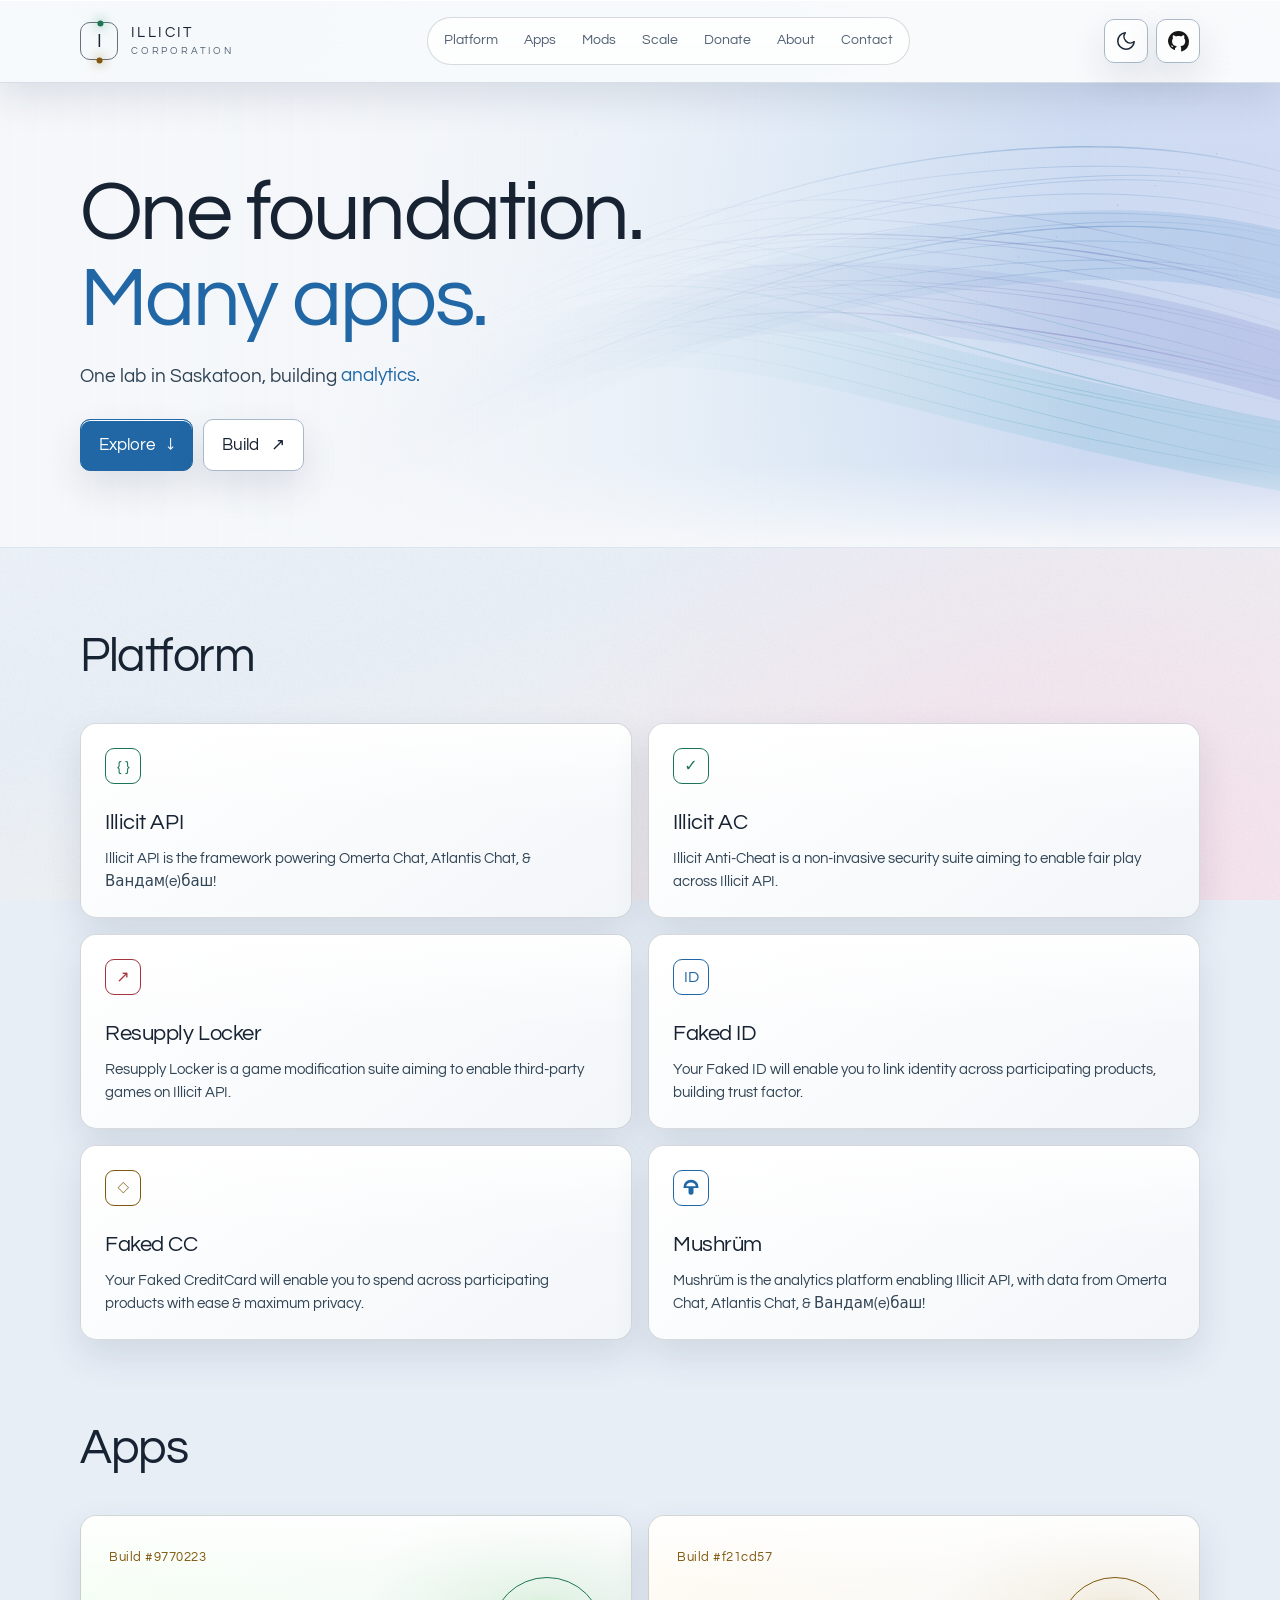
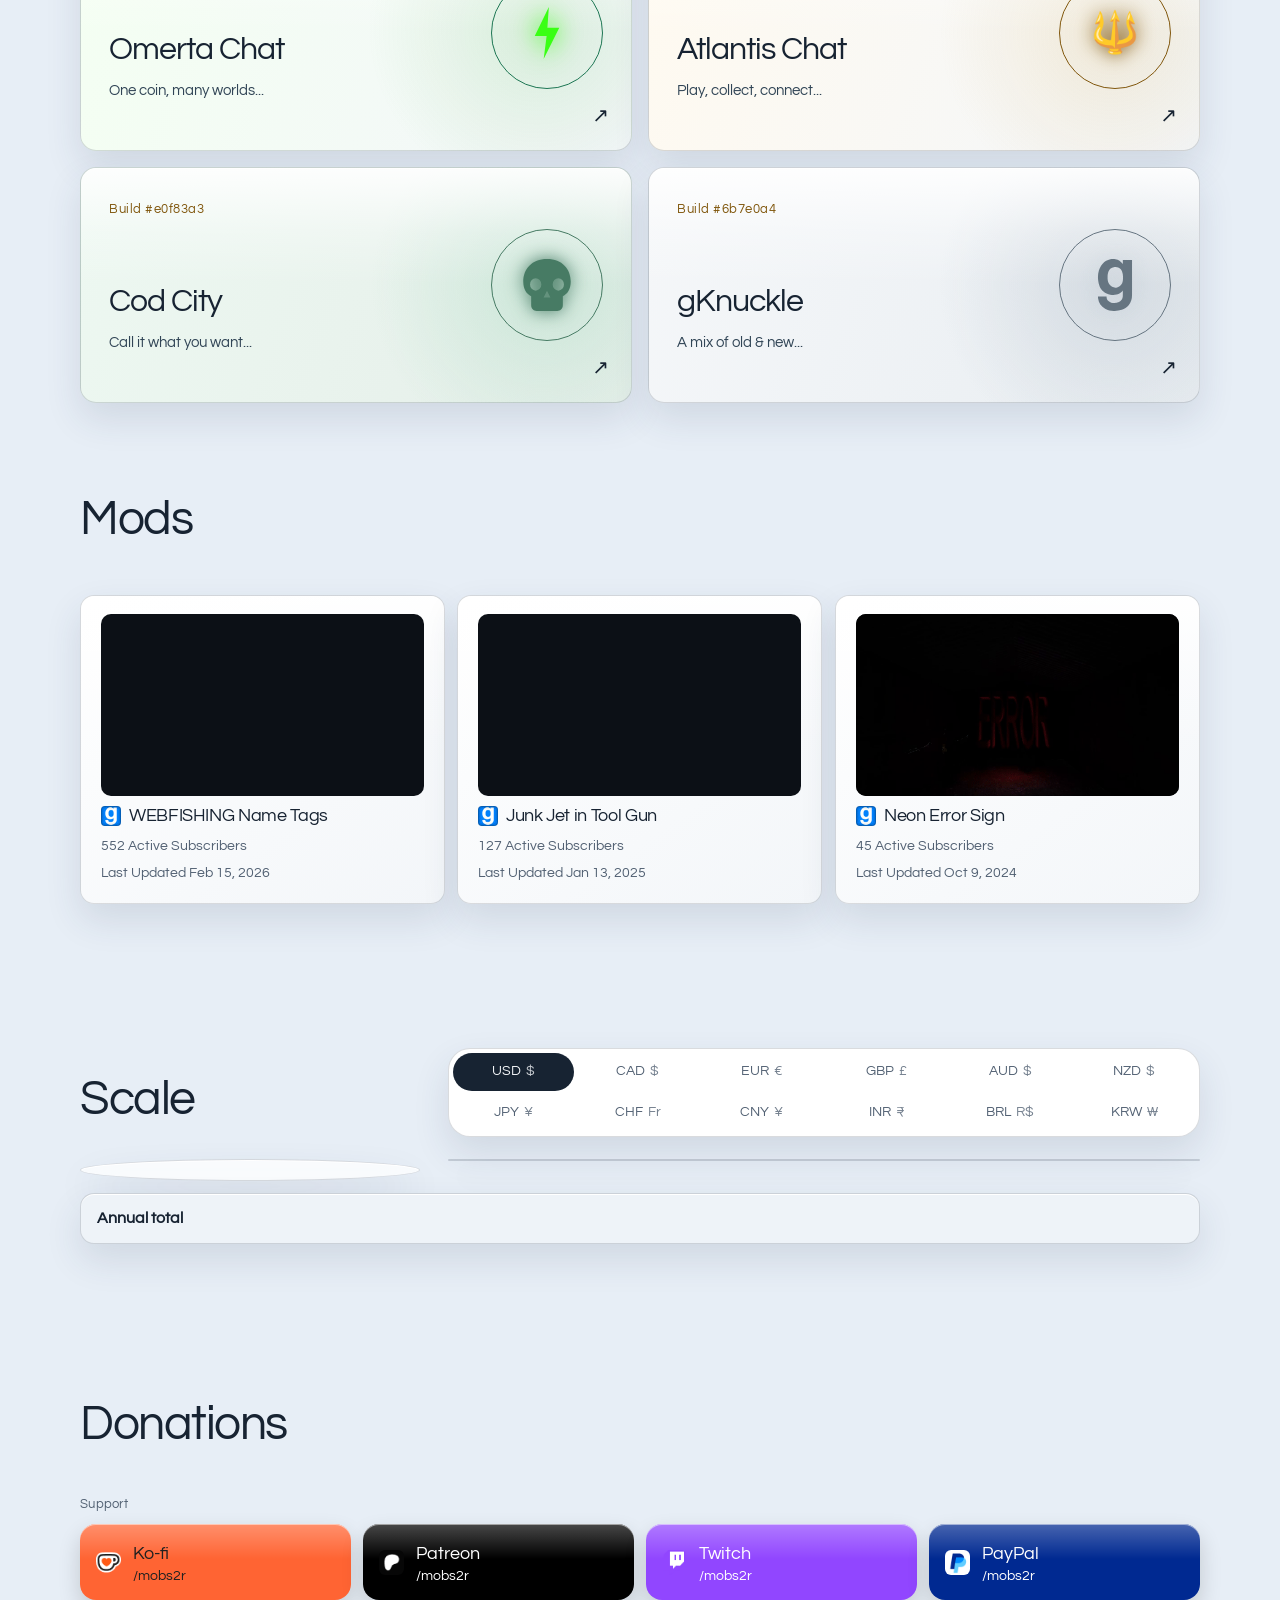
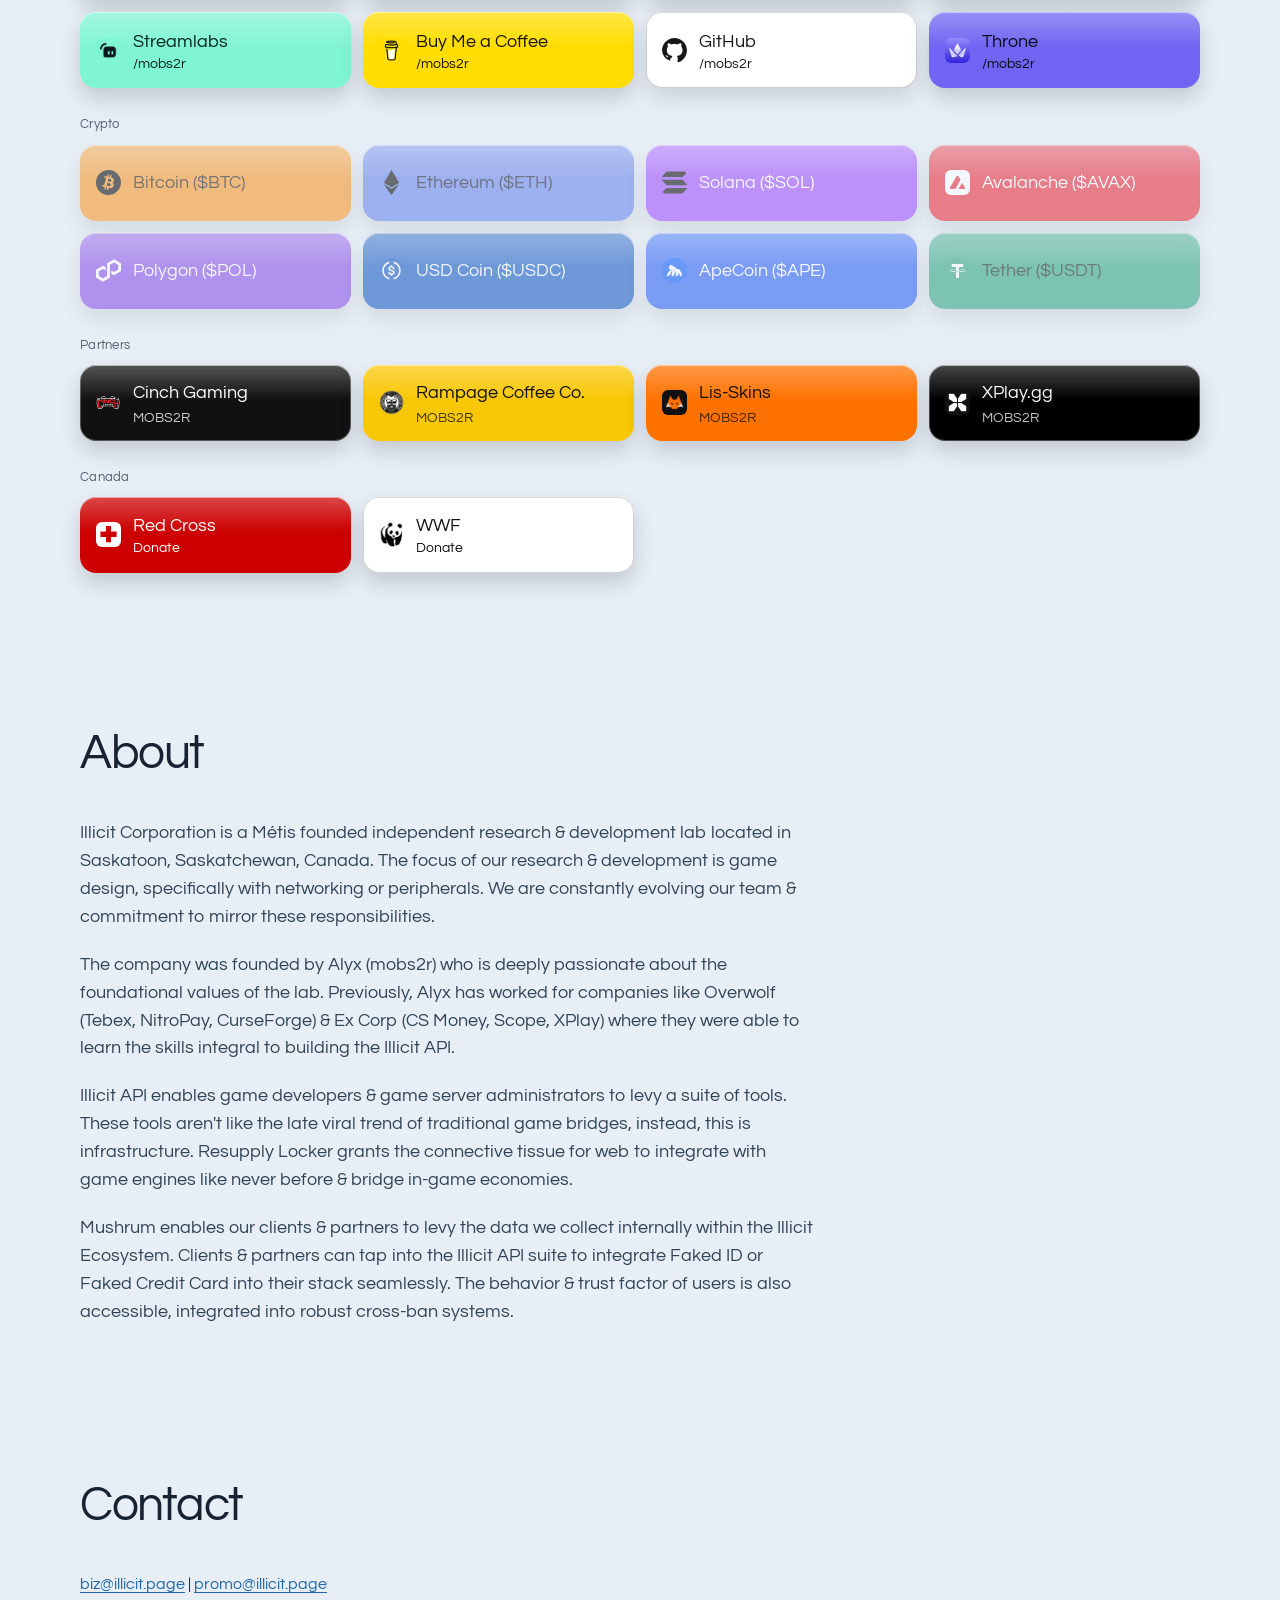
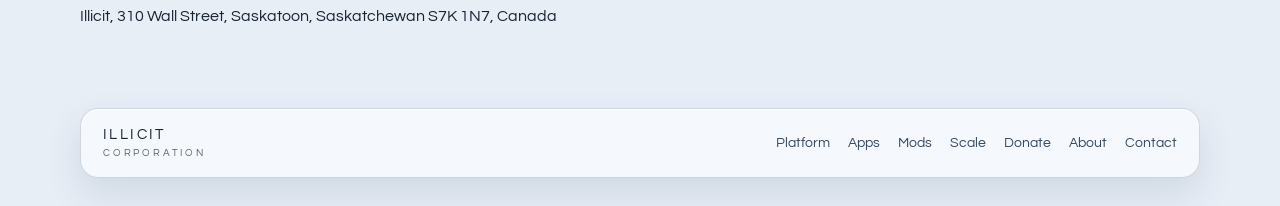
==== commit 8c1143cb: "Update About with the supplied lab and infrastructure copy" ====
--- a/index.html
+++ b/index.html
@@ -149,6 +149,7 @@
     .section-head h2 { margin:0 0 10px; font-size:clamp(32px,4vw,48px); font-weight:400; letter-spacing:-.03em; }
     .lede { margin:0; color:var(--copy); font-size:18px; line-height:1.5; }
     .about-copy { max-width:46rem; margin:0; color:var(--copy); font-size:18px; line-height:1.55; }
+    .about-copy + .about-copy { margin-top:20px; }
     .stack { display:flex; flex-wrap:wrap; gap:8px; margin:0; padding:0; list-style:none; }
     .stack li { padding:6px 10px; border:1px solid var(--line); border-radius:999px; color:var(--copy); font-size:14px; }
     .funds-top { display:grid; grid-template-columns:minmax(260px,340px) minmax(0,1fr); align-items:end; gap:16px 28px; margin-bottom:22px; }
@@ -540,7 +541,10 @@
       <header class="section-head">
         <h2 id="about-title">About</h2>
       </header>
-      <p class="about-copy">Illicit Corporation is a Métis founded independent research &amp; development lab located in Saskatoon, Saskatchewan, Canada. The focus of our research &amp; development is game design, specifically with networking or peripherals. The company was founded by Alyx (mobs2r) who is deeply passionate about the foundational values of the lab. We are constantly evolving our team &amp; commitment to mirror these responsibilities.</p>
+      <p class="about-copy">Illicit Corporation is a Métis founded independent research &amp; development lab located in Saskatoon, Saskatchewan, Canada. The focus of our research &amp; development is game design, specifically with networking or peripherals. We are constantly evolving our team &amp; commitment to mirror these responsibilities.</p>
+      <p class="about-copy">The company was founded by Alyx (mobs2r) who is deeply passionate about the foundational values of the lab. Previously, Alyx has worked for companies like Overwolf (Tebex, NitroPay, CurseForge) &amp; Ex Corp (CS Money, Scope, XPlay) where they were able to learn the skills integral to building the Illicit API.</p>
+      <p class="about-copy">Illicit API enables game developers &amp; game server administrators to levy a suite of tools. These tools aren't like the late viral trend of traditional game bridges, instead, this is infrastructure. Resupply Locker grants the connective tissue for web to integrate with game engines like never before &amp; bridge in-game economies.</p>
+      <p class="about-copy">Mushrum enables our clients &amp; partners to levy the data we collect internally within the Illicit Ecosystem. Clients &amp; partners can tap into the Illicit API suite to integrate Faked ID or Faked Credit Card into their stack seamlessly. The behavior &amp; trust factor of users is also accessible, integrated into robust cross-ban systems.</p>
     </section>
     <section class="section shell" id="contact" aria-labelledby="contact-title">
       <header class="section-head">
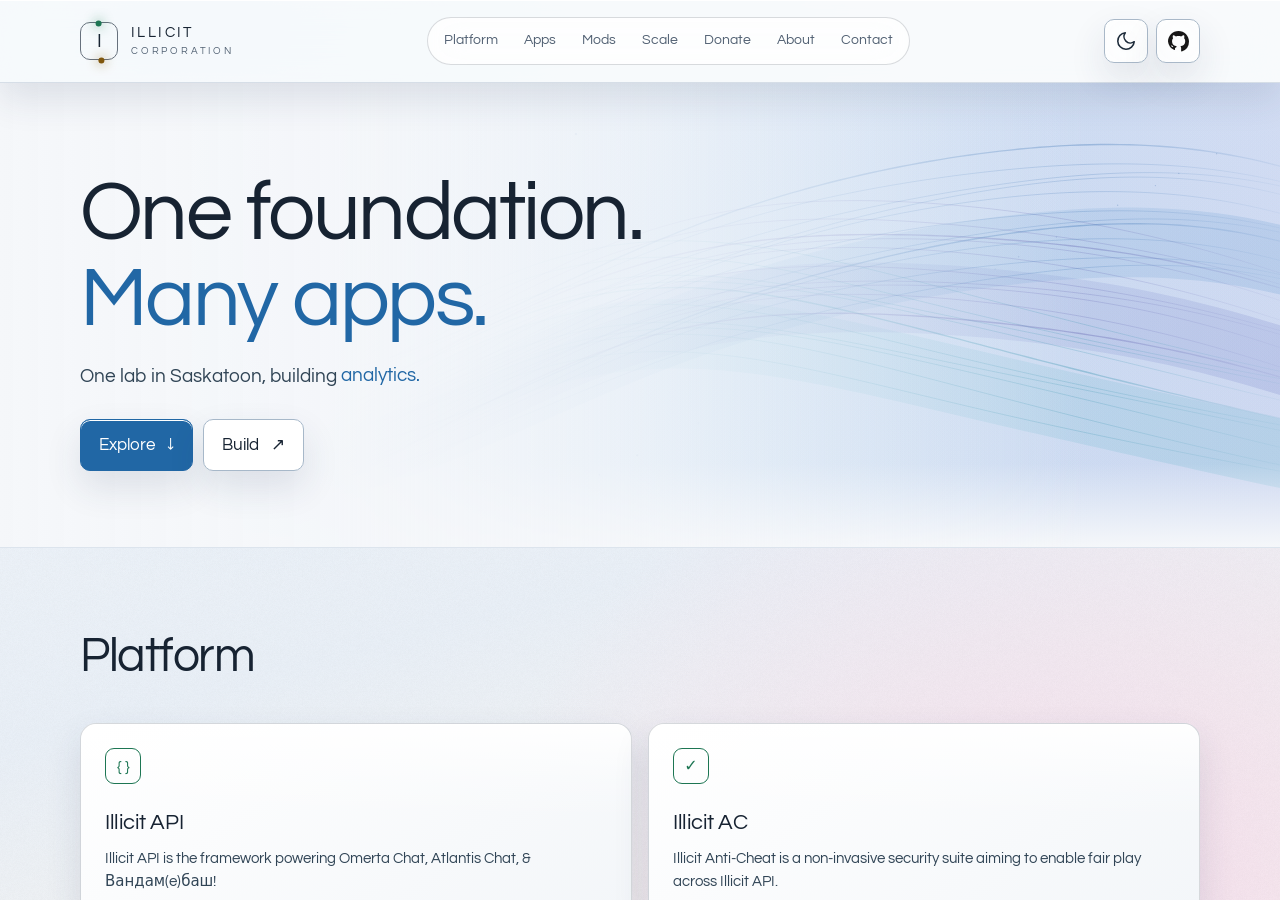
==== commit 014ad6e2: "Show Canadian dollars first in funding" ====
--- a/index.html
+++ b/index.html
@@ -474,8 +474,8 @@
           <h2 id="funds-title">Scale</h2>
         </header>
         <div class="currency-switch" role="radiogroup" aria-label="Currency">
-          <button type="button" role="radio" data-currency="USD" aria-label="USD — US dollar" aria-checked="true">USD <span class="currency-symbol" aria-hidden="true">$</span></button>
-          <button type="button" role="radio" data-currency="CAD" aria-label="CAD — Canadian dollar" aria-checked="false">CAD <span class="currency-symbol" aria-hidden="true">$</span></button>
+          <button type="button" role="radio" data-currency="CAD" aria-label="CAD — Canadian dollar" aria-checked="true">CAD <span class="currency-symbol" aria-hidden="true">$</span></button>
+          <button type="button" role="radio" data-currency="USD" aria-label="USD — US dollar" aria-checked="false">USD <span class="currency-symbol" aria-hidden="true">$</span></button>
           <button type="button" role="radio" data-currency="EUR" aria-label="EUR — Euro" aria-checked="false">EUR <span class="currency-symbol" aria-hidden="true">€</span></button>
           <button type="button" role="radio" data-currency="GBP" aria-label="GBP — British pound" aria-checked="false">GBP <span class="currency-symbol" aria-hidden="true">£</span></button>
           <button type="button" role="radio" data-currency="AUD" aria-label="AUD — Australian dollar" aria-checked="false">AUD <span class="currency-symbol" aria-hidden="true">$</span></button>
@@ -771,7 +771,7 @@
       const costReadout = document.getElementById('cost-readout');
       const costTotal = document.querySelector('#cost-total .cost-amount');
       let fundsData = null;
-      let fundsCurrency = 'USD';
+      let fundsCurrency = 'CAD';
       try {
         const savedCurrency = localStorage.getItem(fundsCurrencyKey);
         if (fundCurrencies.includes(savedCurrency)) fundsCurrency = savedCurrency;
